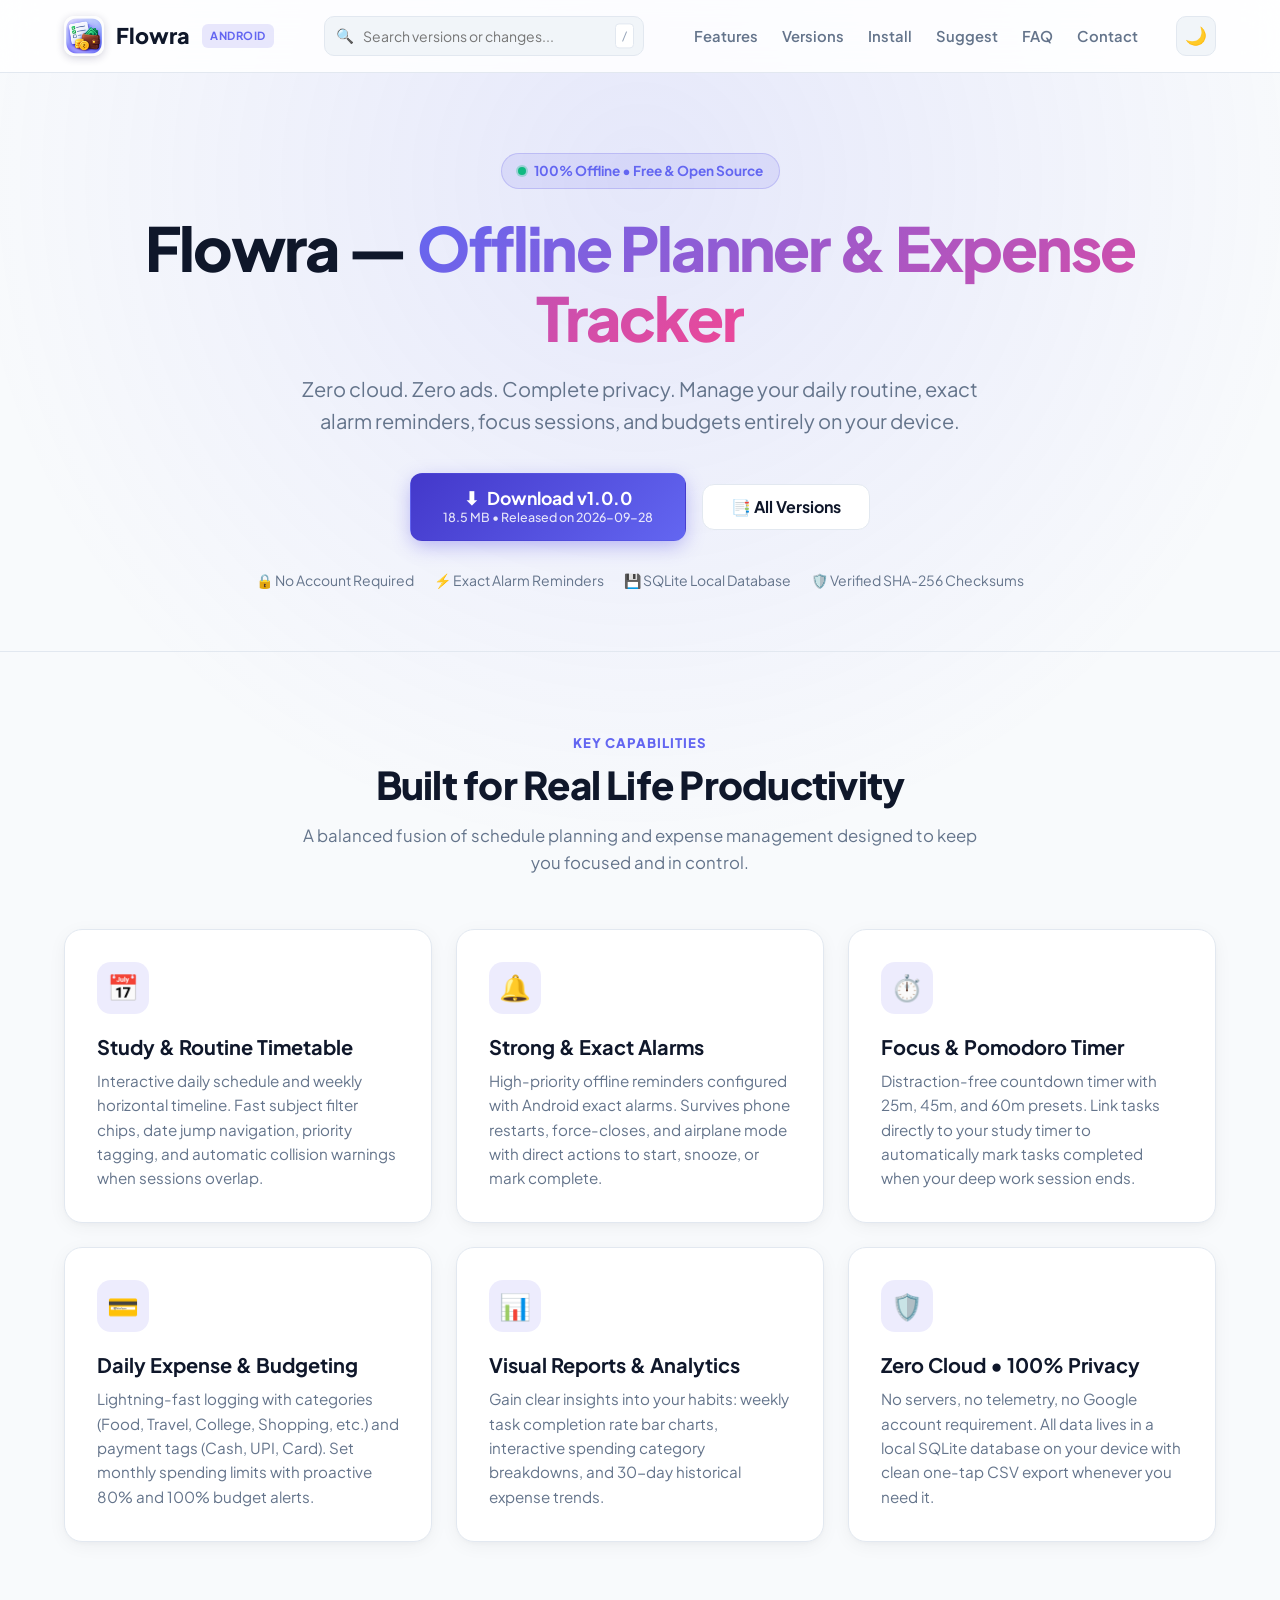
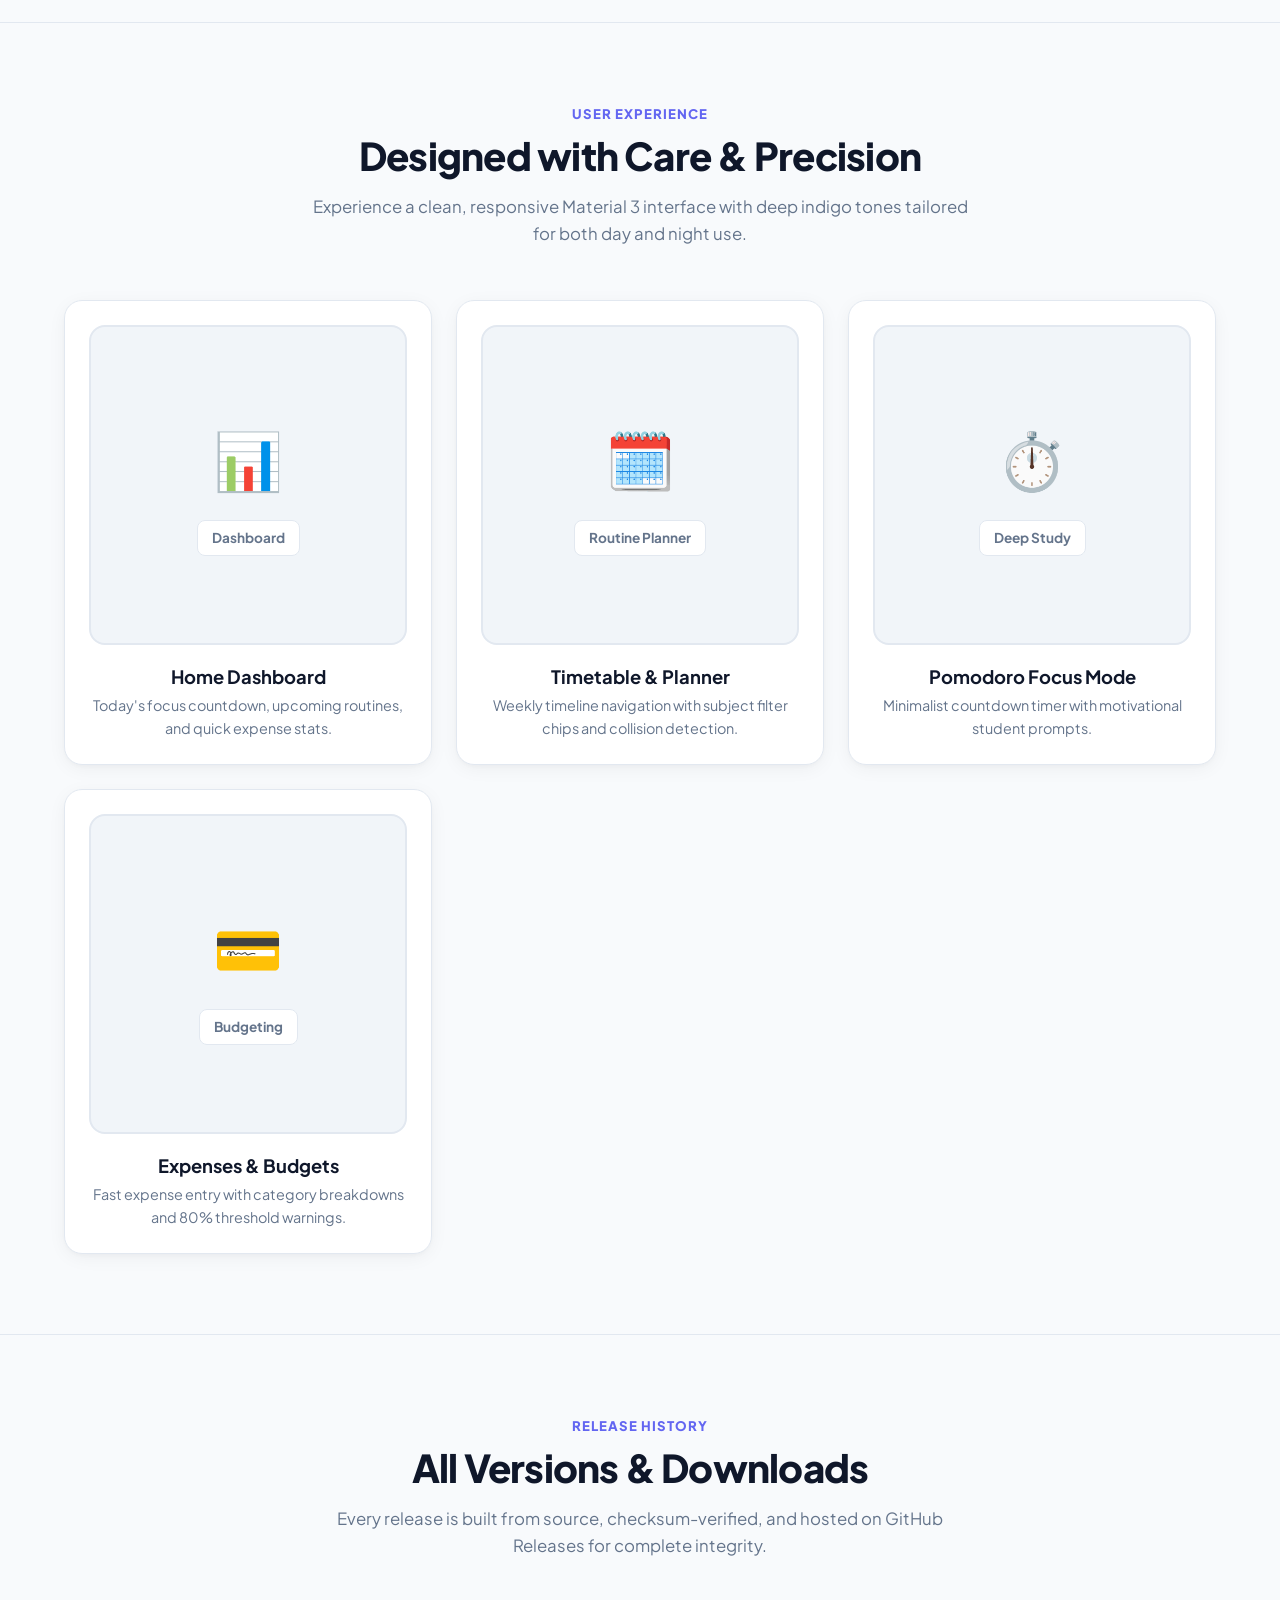
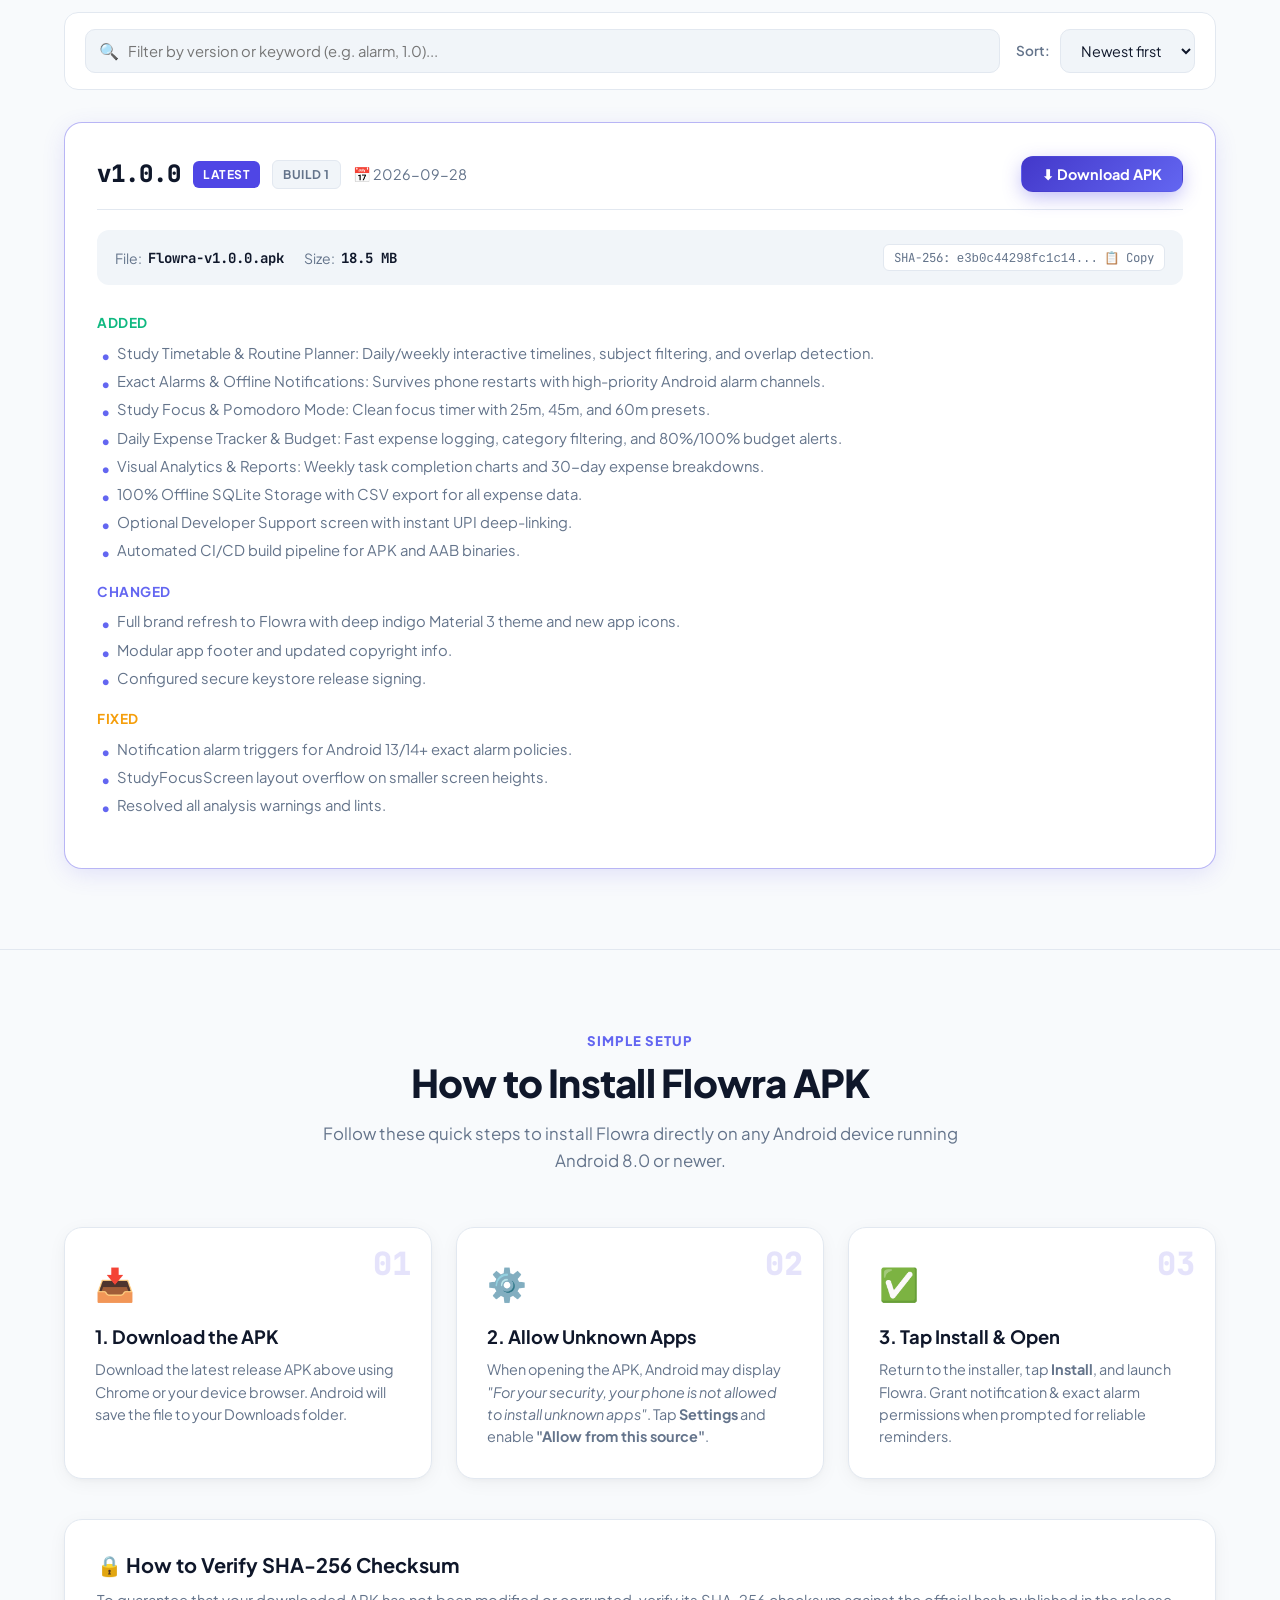
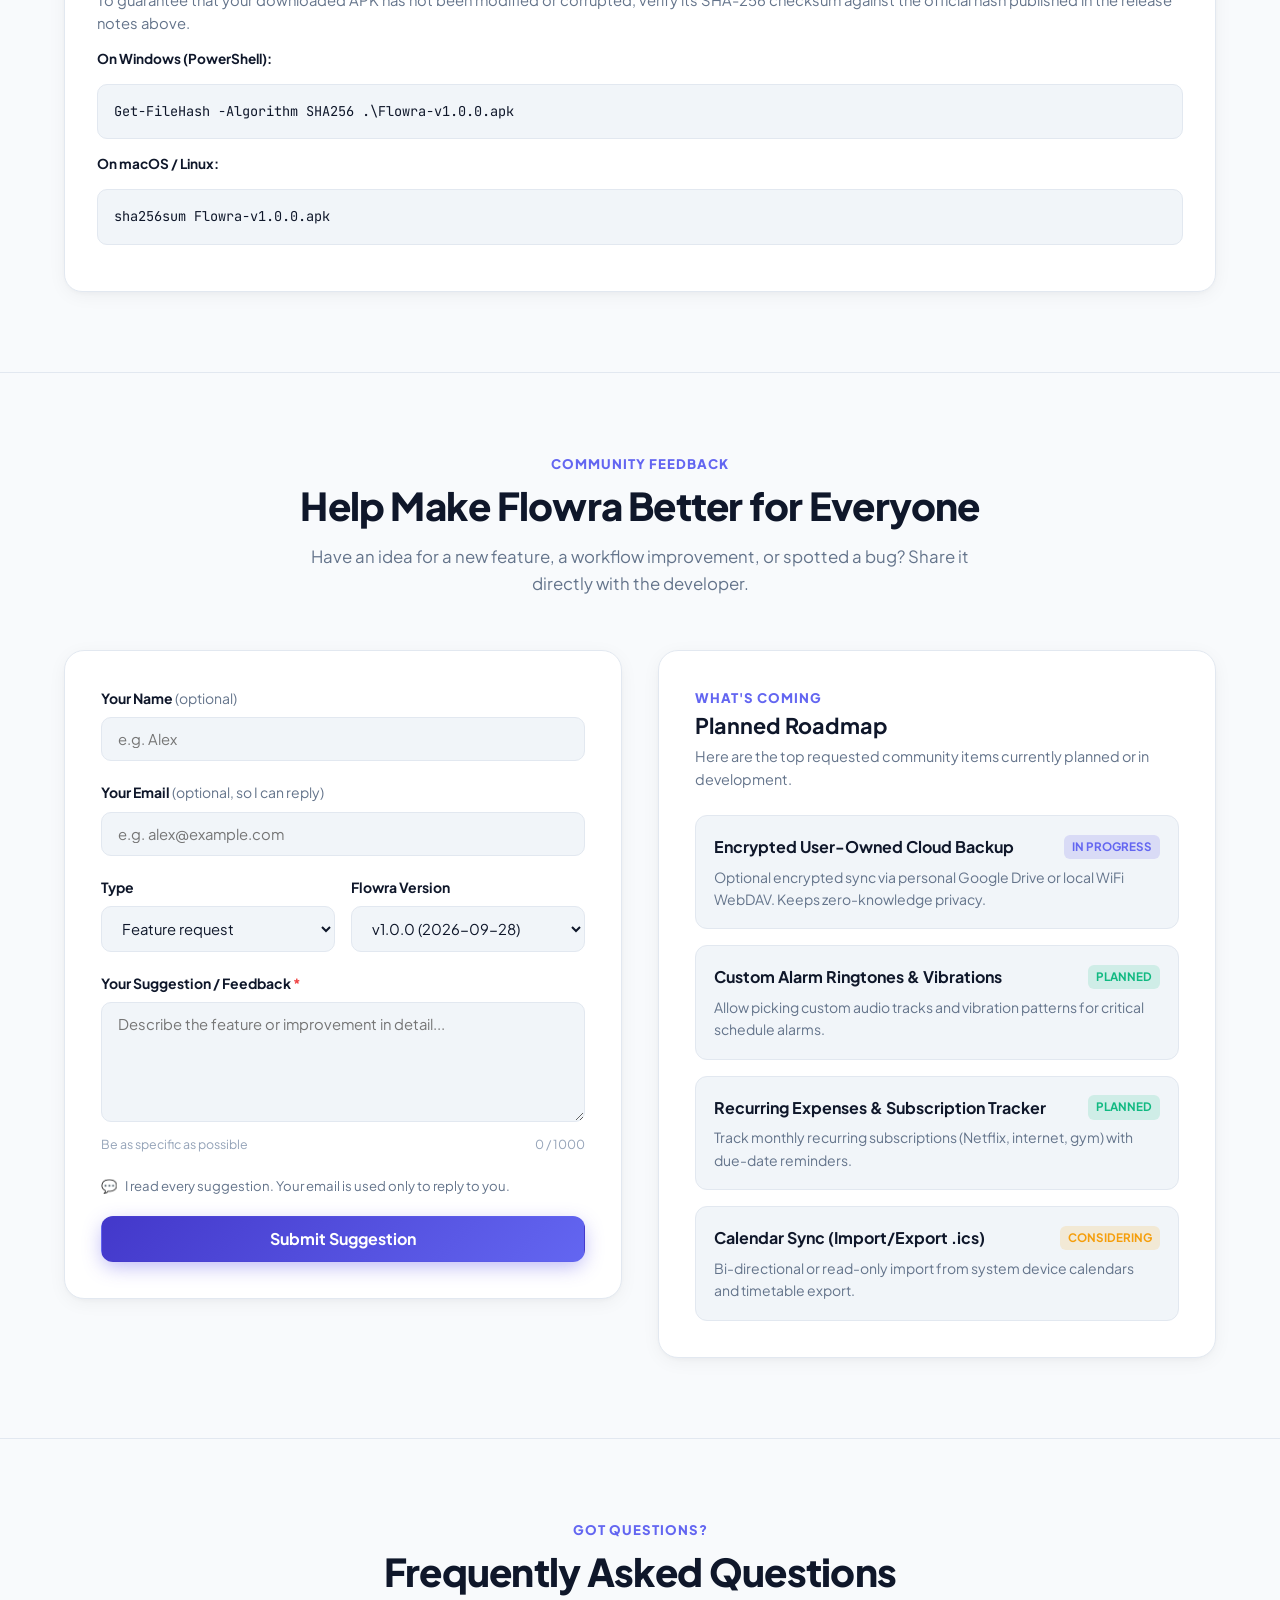
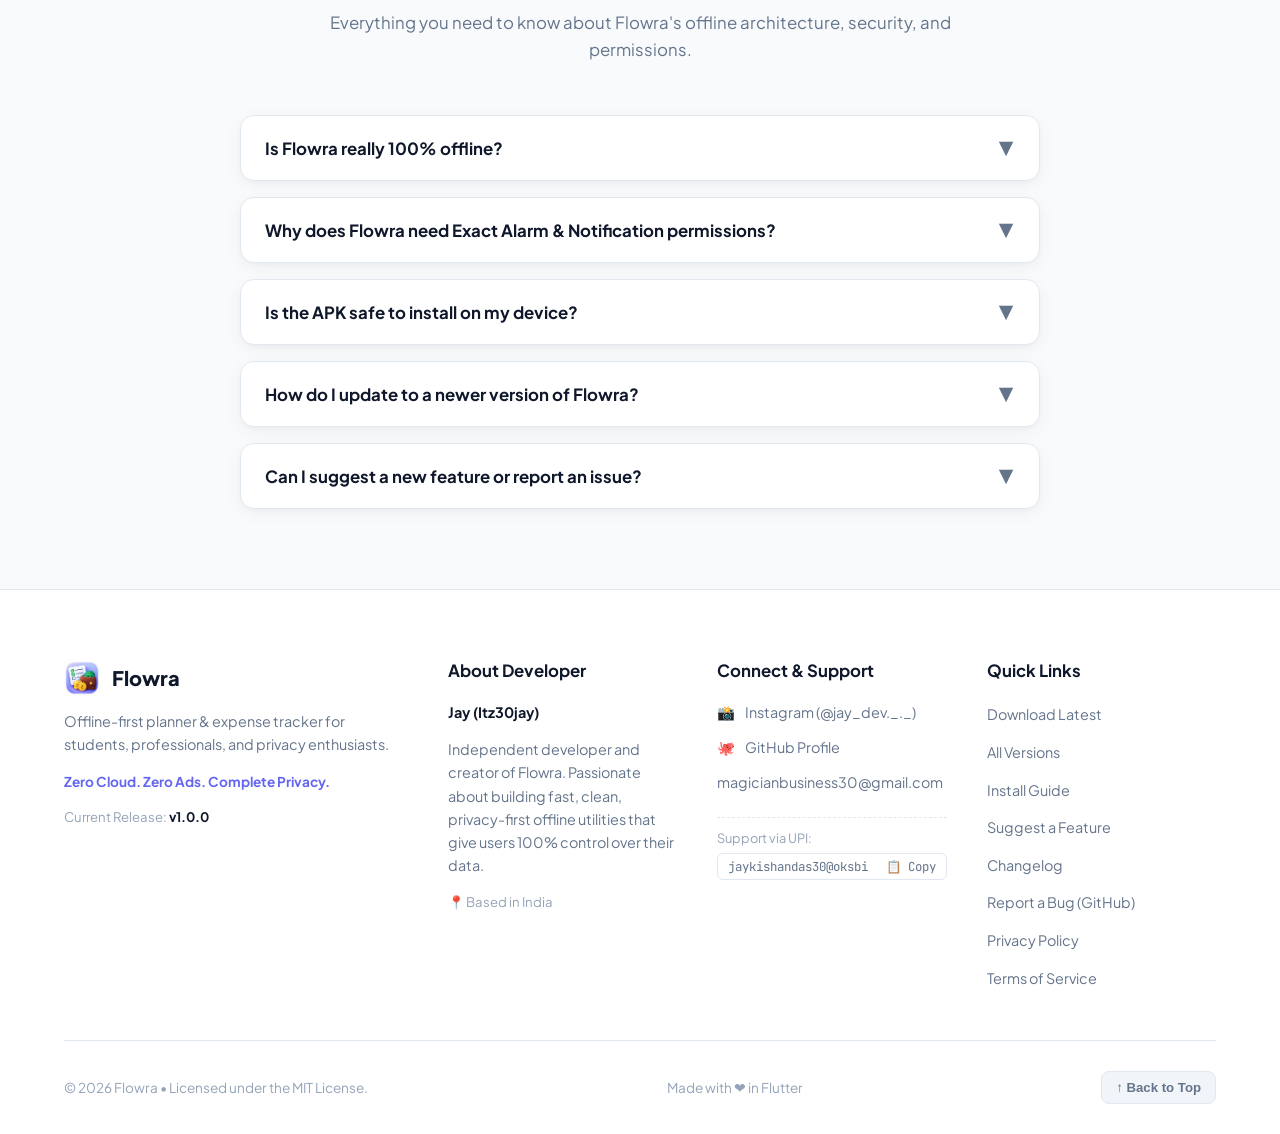
==== website/index.html @ 23fe4d43 "Add website and Pages deploy workflow" ====
<!DOCTYPE html>
<html lang="en" data-theme="dark">

<head>
  <meta charset="UTF-8">
  <meta name="viewport" content="width=device-width, initial-scale=1.0">
  <title>Flowra — Offline Planner & Expense Tracker | Zero Cloud, Zero Ads</title>

  <!-- SEO & Meta Tags -->
  <meta name="description"
    content="Flowra is a 100% offline-first Android planner and expense tracker. Zero cloud, zero ads, complete privacy. Download the latest APK safely.">
  <meta name="keywords"
    content="Flowra, offline planner, expense tracker, student timetable, exact alarm reminder, pomodoro timer, privacy android app, budget tracker">
  <meta name="author" content="Jay (Itz30jay)">
  <link rel="canonical" href="https://itz30jay.github.io/Flowra/">

  <!-- Open Graph / Facebook -->
  <meta property="og:type" content="website">
  <meta property="og:url" content="https://itz30jay.github.io/Flowra/">
  <meta property="og:title" content="Flowra — Offline Planner & Expense Tracker">
  <meta property="og:description"
    content="Zero cloud. Zero ads. Complete privacy. All your tasks, study schedules, and expenses remain 100% on your device.">
  <meta property="og:image" content="assets/icon.png">

  <!-- Twitter Card -->
  <meta name="twitter:card" content="summary">
  <meta name="twitter:title" content="Flowra — Offline Planner & Expense Tracker">
  <meta name="twitter:description"
    content="100% offline planner and expense tracker with strong exact alarms and zero tracking.">
  <meta name="twitter:image" content="assets/icon.png">

  <!-- Favicon -->
  <link rel="icon" type="image/png" href="assets/favicon.png">
  <link rel="apple-touch-icon" href="assets/icon.png">

  <!-- Google Fonts: Plus Jakarta Sans & JetBrains Mono -->
  <link rel="preconnect" href="https://fonts.googleapis.com">
  <link rel="preconnect" href="https://fonts.gstatic.com" crossorigin>
  <link
    href="https://fonts.googleapis.com/css2?family=JetBrains+Mono:wght@400;600;700&family=Plus+Jakarta+Sans:wght@400;500;600;700;800&display=swap"
    rel="stylesheet">

  <!-- Stylesheet -->
  <link rel="stylesheet" href="css/style.css">
</head>

<body>

  <!-- ======================================================================
       HEADER / NAVIGATION
       ====================================================================== -->
  <header class="site-header" id="top">
    <div class="container nav-wrap">
      <a href="#top" class="brand-link" aria-label="Flowra Home">
        <img src="assets/icon.png" alt="Flowra Logo" class="brand-logo">
        <span>Flowra</span>
        <span class="brand-badge">Android</span>
      </a>

      <!-- Global Search -->
      <div class="nav-search" role="search">
        <span class="search-icon">🔍</span>
        <input type="text" id="navSearchInput" placeholder="Search versions or changes..."
          aria-label="Search versions or changes">
        <span class="kbd-hint">/</span>
      </div>

      <!-- Nav Links -->
      <nav>
        <ul class="nav-links" id="navLinks">
          <li><a href="#features">Features</a></li>
          <li><a href="#versions">Versions</a></li>
          <li><a href="#install">Install</a></li>
          <li><a href="#suggest">Suggest</a></li>
          <li><a href="#faq">FAQ</a></li>
          <li><a href="#contact">Contact</a></li>
        </ul>
      </nav>

      <!-- Actions -->
      <div class="nav-actions">
        <button id="themeToggleBtn" class="theme-toggle-btn" aria-label="Toggle Dark/Light Mode" title="Toggle Theme">
          ☀️
        </button>
        <button id="mobileMenuBtn" class="mobile-menu-btn" aria-label="Open mobile menu">
          ☰
        </button>
      </div>
    </div>
  </header>

  <main>
    <!-- ======================================================================
         HERO SECTION
         ====================================================================== -->
    <section class="hero-section">
      <div class="container">
        <div class="hero-pill">
          <span class="pulse-dot"></span>
          <span>100% Offline • Free & Open Source</span>
        </div>

        <h1 class="hero-title">
          Flowra — <span class="gradient-text">Offline Planner & Expense Tracker</span>
        </h1>

        <p class="hero-subtitle">
          Zero cloud. Zero ads. Complete privacy. Manage your daily routine, exact alarm reminders, focus sessions, and
          budgets entirely on your device.
        </p>

        <div class="hero-cta-group">
          <a href="#" id="heroDownloadBtn" class="btn btn-primary btn-hero-download" download>
            <span class="btn-main-label">
              <span>⬇</span>
              <strong id="heroVersionLabel">Download Latest Version</strong>
            </span>
            <span class="btn-sub-label">
              <span id="heroSizeLabel">18.5 MB</span> • <span id="heroDateLabel">Loading release...</span>
            </span>
          </a>
          <a href="#versions" class="btn btn-outline">
            <span>📑 All Versions</span>
          </a>
        </div>

        <div class="hero-meta-badges">
          <span>🔒 No Account Required</span>
          <span>⚡ Exact Alarm Reminders</span>
          <span>💾 SQLite Local Database</span>
          <span>🛡️ Verified SHA-256 Checksums</span>
        </div>
      </div>
    </section>

    <!-- ======================================================================
         FEATURES SECTION
         ====================================================================== -->
    <section class="section" id="features">
      <div class="container">
        <div class="section-header">
          <span class="section-tag">Key Capabilities</span>
          <h2 class="section-title">Built for Real Life Productivity</h2>
          <p class="section-subtitle">A balanced fusion of schedule planning and expense management designed to keep you
            focused and in control.</p>
        </div>

        <div class="features-grid">
          <!-- Feature 1 -->
          <div class="feature-card">
            <div class="feature-icon-wrap">📅</div>
            <h3 class="feature-title">Study & Routine Timetable</h3>
            <p class="feature-desc">
              Interactive daily schedule and weekly horizontal timeline. Fast subject filter chips, date jump
              navigation, priority tagging, and automatic collision warnings when sessions overlap.
            </p>
          </div>

          <!-- Feature 2 -->
          <div class="feature-card">
            <div class="feature-icon-wrap">🔔</div>
            <h3 class="feature-title">Strong & Exact Alarms</h3>
            <p class="feature-desc">
              High-priority offline reminders configured with Android exact alarms. Survives phone restarts,
              force-closes, and airplane mode with direct actions to start, snooze, or mark complete.
            </p>
          </div>

          <!-- Feature 3 -->
          <div class="feature-card">
            <div class="feature-icon-wrap">⏱️</div>
            <h3 class="feature-title">Focus & Pomodoro Timer</h3>
            <p class="feature-desc">
              Distraction-free countdown timer with 25m, 45m, and 60m presets. Link tasks directly to your study timer
              to automatically mark tasks completed when your deep work session ends.
            </p>
          </div>

          <!-- Feature 4 -->
          <div class="feature-card">
            <div class="feature-icon-wrap">💳</div>
            <h3 class="feature-title">Daily Expense & Budgeting</h3>
            <p class="feature-desc">
              Lightning-fast logging with categories (Food, Travel, College, Shopping, etc.) and payment tags (Cash,
              UPI, Card). Set monthly spending limits with proactive 80% and 100% budget alerts.
            </p>
          </div>

          <!-- Feature 5 -->
          <div class="feature-card">
            <div class="feature-icon-wrap">📊</div>
            <h3 class="feature-title">Visual Reports & Analytics</h3>
            <p class="feature-desc">
              Gain clear insights into your habits: weekly task completion rate bar charts, interactive spending
              category breakdowns, and 30-day historical expense trends.
            </p>
          </div>

          <!-- Feature 6 -->
          <div class="feature-card">
            <div class="feature-icon-wrap">🛡️</div>
            <h3 class="feature-title">Zero Cloud • 100% Privacy</h3>
            <p class="feature-desc">
              No servers, no telemetry, no Google account requirement. All data lives in a local SQLite database on your
              device with clean one-tap CSV export whenever you need it.
            </p>
          </div>
        </div>
      </div>
    </section>

    <!-- ======================================================================
         APP SHOWCASE / SCREENSHOTS SECTION
         ====================================================================== -->
    <section class="section" id="screenshots">
      <div class="container">
        <div class="section-header">
          <span class="section-tag">User Experience</span>
          <h2 class="section-title">Designed with Care & Precision</h2>
          <p class="section-subtitle">Experience a clean, responsive Material 3 interface with deep indigo tones
            tailored for both day and night use.</p>
        </div>

        <div class="showcase-container">
          <div class="showcase-item">
            <div class="mockup-frame">
              <div class="screen-icon">📊</div>
              <span class="screen-tag">Dashboard</span>
            </div>
            <h4>Home Dashboard</h4>
            <p>Today's focus countdown, upcoming routines, and quick expense stats.</p>
          </div>

          <div class="showcase-item">
            <div class="mockup-frame">
              <div class="screen-icon">🗓️</div>
              <span class="screen-tag">Routine Planner</span>
            </div>
            <h4>Timetable & Planner</h4>
            <p>Weekly timeline navigation with subject filter chips and collision detection.</p>
          </div>

          <div class="showcase-item">
            <div class="mockup-frame">
              <div class="screen-icon">⏱️</div>
              <span class="screen-tag">Deep Study</span>
            </div>
            <h4>Pomodoro Focus Mode</h4>
            <p>Minimalist countdown timer with motivational student prompts.</p>
          </div>

          <div class="showcase-item">
            <div class="mockup-frame">
              <div class="screen-icon">💳</div>
              <span class="screen-tag">Budgeting</span>
            </div>
            <h4>Expenses & Budgets</h4>
            <p>Fast expense entry with category breakdowns and 80% threshold warnings.</p>
          </div>
        </div>
      </div>
    </section>

    <!-- ======================================================================
         ALL VERSIONS & RELEASES TIMELINE
         ====================================================================== -->
    <section class="section" id="versions">
      <div class="container">
        <div class="section-header">
          <span class="section-tag">Release History</span>
          <h2 class="section-title">All Versions & Downloads</h2>
          <p class="section-subtitle">Every release is built from source, checksum-verified, and hosted on GitHub
            Releases for complete integrity.</p>
        </div>

        <!-- Filter & Search Toolbar -->
        <div class="versions-controls">
          <div class="version-search-wrap">
            <span class="search-icon">🔍</span>
            <input type="text" id="versionSearchInput" placeholder="Filter by version or keyword (e.g. alarm, 1.0)..."
              aria-label="Filter versions">
          </div>
          <div class="version-sort-wrap">
            <label for="versionSortSelect"
              style="font-size: 0.85rem; color: var(--text-muted); font-weight: 600;">Sort:</label>
            <select id="versionSortSelect" aria-label="Sort releases">
              <option value="newest">Newest first</option>
              <option value="oldest">Oldest first</option>
            </select>
          </div>
        </div>

        <!-- Dynamic Timeline (Populated from releases.json) -->
        <div class="versions-timeline" id="versionsTimeline">
          <!-- Populated by main.js -->
          <div style="text-align: center; padding: 40px;">
            <p style="color: var(--text-muted);">Loading releases from releases.json...</p>
          </div>
        </div>
      </div>
    </section>

    <!-- ======================================================================
         INSTALL GUIDE & CHECKSUM VERIFICATION
         ====================================================================== -->
    <section class="section" id="install">
      <div class="container">
        <div class="section-header">
          <span class="section-tag">Simple Setup</span>
          <h2 class="section-title">How to Install Flowra APK</h2>
          <p class="section-subtitle">Follow these quick steps to install Flowra directly on any Android device running
            Android 8.0 or newer.</p>
        </div>

        <div class="install-steps">
          <div class="step-card">
            <div class="step-number">01</div>
            <div class="step-icon">📥</div>
            <h4>1. Download the APK</h4>
            <p>Download the latest release APK above using Chrome or your device browser. Android will save the file to
              your Downloads folder.</p>
          </div>

          <div class="step-card">
            <div class="step-number">02</div>
            <div class="step-icon">⚙️</div>
            <h4>2. Allow Unknown Apps</h4>
            <p>When opening the APK, Android may display <em>"For your security, your phone is not allowed to install
                unknown apps"</em>. Tap <strong>Settings</strong> and enable <strong>"Allow from this source"</strong>.
            </p>
          </div>

          <div class="step-card">
            <div class="step-number">03</div>
            <div class="step-icon">✅</div>
            <h4>3. Tap Install & Open</h4>
            <p>Return to the installer, tap <strong>Install</strong>, and launch Flowra. Grant notification & exact
              alarm permissions when prompted for reliable reminders.</p>
          </div>
        </div>

        <!-- SHA-256 Verification Guide -->
        <div class="integrity-box">
          <h4>🔒 How to Verify SHA-256 Checksum</h4>
          <p style="color: var(--text-muted); font-size: 0.925rem; margin-bottom: 12px;">
            To guarantee that your downloaded APK has not been modified or corrupted, verify its SHA-256 checksum
            against the official hash published in the release notes above.
          </p>

          <p style="font-size: 0.85rem; font-weight: 700; color: var(--text-main);">On Windows (PowerShell):</p>
          <div class="code-snippet">
            Get-FileHash -Algorithm SHA256 .\Flowra-v1.0.0.apk
          </div>

          <p style="font-size: 0.85rem; font-weight: 700; color: var(--text-main); margin-top: 10px;">On macOS / Linux:
          </p>
          <div class="code-snippet">
            sha256sum Flowra-v1.0.0.apk
          </div>
        </div>
      </div>
    </section>

    <!-- ======================================================================
         SUGGESTIONS / FEATURE REQUEST SECTION
         ====================================================================== -->
    <section class="section" id="suggest">
      <div class="container">
        <div class="section-header">
          <span class="section-tag">Community Feedback</span>
          <h2 class="section-title">Help Make Flowra Better for Everyone</h2>
          <p class="section-subtitle">Have an idea for a new feature, a workflow improvement, or spotted a bug? Share it
            directly with the developer.</p>
        </div>

        <div class="suggestion-layout">
          <!-- Suggestion Form -->
          <div class="suggestion-form-card">
            <form id="suggestionForm" novalidate>
              <!-- Anti-Spam Honeypot Field -->
              <input type="text" name="hp_website_url" id="hp_website_url" style="display:none !important;"
                tabindex="-1" autocomplete="off">

              <!-- Name -->
              <div class="form-group">
                <label for="suggestName">Your Name <span
                    style="font-weight: 400; color: var(--text-muted);">(optional)</span></label>
                <input type="text" id="suggestName" placeholder="e.g. Alex" autocomplete="name">
              </div>

              <!-- Email -->
              <div class="form-group">
                <label for="suggestEmail">Your Email <span
                    style="font-weight: 400; color: var(--text-muted);">(optional, so I can reply)</span></label>
                <input type="email" id="suggestEmail" placeholder="e.g. alex@example.com" autocomplete="email">
              </div>

              <!-- Type & Version Row -->
              <div style="display: grid; grid-template-columns: 1fr 1fr; gap: 16px;">
                <div class="form-group">
                  <label for="suggestType">Type</label>
                  <select id="suggestType">
                    <option value="Feature request">Feature request</option>
                    <option value="Improvement">Improvement</option>
                    <option value="Bug report">Bug report</option>
                    <option value="Other">Other feedback</option>
                  </select>
                </div>

                <div class="form-group">
                  <label for="suggestVersion">Flowra Version</label>
                  <select id="suggestVersion">
                    <option value="Not installed yet">Not installed yet</option>
                  </select>
                </div>
              </div>

              <!-- Message -->
              <div class="form-group">
                <label for="suggestMessage">Your Suggestion / Feedback <span
                    style="color: var(--danger);">*</span></label>
                <textarea id="suggestMessage" maxlength="1000"
                  placeholder="Describe the feature or improvement in detail..." required></textarea>
                <div class="char-counter-row">
                  <span>Be as specific as possible</span>
                  <span id="charCount">0 / 1000</span>
                </div>
              </div>

              <div class="form-privacy-note">
                <span>💬</span>
                <span>I read every suggestion. Your email is used only to reply to you.</span>
              </div>

              <!-- Alerts -->
              <div id="formAlertSuccess" class="alert-box alert-success"></div>
              <div id="formAlertError" class="alert-box alert-error"></div>

              <!-- Submit Button -->
              <button type="submit" id="suggestSubmitBtn" class="btn btn-primary" style="width: 100%;">
                <span>Submit Suggestion</span>
              </button>

              <!-- Fallback Options -->
              <div id="fallbackActions" class="fallback-actions">
                <a href="#" id="emailFallbackBtn" class="btn btn-outline" style="width: 100%;">
                  <span>✉️ Send by Email Instead</span>
                </a>
                <a href="#" id="githubFallbackBtn" target="_blank" rel="noopener noreferrer" class="btn btn-outline"
                  style="width: 100%;">
                  <span>🐙 Suggest on GitHub Issues</span>
                </a>
              </div>
            </form>
          </div>

          <!-- Roadmap / Top Requested Features -->
          <div class="roadmap-card">
            <div class="roadmap-header">
              <span class="section-tag" style="margin-bottom: 4px;">What's Coming</span>
              <h3>Planned Roadmap</h3>
              <p style="font-size: 0.9rem; color: var(--text-muted);">
                Here are the top requested community items currently planned or in development.
              </p>
            </div>

            <div class="roadmap-list" id="roadmapList">
              <!-- Populated dynamically from config.js -->
            </div>
          </div>
        </div>
      </div>
    </section>

    <!-- ======================================================================
         FAQ SECTION
         ====================================================================== -->
    <section class="section" id="faq">
      <div class="container">
        <div class="section-header">
          <span class="section-tag">Got Questions?</span>
          <h2 class="section-title">Frequently Asked Questions</h2>
          <p class="section-subtitle">Everything you need to know about Flowra's offline architecture, security, and
            permissions.</p>
        </div>

        <div class="faq-list">
          <div class="faq-item">
            <button class="faq-question" type="button">
              <span>Is Flowra really 100% offline?</span>
              <span class="faq-icon">▼</span>
            </button>
            <div class="faq-answer">
              <div class="faq-answer-inner">
                Yes, completely. Flowra has zero backend servers, zero telemetry SDKs, and zero cloud sync. All your
                routines, tasks, expenses, and settings are stored locally on your device in an encrypted SQLite
                database. You can run Flowra seamlessly in airplane mode with full functionality.
              </div>
            </div>
          </div>

          <div class="faq-item">
            <button class="faq-question" type="button">
              <span>Why does Flowra need Exact Alarm & Notification permissions?</span>
              <span class="faq-icon">▼</span>
            </button>
            <div class="faq-answer">
              <div class="faq-answer-inner">
                Android 13 and 14 require explicit permissions (`POST_NOTIFICATIONS` and `SCHEDULE_EXACT_ALARM`) for
                alarm-style reminders. Exact alarm permissions ensure Flowra fires your scheduled routines at the exact
                minute rather than being batched or delayed by aggressive battery-saving modes. Flowra uses
                `RECEIVE_BOOT_COMPLETED` solely to restore your scheduled alarms after phone restarts.
              </div>
            </div>
          </div>

          <div class="faq-item">
            <button class="faq-question" type="button">
              <span>Is the APK safe to install on my device?</span>
              <span class="faq-icon">▼</span>
            </button>
            <div class="faq-answer">
              <div class="faq-answer-inner">
                Yes. Every release APK is built automatically in public via GitHub Actions from the open-source
                repository. You can verify the integrity of the downloaded file using the published SHA-256 checksum
                against your local download. Flowra is completely open source under the MIT License.
              </div>
            </div>
          </div>

          <div class="faq-item">
            <button class="faq-question" type="button">
              <span>How do I update to a newer version of Flowra?</span>
              <span class="faq-icon">▼</span>
            </button>
            <div class="faq-answer">
              <div class="faq-answer-inner">
                Whenever a new version is released, simply download the latest APK from this website and tap install.
                Android will recognize the matching package ID (`com.flowra.flowra`) and perform an update in-place,
                keeping all your existing tasks, timetable sessions, and expenses completely intact.
              </div>
            </div>
          </div>

          <div class="faq-item">
            <button class="faq-question" type="button">
              <span>Can I suggest a new feature or report an issue?</span>
              <span class="faq-icon">▼</span>
            </button>
            <div class="faq-answer">
              <div class="faq-answer-inner">
                Absolutely! You can submit ideas via the <a href="#suggest">Suggestion Form</a> above, email the
                developer directly at <a href="mailto:magicianbusiness30@gmail.com">magicianbusiness30@gmail.com</a>, or
                open an issue on our <a href="https://github.com/Itz30jay/Flowra/issues" target="_blank"
                  rel="noopener noreferrer">GitHub repository</a>.
              </div>
            </div>
          </div>
        </div>
      </div>
    </section>
  </main>

  <!-- ======================================================================
       LARGE, DETAILED FOOTER
       ====================================================================== -->
  <footer class="site-footer" id="contact">
    <div class="container">
      <div class="footer-grid">
        <!-- Column 1: About Flowra -->
        <div class="footer-col">
          <div class="footer-brand">
            <img src="assets/icon.png" alt="Flowra Logo">
            <span>Flowra</span>
          </div>
          <p>
            Offline-first planner & expense tracker for students, professionals, and privacy enthusiasts.
          </p>
          <p style="font-weight: 700; color: var(--primary-light); font-size: 0.85rem;">
            Zero Cloud. Zero Ads. Complete Privacy.
          </p>
          <p style="font-size: 0.825rem; color: var(--text-subtle);">
            Current Release: <strong id="footerCurrentVersion" style="color: var(--text-main);">v1.0.0</strong>
          </p>
        </div>

        <!-- Column 2: About Developer -->
        <div class="footer-col">
          <h4>About Developer</h4>
          <p id="footerDevName" style="font-weight: 700; color: var(--text-main);">Jay (Itz30jay)</p>
          <p id="footerDevBio">
            Independent mobile developer building tools with zero cloud dependency and uncompromising user privacy.
          </p>
          <p id="footerDevLocation" style="font-size: 0.825rem; color: var(--text-subtle);">
            📍 Based in India
          </p>
        </div>

        <!-- Column 3: Connect & Support -->
        <div class="footer-col">
          <h4>Connect & Support</h4>
          <div class="social-links-list">
            <a href="https://www.instagram.com/jay_dev._._" id="footerInstagramLink" target="_blank"
              rel="noopener noreferrer" class="social-link-item">
              <span>📸</span> <span>Instagram (@jay_dev._._)</span>
            </a>
            <a href="https://github.com/Itz30jay" id="footerGithubProfileLink" target="_blank" rel="noopener noreferrer"
              class="social-link-item">
              <span>🐙</span> <span>GitHub Profile</span>
            </a>
            <a href="mailto:magicianbusiness30@gmail.com" id="footerEmailLink" class="social-link-item">
              <span>✉️</span> <span>magicianbusiness30@gmail.com</span>
            </a>
            <div style="margin-top: 10px; padding-top: 10px; border-top: 1px dashed var(--border-color);">
              <span style="font-size: 0.8rem; color: var(--text-subtle); display: block; margin-bottom: 4px;">Support
                via UPI:</span>
              <button class="sha256-copy-btn"
                onclick="copyToClipboard('jaykishandas30@oksbi', 'UPI ID copied to clipboard!')"
                style="width: 100%; justify-content: space-between;">
                <span id="footerDonationUpi">jaykishandas30@oksbi</span>
                <span>📋 Copy</span>
              </button>
            </div>
          </div>
        </div>

        <!-- Column 4: Quick Links -->
        <div class="footer-col">
          <h4>Quick Links</h4>
          <ul class="footer-links">
            <li><a href="#top">Download Latest</a></li>
            <li><a href="#versions">All Versions</a></li>
            <li><a href="#install">Install Guide</a></li>
            <li><a href="#suggest">Suggest a Feature</a></li>
            <li><a href="https://github.com/Itz30jay/Flowra/blob/main/CHANGELOG.md" target="_blank"
                rel="noopener noreferrer">Changelog</a></li>
            <li><a href="https://github.com/Itz30jay/Flowra/issues" target="_blank" rel="noopener noreferrer">Report a
                Bug (GitHub)</a></li>
            <li><a href="privacy.html">Privacy Policy</a></li>
            <li><a href="terms.html">Terms of Service</a></li>
          </ul>
        </div>
      </div>

      <!-- Bottom Bar -->
      <div class="footer-bottom-bar">
        <div>
          © <span id="currentYear">2026</span> Flowra • Licensed under the MIT License.
        </div>
        <div>
          Made with ❤ in Flutter
        </div>
        <button id="backToTopBtn" class="back-to-top-btn" type="button" aria-label="Scroll back to top">
          ↑ Back to Top
        </button>
      </div>
    </div>
  </footer>

  <!-- Scripts -->
  <script src="config.js"></script>
  <script src="js/main.js"></script>
</body>

</html>
---- website/css/style.css ----
/* ==========================================================================
   Flowra — Modern, Clean, Responsive Stylesheet
   Color Identity: Deep Indigo (#1E1B4B) with Indigo Glow & Pink Accents
   ========================================================================== */

:root {
  --font-main: 'Plus Jakarta Sans', -apple-system, BlinkMacSystemFont, 'Segoe UI', Roboto, Helvetica, Arial, sans-serif;
  --font-mono: 'JetBrains Mono', 'Fira Code', 'Consolas', monospace;

  /* Brand Colors */
  --primary-deep: #1E1B4B;
  --primary: #4F46E5;
  --primary-light: #6366F1;
  --primary-rgb: 79, 70, 229;
  --accent-pink: #EC4899;
  --accent-pink-rgb: 236, 72, 153;
  --success: #10B981;
  --warning: #F59E0B;
  --danger: #EF4444;

  /* Light Theme Variables */
  --bg-page: #F8FAFC;
  --bg-surface: #FFFFFF;
  --bg-surface-elevated: #F1F5F9;
  --bg-surface-translucent: rgba(255, 255, 255, 0.85);
  --border-color: #E2E8F0;
  --border-hover: #CBD5E1;
  --text-main: #0F172A;
  --text-muted: #64748B;
  --text-subtle: #94A3B8;
  --card-shadow: 0 4px 20px -2px rgba(15, 23, 42, 0.06), 0 2px 6px -1px rgba(15, 23, 42, 0.04);
  --card-shadow-hover: 0 12px 30px -4px rgba(30, 27, 75, 0.12), 0 4px 10px -2px rgba(30, 27, 75, 0.06);
  --hero-glow: radial-gradient(circle at 50% 20%, rgba(99, 102, 241, 0.12) 0%, rgba(248, 250, 252, 0) 70%);
}

[data-theme="dark"] {
  /* Dark Theme Variables */
  --bg-page: #0B0A17;
  --bg-surface: #141228;
  --bg-surface-elevated: #1D1A38;
  --bg-surface-translucent: rgba(20, 18, 40, 0.85);
  --border-color: #27234D;
  --border-hover: #3E3875;
  --text-main: #F8FAFC;
  --text-muted: #94A3B8;
  --text-subtle: #64748B;
  --card-shadow: 0 4px 24px -2px rgba(0, 0, 0, 0.4), 0 2px 6px -1px rgba(0, 0, 0, 0.3);
  --card-shadow-hover: 0 14px 34px -4px rgba(99, 102, 241, 0.22), 0 4px 12px -2px rgba(0, 0, 0, 0.4);
  --hero-glow: radial-gradient(circle at 50% 20%, rgba(99, 102, 241, 0.22) 0%, rgba(11, 10, 23, 0) 70%);
}

/* Base & Reset */
*, *::before, *::after {
  box-sizing: border-box;
  margin: 0;
  padding: 0;
}

html {
  scroll-behavior: smooth;
  font-size: 16px;
}

body {
  font-family: var(--font-main);
  background-color: var(--bg-page);
  color: var(--text-main);
  line-height: 1.6;
  transition: background-color 0.3s ease, color 0.3s ease;
  overflow-x: hidden;
  min-height: 100vh;
  display: flex;
  flex-direction: column;
}

/* Background Atmosphere */
body::before {
  content: '';
  position: fixed;
  top: 0;
  left: 0;
  width: 100vw;
  height: 100vh;
  background: var(--hero-glow);
  pointer-events: none;
  z-index: -1;
}

/* Typography Helpers */
h1, h2, h3, h4, h5, h6 {
  color: var(--text-main);
  font-weight: 700;
  line-height: 1.25;
}

a {
  color: var(--primary-light);
  text-decoration: none;
  transition: color 0.2s ease, transform 0.2s ease;
}

a:hover {
  color: var(--primary);
}

.container {
  width: 100%;
  max-width: 1200px;
  margin: 0 auto;
  padding: 0 24px;
}

/* Navigation Header */
.site-header {
  position: sticky;
  top: 0;
  z-index: 100;
  background-color: var(--bg-surface-translucent);
  backdrop-filter: blur(16px);
  -webkit-backdrop-filter: blur(16px);
  border-bottom: 1px solid var(--border-color);
  transition: all 0.3s ease;
}

.nav-wrap {
  display: flex;
  align-items: center;
  justify-content: space-between;
  height: 72px;
  gap: 20px;
}

.brand-link {
  display: flex;
  align-items: center;
  gap: 12px;
  text-decoration: none;
  font-size: 1.35rem;
  font-weight: 800;
  color: var(--text-main);
  flex-shrink: 0;
}

.brand-logo {
  width: 40px;
  height: 40px;
  border-radius: 10px;
  object-fit: cover;
  box-shadow: 0 2px 8px rgba(30, 27, 75, 0.2);
}

.brand-badge {
  font-size: 0.7rem;
  font-weight: 700;
  text-transform: uppercase;
  background: rgba(var(--primary-rgb), 0.12);
  color: var(--primary-light);
  padding: 3px 8px;
  border-radius: 6px;
  letter-spacing: 0.5px;
}

/* Header Search */
.nav-search {
  position: relative;
  flex: 1;
  max-width: 320px;
  margin: 0 12px;
}

.nav-search input {
  width: 100%;
  height: 40px;
  padding: 0 42px 0 38px;
  font-family: inherit;
  font-size: 0.875rem;
  color: var(--text-main);
  background-color: var(--bg-surface-elevated);
  border: 1px solid var(--border-color);
  border-radius: 10px;
  outline: none;
  transition: all 0.2s ease;
}

.nav-search input:focus {
  border-color: var(--primary-light);
  box-shadow: 0 0 0 3px rgba(var(--primary-rgb), 0.15);
}

.nav-search .search-icon {
  position: absolute;
  left: 12px;
  top: 50%;
  transform: translateY(-50%);
  color: var(--text-muted);
  pointer-events: none;
  font-size: 0.9rem;
}

.nav-search .kbd-hint {
  position: absolute;
  right: 10px;
  top: 50%;
  transform: translateY(-50%);
  font-size: 0.75rem;
  background: var(--bg-surface);
  border: 1px solid var(--border-color);
  padding: 2px 6px;
  border-radius: 4px;
  color: var(--text-subtle);
  pointer-events: none;
}

/* Nav Menu */
.nav-links {
  display: flex;
  align-items: center;
  list-style: none;
  gap: 24px;
}

.nav-links a {
  color: var(--text-muted);
  font-weight: 600;
  font-size: 0.925rem;
  transition: color 0.2s ease;
}

.nav-links a:hover,
.nav-links a.active {
  color: var(--primary-light);
}

.nav-actions {
  display: flex;
  align-items: center;
  gap: 12px;
}

.theme-toggle-btn {
  width: 40px;
  height: 40px;
  border-radius: 10px;
  background: var(--bg-surface-elevated);
  border: 1px solid var(--border-color);
  color: var(--text-main);
  cursor: pointer;
  display: flex;
  align-items: center;
  justify-content: center;
  font-size: 1.1rem;
  transition: all 0.2s ease;
}

.theme-toggle-btn:hover {
  background: var(--bg-surface);
  border-color: var(--primary-light);
  transform: translateY(-1px);
}

.mobile-menu-btn {
  display: none;
  width: 40px;
  height: 40px;
  border-radius: 10px;
  background: var(--bg-surface-elevated);
  border: 1px solid var(--border-color);
  color: var(--text-main);
  cursor: pointer;
  font-size: 1.25rem;
}

/* Hero Section */
.hero-section {
  padding: 80px 0 60px;
  text-align: center;
  position: relative;
}

.hero-pill {
  display: inline-flex;
  align-items: center;
  gap: 8px;
  padding: 6px 16px;
  border-radius: 9999px;
  background: rgba(var(--primary-rgb), 0.1);
  border: 1px solid rgba(var(--primary-rgb), 0.2);
  color: var(--primary-light);
  font-size: 0.85rem;
  font-weight: 700;
  margin-bottom: 24px;
}

.hero-pill .pulse-dot {
  width: 8px;
  height: 8px;
  background-color: var(--success);
  border-radius: 50%;
  box-shadow: 0 0 0 2px rgba(16, 185, 129, 0.3);
  animation: pulseDot 2s infinite;
}

@keyframes pulseDot {
  0% { transform: scale(0.95); box-shadow: 0 0 0 0 rgba(16, 185, 129, 0.7); }
  70% { transform: scale(1); box-shadow: 0 0 0 6px rgba(16, 185, 129, 0); }
  100% { transform: scale(0.95); box-shadow: 0 0 0 0 rgba(16, 185, 129, 0); }
}

.hero-title {
  font-size: clamp(2.2rem, 5vw, 3.8rem);
  font-weight: 800;
  letter-spacing: -0.03em;
  margin-bottom: 20px;
  line-height: 1.15;
}

.hero-title .gradient-text {
  background: linear-gradient(135deg, var(--primary-light) 0%, var(--accent-pink) 100%);
  -webkit-background-clip: text;
  -webkit-text-fill-color: transparent;
}

.hero-subtitle {
  font-size: clamp(1.05rem, 2vw, 1.25rem);
  color: var(--text-muted);
  max-width: 680px;
  margin: 0 auto 36px;
  line-height: 1.6;
}

.hero-cta-group {
  display: flex;
  flex-wrap: wrap;
  align-items: center;
  justify-content: center;
  gap: 16px;
  margin-bottom: 28px;
}

/* Buttons */
.btn {
  display: inline-flex;
  align-items: center;
  justify-content: center;
  gap: 10px;
  padding: 14px 28px;
  border-radius: 12px;
  font-family: inherit;
  font-size: 1rem;
  font-weight: 700;
  cursor: pointer;
  transition: all 0.25s cubic-bezier(0.16, 1, 0.3, 1);
  border: 1px solid transparent;
  text-decoration: none;
  line-height: 1;
}

.btn-primary {
  background: linear-gradient(135deg, #4338CA 0%, #6366F1 100%);
  color: #FFFFFF;
  box-shadow: 0 6px 20px -2px rgba(79, 70, 229, 0.4);
}

.btn-primary:hover {
  color: #FFFFFF;
  transform: translateY(-2px);
  box-shadow: 0 12px 28px -4px rgba(79, 70, 229, 0.5);
}

.btn-primary:active {
  transform: translateY(0);
}

.btn-outline {
  background: var(--bg-surface);
  color: var(--text-main);
  border-color: var(--border-color);
}

.btn-outline:hover {
  background: var(--bg-surface-elevated);
  border-color: var(--border-hover);
  color: var(--primary-light);
  transform: translateY(-2px);
}

.btn-hero-download {
  padding: 16px 32px;
  font-size: 1.1rem;
  flex-direction: column;
  gap: 4px;
}

.btn-hero-download .btn-main-label {
  display: flex;
  align-items: center;
  gap: 8px;
  font-size: 1.1rem;
}

.btn-hero-download .btn-sub-label {
  font-size: 0.78rem;
  font-weight: 500;
  opacity: 0.85;
}

.hero-meta-badges {
  display: flex;
  flex-wrap: wrap;
  align-items: center;
  justify-content: center;
  gap: 20px;
  font-size: 0.875rem;
  color: var(--text-muted);
}

.hero-meta-badges span {
  display: inline-flex;
  align-items: center;
  gap: 6px;
}

/* Sections General */
.section {
  padding: 80px 0;
  border-top: 1px solid var(--border-color);
}

.section-header {
  text-align: center;
  max-width: 680px;
  margin: 0 auto 52px;
}

.section-tag {
  font-size: 0.825rem;
  font-weight: 800;
  letter-spacing: 1px;
  text-transform: uppercase;
  color: var(--primary-light);
  margin-bottom: 8px;
  display: block;
}

.section-title {
  font-size: clamp(1.8rem, 3.5vw, 2.4rem);
  font-weight: 800;
  margin-bottom: 14px;
  letter-spacing: -0.02em;
}

.section-subtitle {
  font-size: 1.05rem;
  color: var(--text-muted);
}

/* Features Grid */
.features-grid {
  display: grid;
  grid-template-columns: repeat(auto-fit, minmax(320px, 1fr));
  gap: 24px;
}

.feature-card {
  background: var(--bg-surface);
  border: 1px solid var(--border-color);
  border-radius: 18px;
  padding: 32px;
  transition: all 0.3s ease;
  box-shadow: var(--card-shadow);
  display: flex;
  flex-direction: column;
}

.feature-card:hover {
  transform: translateY(-4px);
  border-color: var(--border-hover);
  box-shadow: var(--card-shadow-hover);
}

.feature-icon-wrap {
  width: 52px;
  height: 52px;
  border-radius: 14px;
  background: rgba(var(--primary-rgb), 0.1);
  color: var(--primary-light);
  display: flex;
  align-items: center;
  justify-content: center;
  font-size: 1.6rem;
  margin-bottom: 20px;
}

.feature-title {
  font-size: 1.25rem;
  font-weight: 700;
  margin-bottom: 10px;
}

.feature-desc {
  font-size: 0.95rem;
  color: var(--text-muted);
  line-height: 1.6;
}

/* App Showcase / Screenshots Section */
.showcase-container {
  display: grid;
  grid-template-columns: repeat(auto-fit, minmax(280px, 1fr));
  gap: 24px;
}

.showcase-item {
  background: var(--bg-surface);
  border: 1px solid var(--border-color);
  border-radius: 18px;
  padding: 24px;
  text-align: center;
  box-shadow: var(--card-shadow);
  transition: all 0.3s ease;
}

.showcase-item:hover {
  transform: translateY(-4px);
  box-shadow: var(--card-shadow-hover);
}

.mockup-frame {
  background: var(--bg-surface-elevated);
  border: 2px solid var(--border-color);
  border-radius: 16px;
  padding: 28px 20px;
  min-height: 320px;
  display: flex;
  flex-direction: column;
  align-items: center;
  justify-content: center;
  margin-bottom: 20px;
  position: relative;
  overflow: hidden;
}

.mockup-frame .screen-icon {
  font-size: 3.5rem;
  color: var(--primary-light);
  margin-bottom: 16px;
}

.mockup-frame .screen-tag {
  font-size: 0.85rem;
  font-weight: 700;
  color: var(--text-muted);
  background: var(--bg-surface);
  padding: 6px 14px;
  border-radius: 8px;
  border: 1px solid var(--border-color);
}

.showcase-item h4 {
  font-size: 1.15rem;
  margin-bottom: 6px;
}

.showcase-item p {
  font-size: 0.9rem;
  color: var(--text-muted);
}

/* Versions Section */
.versions-controls {
  display: flex;
  flex-wrap: wrap;
  align-items: center;
  justify-content: space-between;
  gap: 16px;
  margin-bottom: 32px;
  background: var(--bg-surface);
  border: 1px solid var(--border-color);
  border-radius: 14px;
  padding: 16px 20px;
}

.version-search-wrap {
  position: relative;
  flex: 1;
  min-width: 260px;
}

.version-search-wrap input {
  width: 100%;
  height: 44px;
  padding: 0 16px 0 42px;
  font-family: inherit;
  font-size: 0.925rem;
  background: var(--bg-surface-elevated);
  border: 1px solid var(--border-color);
  border-radius: 10px;
  color: var(--text-main);
  outline: none;
}

.version-search-wrap input:focus {
  border-color: var(--primary-light);
}

.version-search-wrap .search-icon {
  position: absolute;
  left: 14px;
  top: 50%;
  transform: translateY(-50%);
  color: var(--text-muted);
}

.version-sort-wrap {
  display: flex;
  align-items: center;
  gap: 10px;
}

.version-sort-wrap select {
  height: 44px;
  padding: 0 16px;
  font-family: inherit;
  font-size: 0.9rem;
  background: var(--bg-surface-elevated);
  border: 1px solid var(--border-color);
  border-radius: 10px;
  color: var(--text-main);
  outline: none;
  cursor: pointer;
}

/* Version Cards / Timeline */
.versions-timeline {
  display: flex;
  flex-direction: column;
  gap: 24px;
}

.version-card {
  background: var(--bg-surface);
  border: 1px solid var(--border-color);
  border-radius: 18px;
  padding: 32px;
  box-shadow: var(--card-shadow);
  transition: all 0.3s ease;
  position: relative;
}

.version-card:hover {
  box-shadow: var(--card-shadow-hover);
  border-color: var(--border-hover);
}

.version-card.is-latest {
  border-color: rgba(var(--primary-rgb), 0.4);
  box-shadow: 0 6px 24px -2px rgba(var(--primary-rgb), 0.15);
}

.version-header {
  display: flex;
  flex-wrap: wrap;
  align-items: center;
  justify-content: space-between;
  gap: 16px;
  margin-bottom: 20px;
  padding-bottom: 16px;
  border-bottom: 1px solid var(--border-color);
}

.version-title-area {
  display: flex;
  align-items: center;
  flex-wrap: wrap;
  gap: 12px;
}

.version-number {
  font-size: 1.5rem;
  font-weight: 800;
  font-family: var(--font-mono);
}

.badge {
  display: inline-flex;
  align-items: center;
  padding: 4px 10px;
  border-radius: 6px;
  font-size: 0.75rem;
  font-weight: 700;
  text-transform: uppercase;
  letter-spacing: 0.5px;
}

.badge-latest {
  background: var(--primary);
  color: #FFFFFF;
}

.badge-build {
  background: var(--bg-surface-elevated);
  color: var(--text-muted);
  border: 1px solid var(--border-color);
}

.version-date {
  font-size: 0.9rem;
  color: var(--text-muted);
}

.version-meta-row {
  display: flex;
  flex-wrap: wrap;
  align-items: center;
  justify-content: space-between;
  gap: 16px;
  margin-bottom: 24px;
  background: var(--bg-surface-elevated);
  border-radius: 12px;
  padding: 14px 18px;
}

.version-specs {
  display: flex;
  flex-wrap: wrap;
  gap: 20px;
  font-size: 0.875rem;
}

.spec-item {
  display: flex;
  align-items: center;
  gap: 6px;
  color: var(--text-muted);
}

.spec-item strong {
  color: var(--text-main);
  font-family: var(--font-mono);
}

.sha256-copy-btn {
  background: var(--bg-surface);
  border: 1px solid var(--border-color);
  padding: 4px 10px;
  border-radius: 6px;
  font-family: var(--font-mono);
  font-size: 0.775rem;
  color: var(--text-muted);
  cursor: pointer;
  transition: all 0.2s ease;
  display: inline-flex;
  align-items: center;
  gap: 6px;
}

.sha256-copy-btn:hover {
  color: var(--primary-light);
  border-color: var(--primary-light);
}

.version-changes-block {
  margin-bottom: 20px;
}

.changes-category {
  margin-bottom: 16px;
}

.changes-category:last-child {
  margin-bottom: 0;
}

.category-title {
  display: inline-flex;
  align-items: center;
  gap: 6px;
  font-size: 0.85rem;
  font-weight: 700;
  text-transform: uppercase;
  letter-spacing: 0.5px;
  margin-bottom: 8px;
}

.category-added { color: var(--success); }
.category-changed { color: var(--primary-light); }
.category-fixed { color: var(--warning); }
.category-removed { color: var(--danger); }

.changes-list {
  list-style: none;
  display: flex;
  flex-direction: column;
  gap: 6px;
}

.changes-list li {
  font-size: 0.925rem;
  color: var(--text-muted);
  position: relative;
  padding-left: 20px;
  line-height: 1.5;
}

.changes-list li::before {
  content: '•';
  position: absolute;
  left: 4px;
  color: var(--primary-light);
  font-size: 1.1rem;
}

/* Install Guide Section */
.install-steps {
  display: grid;
  grid-template-columns: repeat(auto-fit, minmax(260px, 1fr));
  gap: 24px;
  margin-bottom: 40px;
}

.step-card {
  background: var(--bg-surface);
  border: 1px solid var(--border-color);
  border-radius: 18px;
  padding: 30px;
  position: relative;
  box-shadow: var(--card-shadow);
}

.step-number {
  position: absolute;
  top: 20px;
  right: 20px;
  font-size: 2rem;
  font-weight: 800;
  font-family: var(--font-mono);
  color: rgba(var(--primary-rgb), 0.15);
  line-height: 1;
}

.step-icon {
  font-size: 2rem;
  margin-bottom: 16px;
  color: var(--primary-light);
}

.step-card h4 {
  font-size: 1.15rem;
  margin-bottom: 10px;
}

.step-card p {
  font-size: 0.9rem;
  color: var(--text-muted);
  line-height: 1.55;
}

.integrity-box {
  background: var(--bg-surface);
  border: 1px solid var(--border-color);
  border-radius: 18px;
  padding: 32px;
  box-shadow: var(--card-shadow);
}

.integrity-box h4 {
  font-size: 1.25rem;
  margin-bottom: 12px;
  display: flex;
  align-items: center;
  gap: 10px;
}

.code-snippet {
  background: var(--bg-surface-elevated);
  border: 1px solid var(--border-color);
  border-radius: 10px;
  padding: 16px;
  font-family: var(--font-mono);
  font-size: 0.85rem;
  color: var(--text-main);
  overflow-x: auto;
  margin: 14px 0;
  position: relative;
}

/* Suggestion & Feature Request Section */
.suggestion-layout {
  display: grid;
  grid-template-columns: 1fr 1fr;
  gap: 36px;
  align-items: start;
}

.suggestion-form-card {
  background: var(--bg-surface);
  border: 1px solid var(--border-color);
  border-radius: 20px;
  padding: 36px;
  box-shadow: var(--card-shadow);
}

.form-group {
  margin-bottom: 20px;
}

.form-group label {
  display: block;
  font-size: 0.875rem;
  font-weight: 700;
  margin-bottom: 8px;
  color: var(--text-main);
}

.form-group input,
.form-group select,
.form-group textarea {
  width: 100%;
  font-family: inherit;
  font-size: 0.925rem;
  padding: 12px 16px;
  background: var(--bg-surface-elevated);
  border: 1px solid var(--border-color);
  border-radius: 10px;
  color: var(--text-main);
  outline: none;
  transition: all 0.2s ease;
}

.form-group input:focus,
.form-group select:focus,
.form-group textarea:focus {
  border-color: var(--primary-light);
  box-shadow: 0 0 0 3px rgba(var(--primary-rgb), 0.15);
}

.form-group textarea {
  resize: vertical;
  min-height: 120px;
}

.char-counter-row {
  display: flex;
  justify-content: space-between;
  align-items: center;
  margin-top: 6px;
  font-size: 0.775rem;
  color: var(--text-subtle);
}

.form-privacy-note {
  font-size: 0.825rem;
  color: var(--text-muted);
  margin-bottom: 20px;
  display: flex;
  align-items: center;
  gap: 8px;
}

.alert-box {
  padding: 14px 18px;
  border-radius: 10px;
  font-size: 0.9rem;
  margin-bottom: 20px;
  display: none;
}

.alert-success {
  background: rgba(16, 185, 129, 0.1);
  border: 1px solid rgba(16, 185, 129, 0.3);
  color: var(--success);
}

.alert-error {
  background: rgba(239, 68, 68, 0.1);
  border: 1px solid rgba(239, 68, 68, 0.3);
  color: var(--danger);
}

.fallback-actions {
  display: none;
  flex-direction: column;
  gap: 10px;
  margin-top: 14px;
}

/* Roadmap List */
.roadmap-card {
  background: var(--bg-surface);
  border: 1px solid var(--border-color);
  border-radius: 20px;
  padding: 36px;
  box-shadow: var(--card-shadow);
}

.roadmap-header {
  margin-bottom: 24px;
}

.roadmap-header h3 {
  font-size: 1.35rem;
  margin-bottom: 6px;
}

.roadmap-list {
  display: flex;
  flex-direction: column;
  gap: 16px;
}

.roadmap-item {
  background: var(--bg-surface-elevated);
  border: 1px solid var(--border-color);
  border-radius: 12px;
  padding: 18px;
  transition: all 0.2s ease;
}

.roadmap-item:hover {
  border-color: var(--border-hover);
}

.roadmap-item-top {
  display: flex;
  align-items: center;
  justify-content: space-between;
  gap: 12px;
  margin-bottom: 6px;
}

.roadmap-item-title {
  font-size: 1rem;
  font-weight: 700;
}

.roadmap-status-badge {
  font-size: 0.725rem;
  font-weight: 700;
  text-transform: uppercase;
  padding: 3px 8px;
  border-radius: 6px;
}

.status-in-progress { background: rgba(var(--primary-rgb), 0.15); color: var(--primary-light); }
.status-planned { background: rgba(16, 185, 129, 0.15); color: var(--success); }
.status-considering { background: rgba(245, 158, 11, 0.15); color: var(--warning); }

.roadmap-item-desc {
  font-size: 0.875rem;
  color: var(--text-muted);
}

/* FAQ Accordion */
.faq-list {
  max-width: 800px;
  margin: 0 auto;
  display: flex;
  flex-direction: column;
  gap: 16px;
}

.faq-item {
  background: var(--bg-surface);
  border: 1px solid var(--border-color);
  border-radius: 14px;
  overflow: hidden;
  box-shadow: var(--card-shadow);
  transition: all 0.2s ease;
}

.faq-question {
  width: 100%;
  padding: 20px 24px;
  background: none;
  border: none;
  font-family: inherit;
  font-size: 1.05rem;
  font-weight: 700;
  color: var(--text-main);
  text-align: left;
  display: flex;
  align-items: center;
  justify-content: space-between;
  cursor: pointer;
  gap: 16px;
}

.faq-icon {
  font-size: 1.2rem;
  transition: transform 0.3s ease;
  color: var(--text-muted);
}

.faq-item.is-open .faq-icon {
  transform: rotate(180deg);
  color: var(--primary-light);
}

.faq-answer {
  max-height: 0;
  overflow: hidden;
  transition: max-height 0.3s cubic-bezier(0.16, 1, 0.3, 1);
  padding: 0 24px;
}

.faq-answer-inner {
  padding-bottom: 20px;
  font-size: 0.95rem;
  color: var(--text-muted);
  line-height: 1.6;
}

/* Footer Section */
.site-footer {
  margin-top: auto;
  background: var(--bg-surface);
  border-top: 1px solid var(--border-color);
  padding: 70px 0 30px;
}

.footer-grid {
  display: grid;
  grid-template-columns: 1.5fr 1fr 1fr 1fr;
  gap: 40px;
  margin-bottom: 50px;
}

.footer-col h4 {
  font-size: 1.05rem;
  font-weight: 700;
  margin-bottom: 20px;
  color: var(--text-main);
}

.footer-col p {
  font-size: 0.9rem;
  color: var(--text-muted);
  margin-bottom: 14px;
  line-height: 1.6;
}

.footer-brand {
  display: flex;
  align-items: center;
  gap: 12px;
  font-size: 1.25rem;
  font-weight: 800;
  color: var(--text-main);
  margin-bottom: 14px;
}

.footer-brand img {
  width: 36px;
  height: 36px;
  border-radius: 8px;
}

.footer-links {
  list-style: none;
  display: flex;
  flex-direction: column;
  gap: 12px;
}

.footer-links a {
  font-size: 0.9rem;
  color: var(--text-muted);
  transition: color 0.2s ease;
}

.footer-links a:hover {
  color: var(--primary-light);
}

.social-links-list {
  display: flex;
  flex-direction: column;
  gap: 12px;
}

.social-link-item {
  display: inline-flex;
  align-items: center;
  gap: 10px;
  font-size: 0.9rem;
  color: var(--text-muted);
  transition: all 0.2s ease;
}

.social-link-item:hover {
  color: var(--primary-light);
  transform: translateX(3px);
}

.footer-bottom-bar {
  padding-top: 30px;
  border-top: 1px solid var(--border-color);
  display: flex;
  flex-wrap: wrap;
  align-items: center;
  justify-content: space-between;
  gap: 20px;
  font-size: 0.85rem;
  color: var(--text-subtle);
}

.back-to-top-btn {
  background: var(--bg-surface-elevated);
  border: 1px solid var(--border-color);
  color: var(--text-muted);
  padding: 8px 14px;
  border-radius: 8px;
  font-size: 0.825rem;
  font-weight: 600;
  cursor: pointer;
  transition: all 0.2s ease;
}

.back-to-top-btn:hover {
  background: var(--bg-surface);
  color: var(--primary-light);
  border-color: var(--border-hover);
}

/* Toast Notification */
.toast {
  position: fixed;
  bottom: 24px;
  right: 24px;
  background: var(--primary-deep);
  color: #FFFFFF;
  padding: 12px 20px;
  border-radius: 10px;
  font-size: 0.875rem;
  font-weight: 600;
  box-shadow: 0 10px 25px -3px rgba(0, 0, 0, 0.3);
  z-index: 1000;
  opacity: 0;
  transform: translateY(20px);
  pointer-events: none;
  transition: all 0.3s cubic-bezier(0.16, 1, 0.3, 1);
}

.toast.show {
  opacity: 1;
  transform: translateY(0);
  pointer-events: auto;
}

/* Responsive Media Queries */
@media (max-width: 992px) {
  .footer-grid {
    grid-template-columns: 1fr 1fr;
    gap: 36px;
  }
  .suggestion-layout {
    grid-template-columns: 1fr;
  }
}

@media (max-width: 768px) {
  .nav-search {
    display: none;
  }
  .nav-links {
    position: fixed;
    top: 72px;
    left: 0;
    width: 100%;
    background: var(--bg-surface);
    border-bottom: 1px solid var(--border-color);
    padding: 24px;
    flex-direction: column;
    align-items: flex-start;
    gap: 18px;
    display: none;
    box-shadow: 0 12px 24px rgba(0, 0, 0, 0.1);
  }
  .nav-links.open {
    display: flex;
  }
  .mobile-menu-btn {
    display: flex;
    align-items: center;
    justify-content: center;
  }
  .footer-grid {
    grid-template-columns: 1fr;
    gap: 30px;
  }
  .footer-bottom-bar {
    flex-direction: column;
    text-align: center;
  }
  .hero-cta-group {
    flex-direction: column;
    width: 100%;
  }
  .btn-hero-download, .btn-outline {
    width: 100%;
  }
}
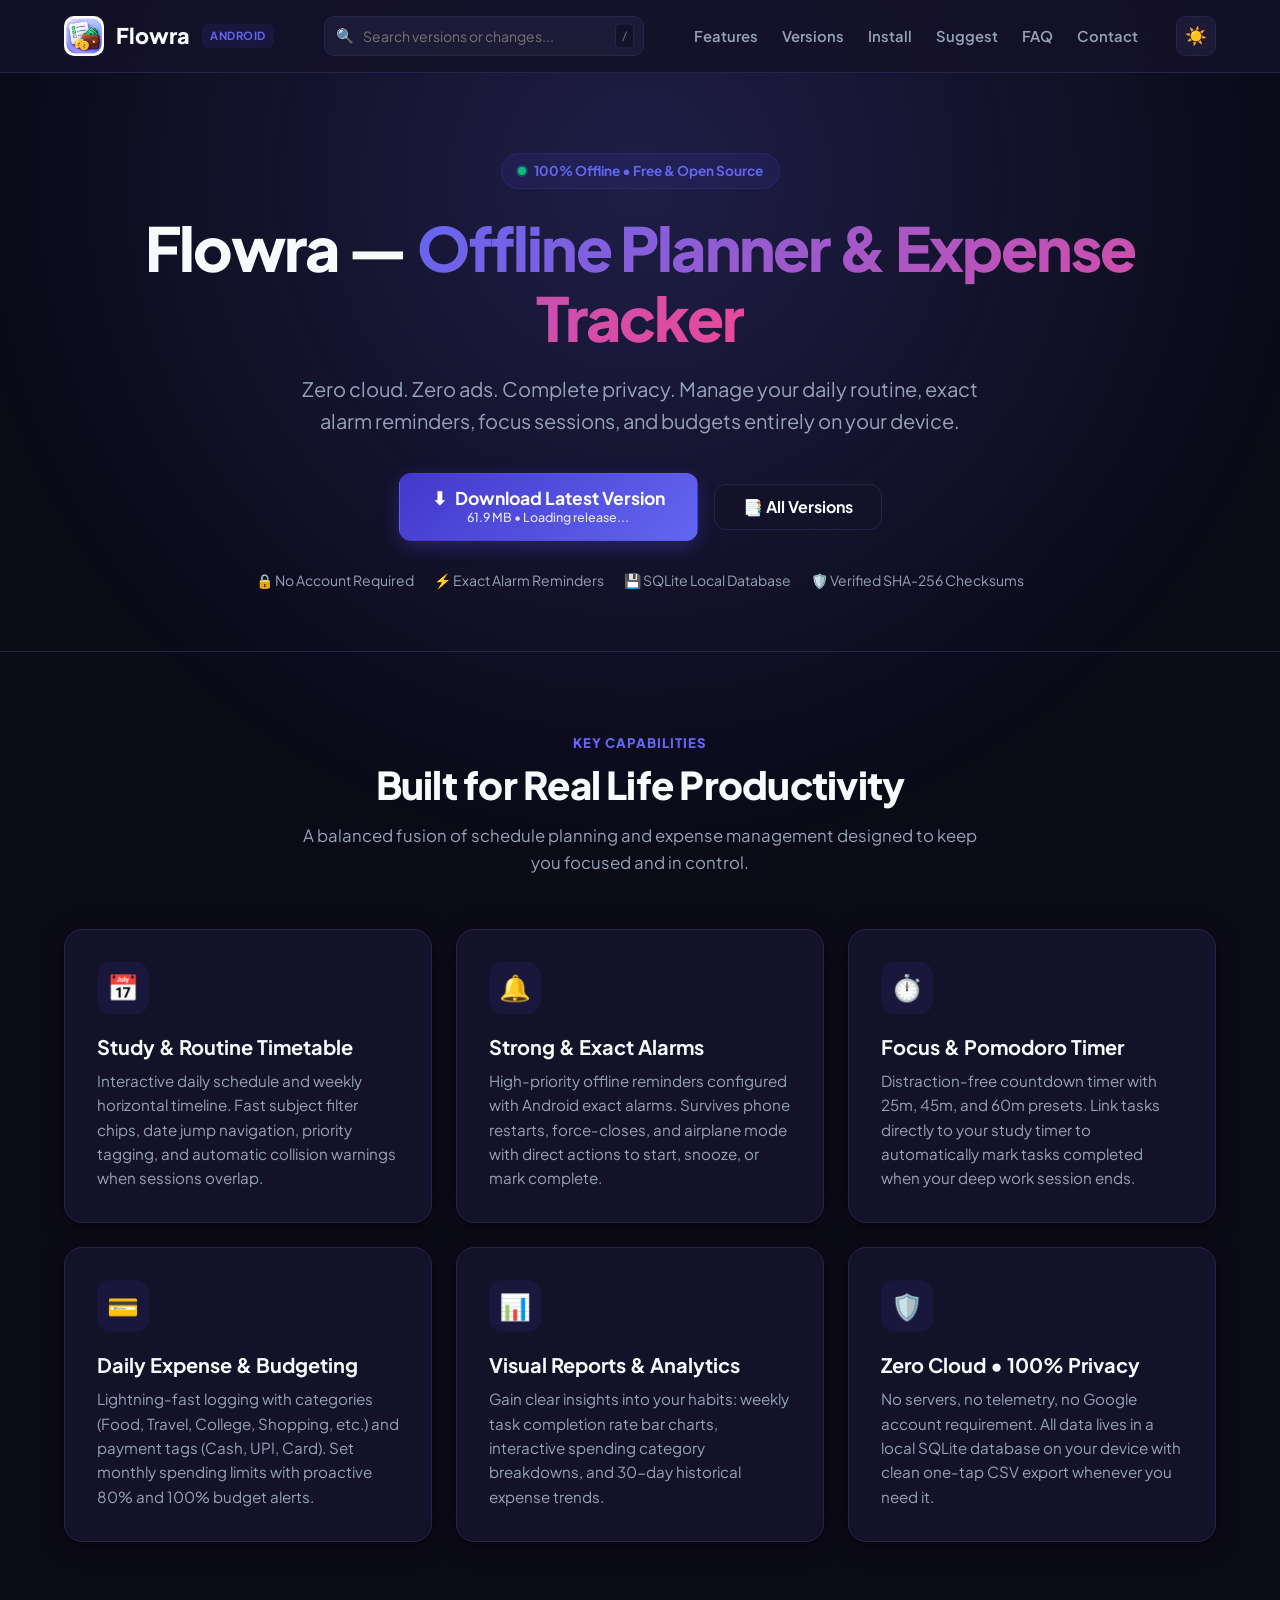
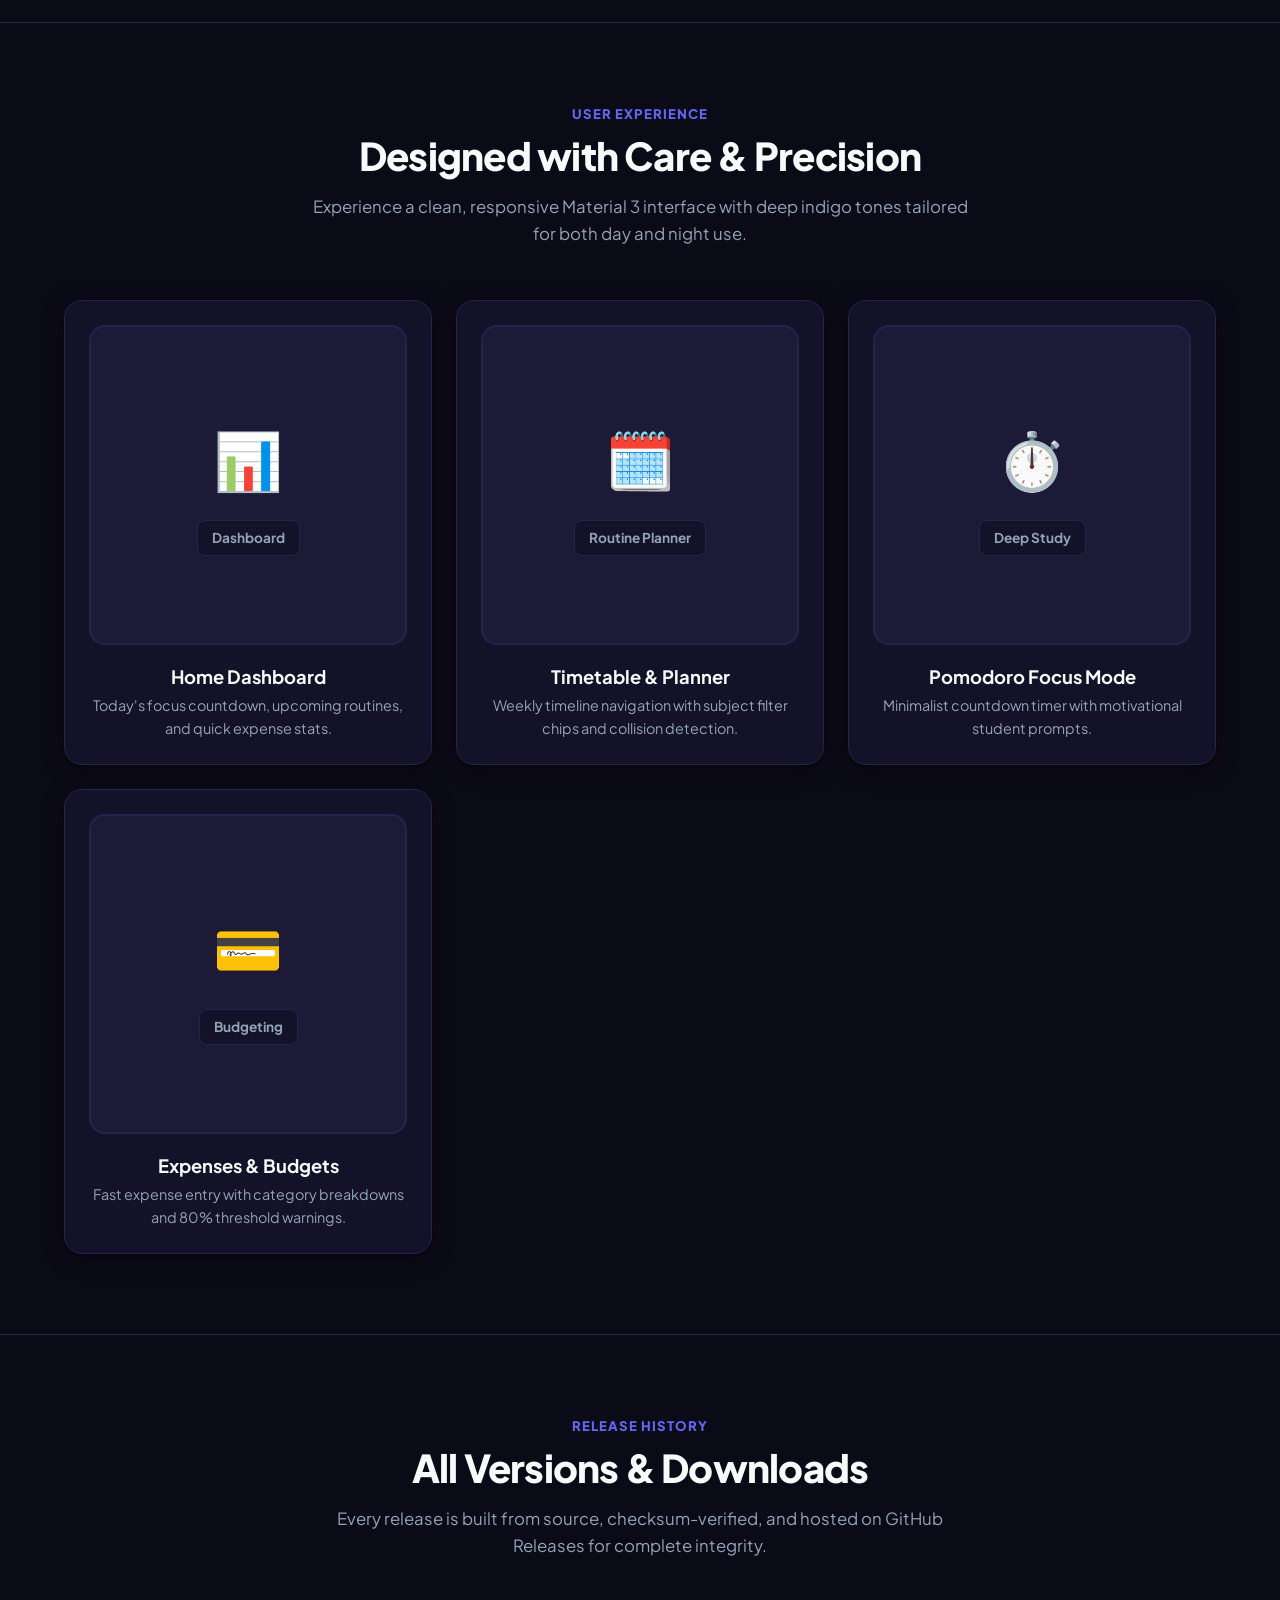
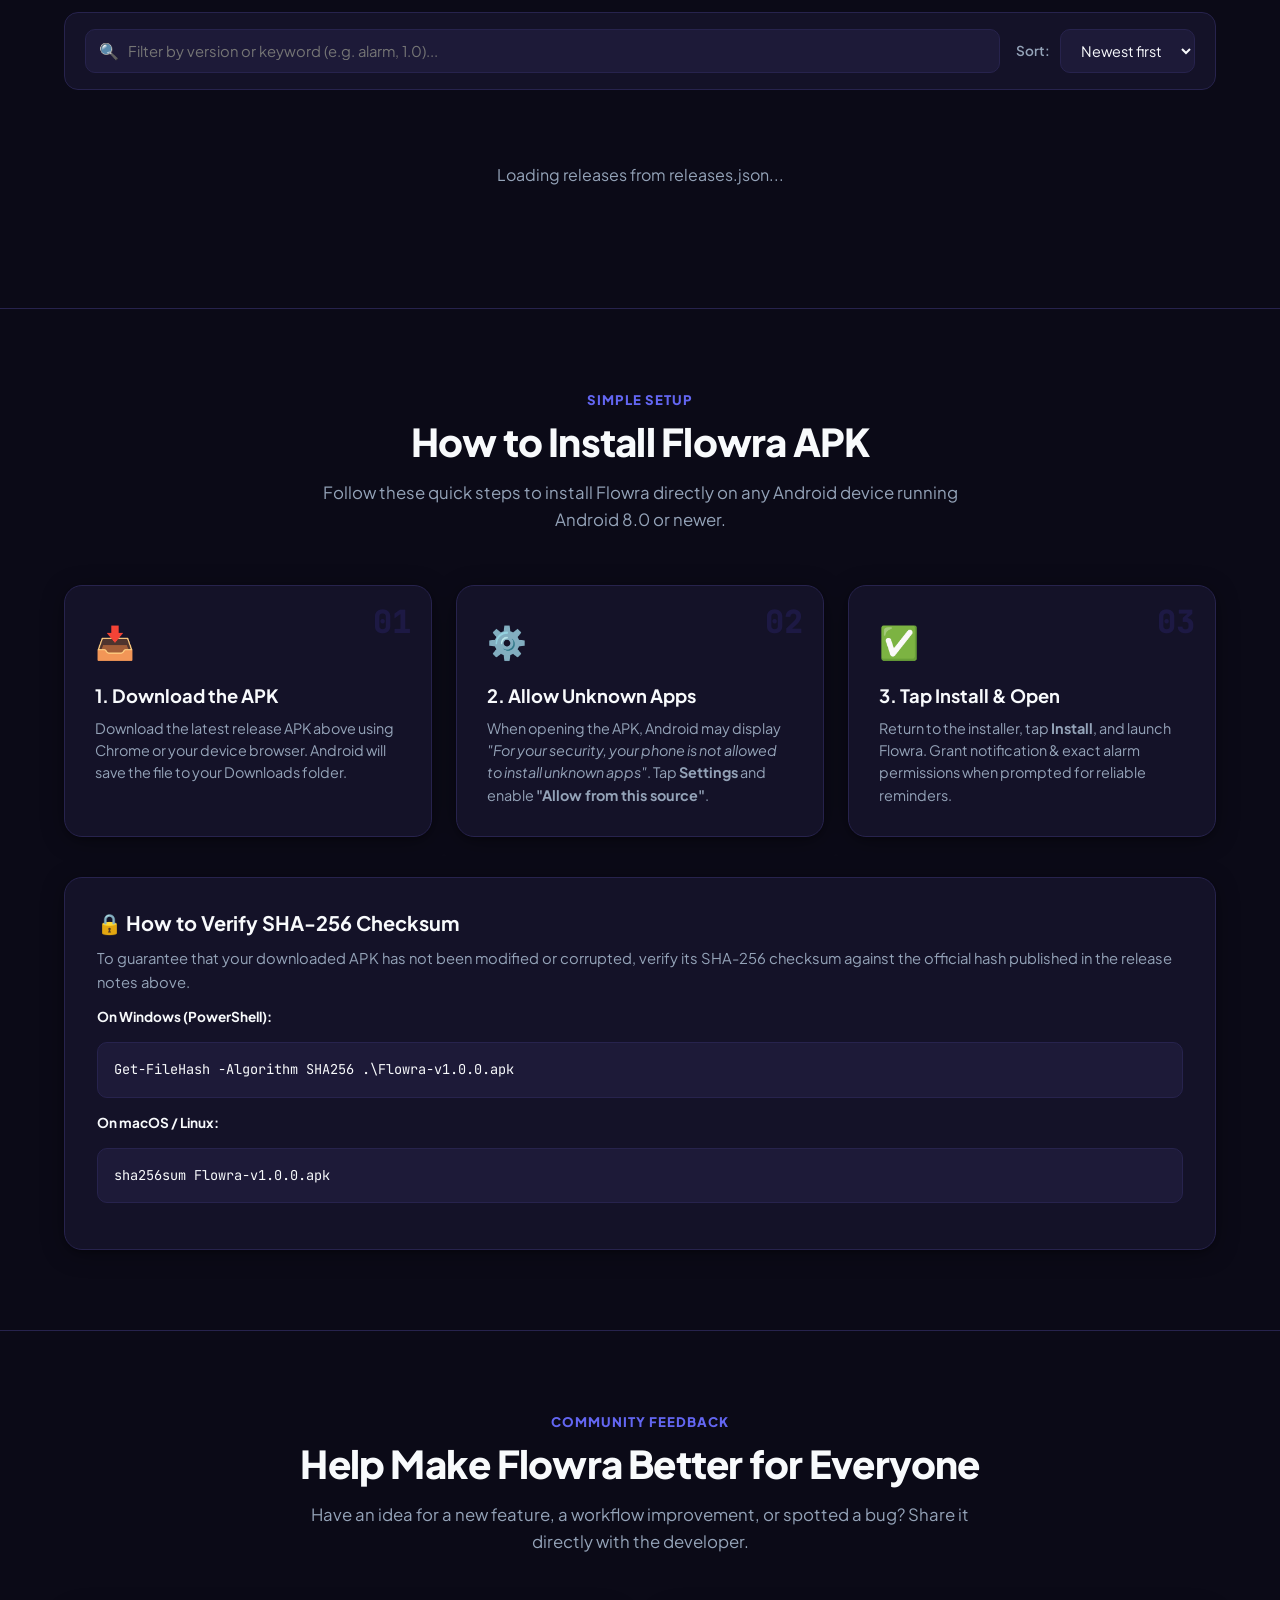
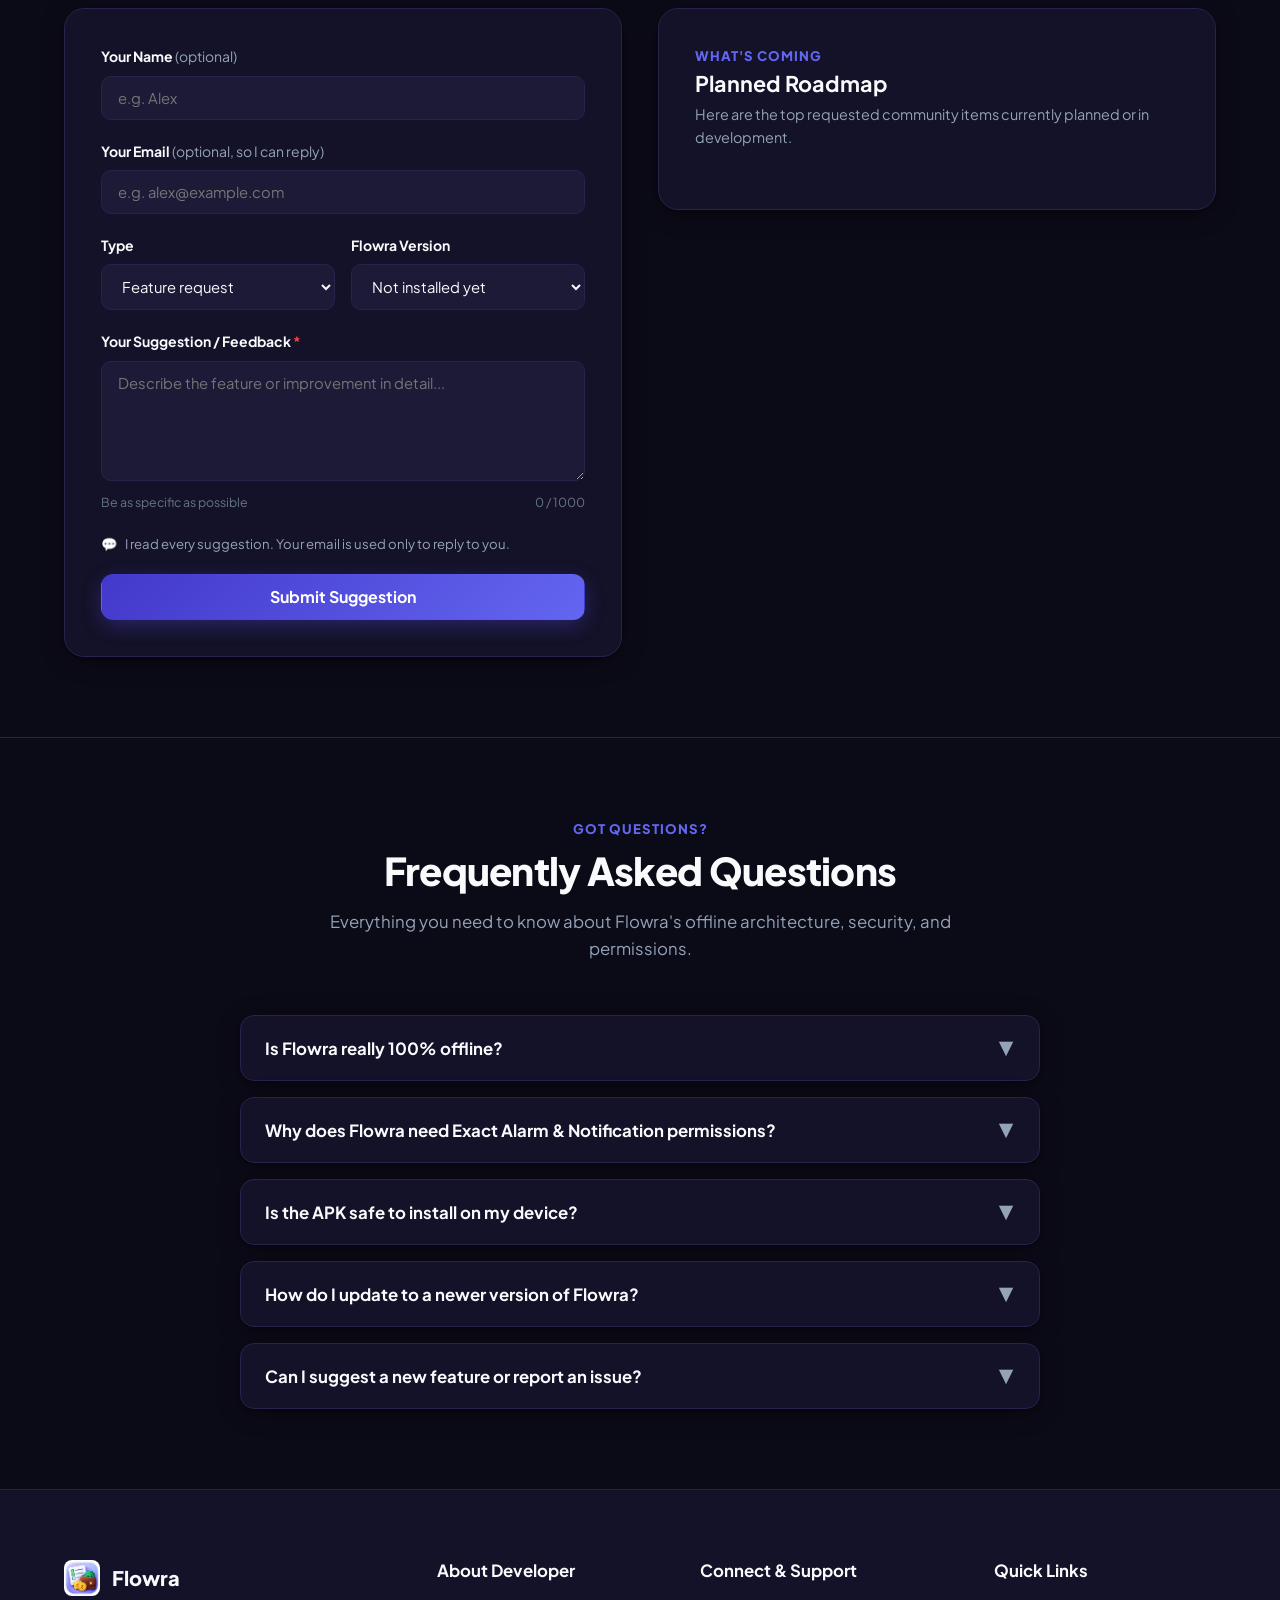
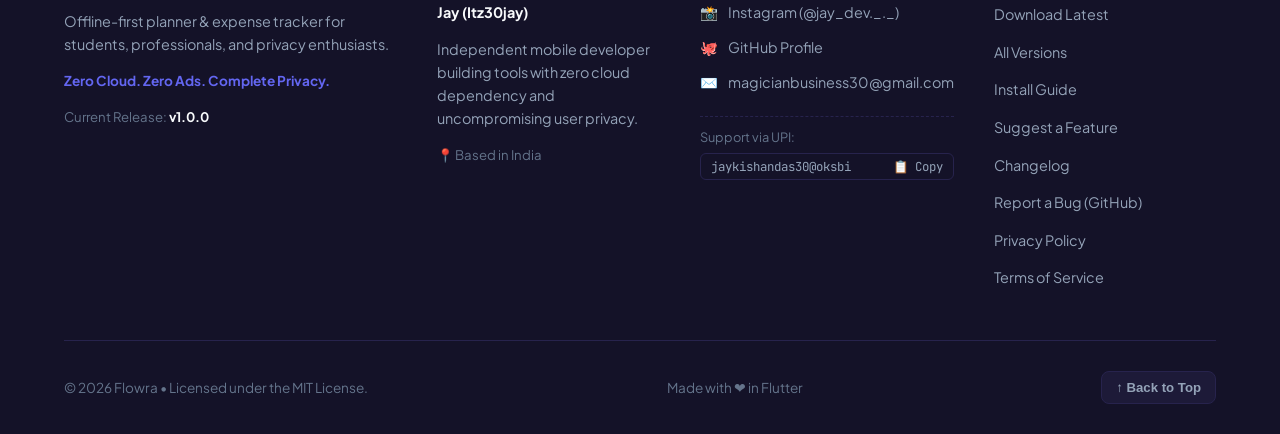
==== commit 0d390f90: "Fix v1.0.0 checksum and size" ====
--- a/website/index.html
+++ b/website/index.html
@@ -116,7 +116,7 @@
               <strong id="heroVersionLabel">Download Latest Version</strong>
             </span>
             <span class="btn-sub-label">
-              <span id="heroSizeLabel">18.5 MB</span> • <span id="heroDateLabel">Loading release...</span>
+              <span id="heroSizeLabel">61.9 MB</span> • <span id="heroDateLabel">Loading release...</span>
             </span>
           </a>
           <a href="#versions" class="btn btn-outline">
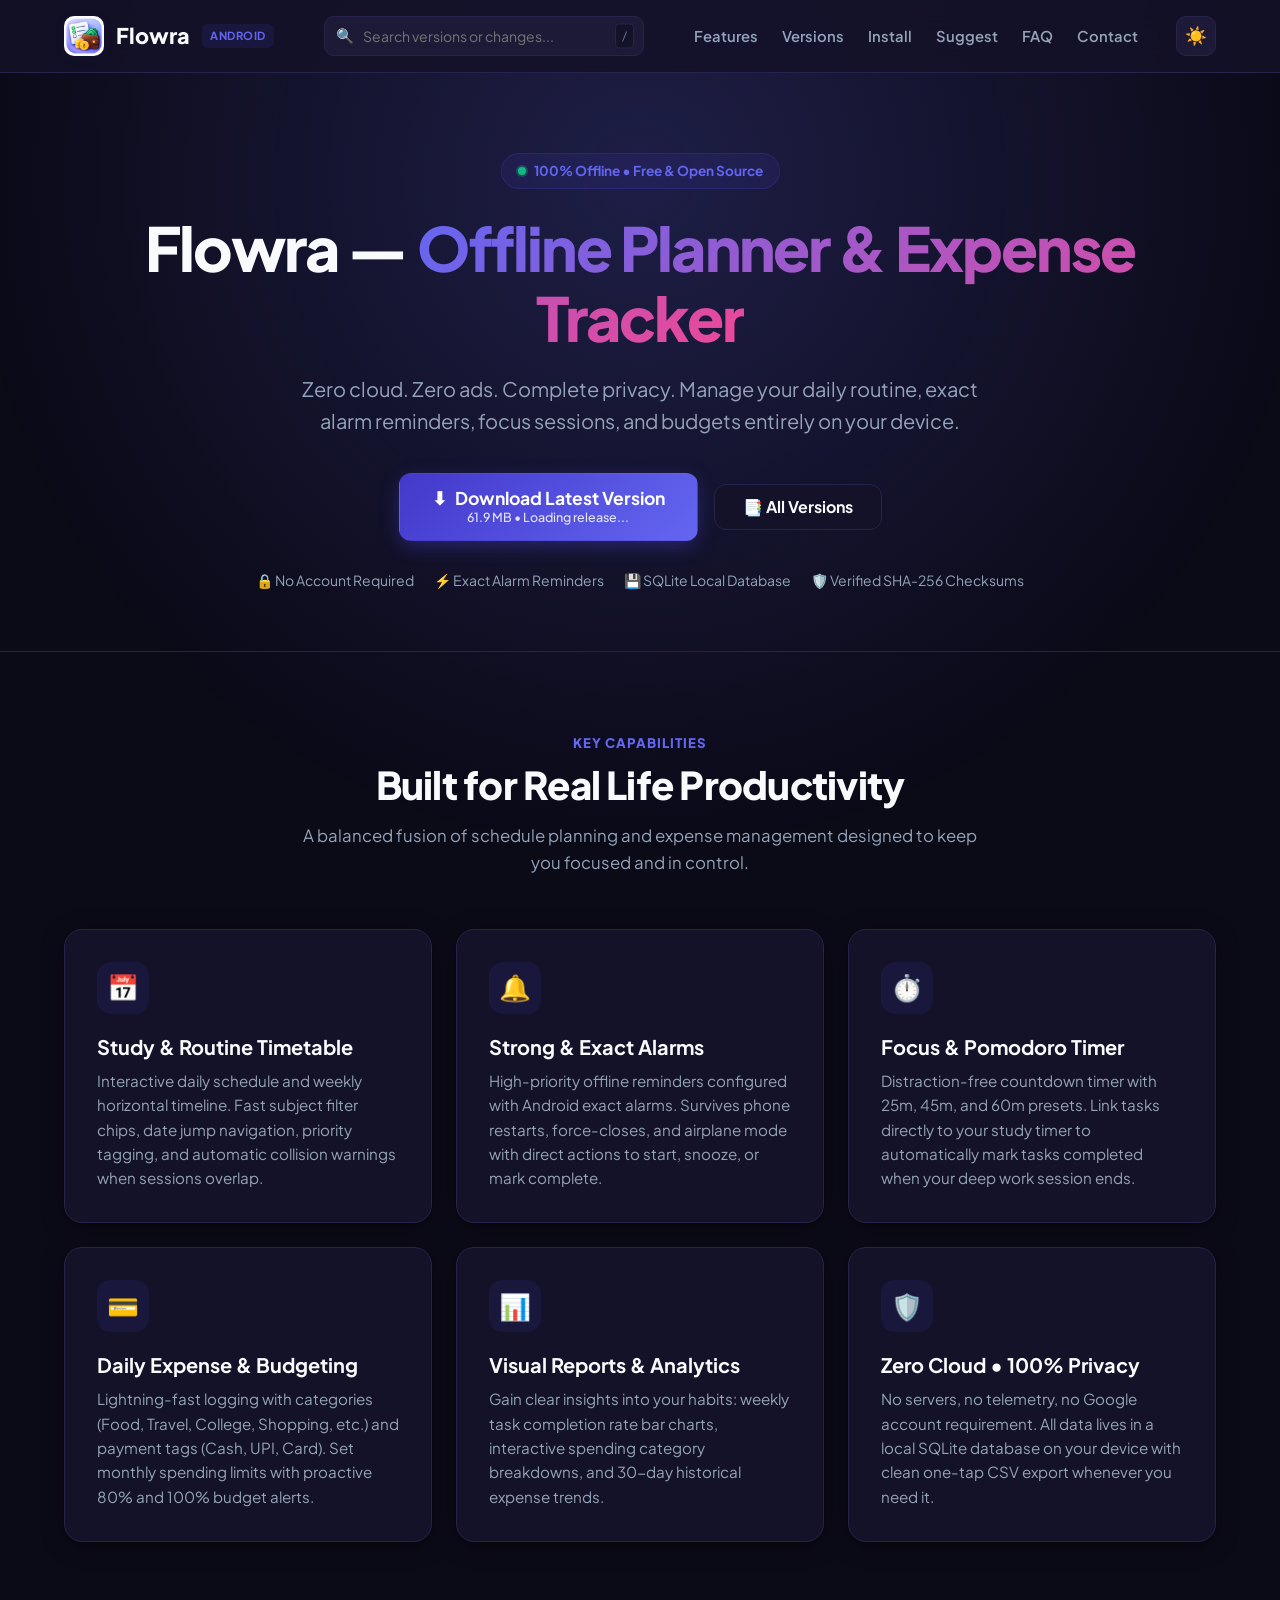
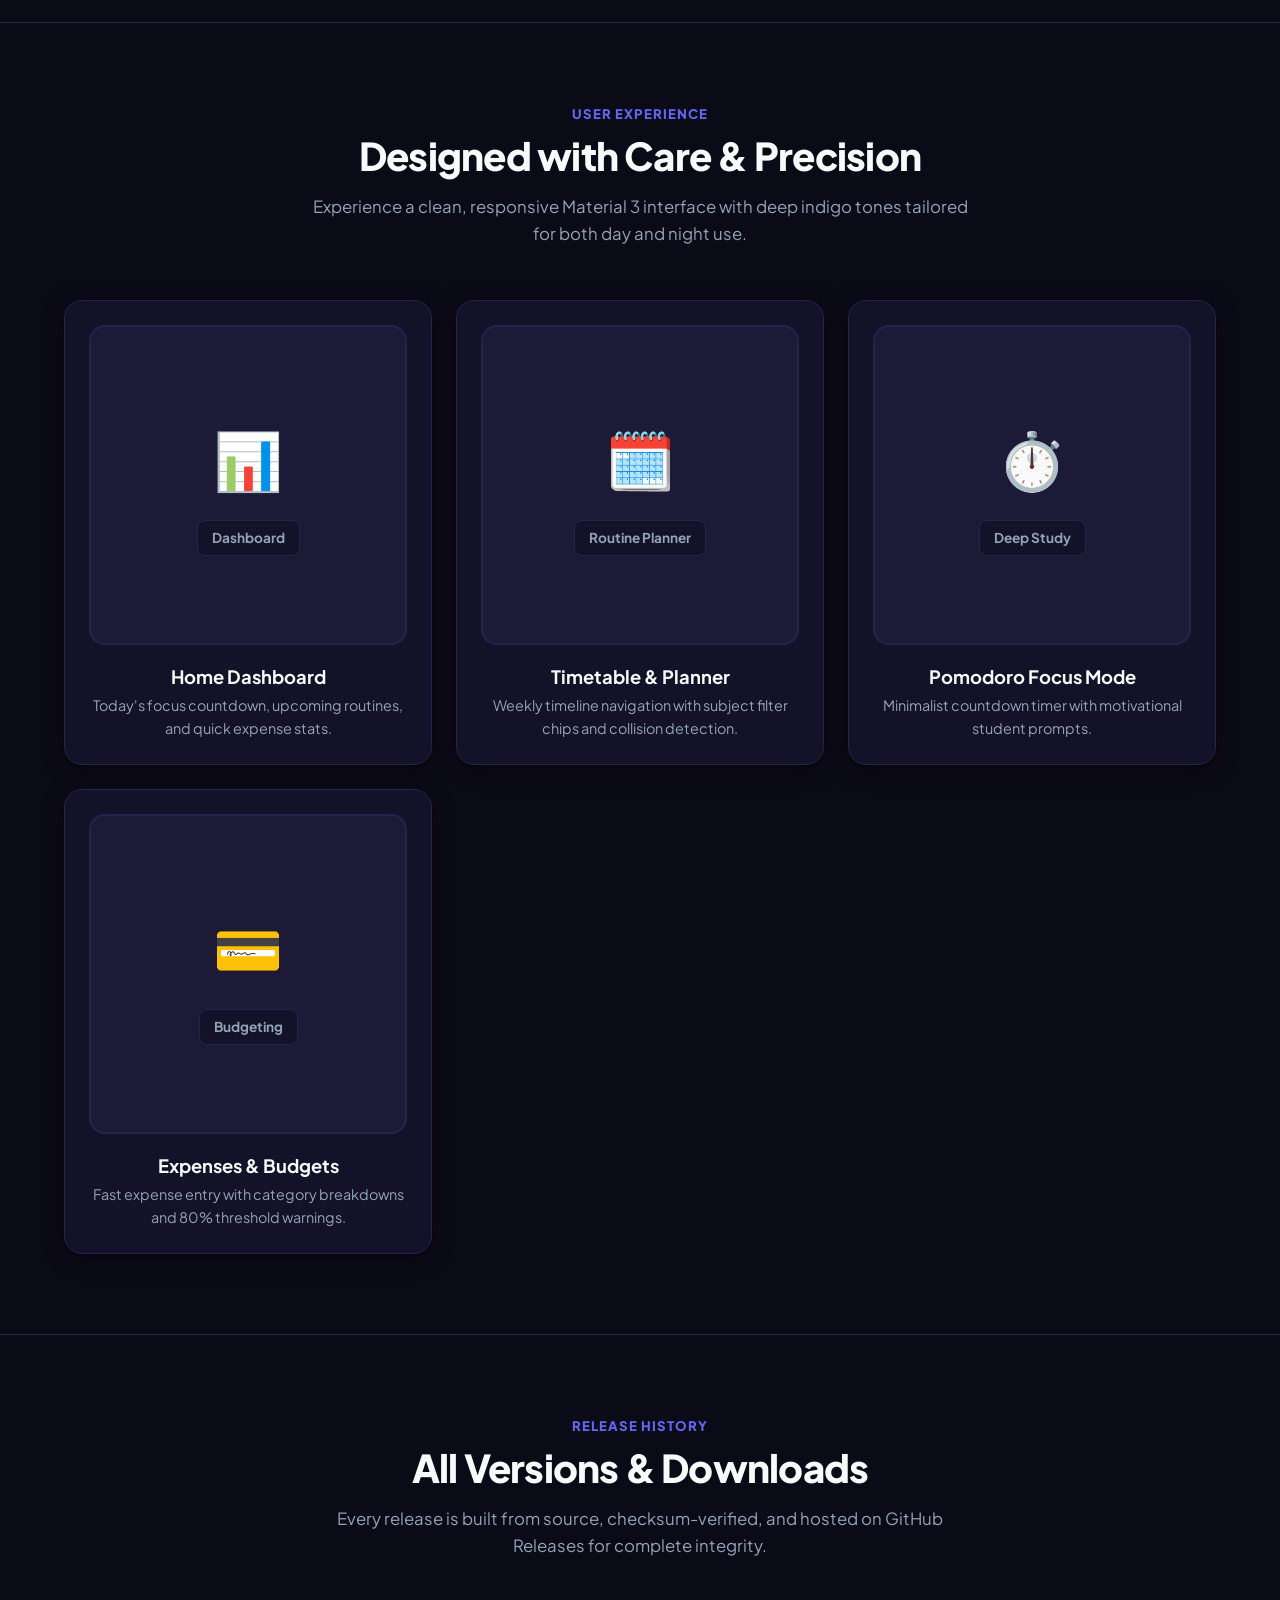
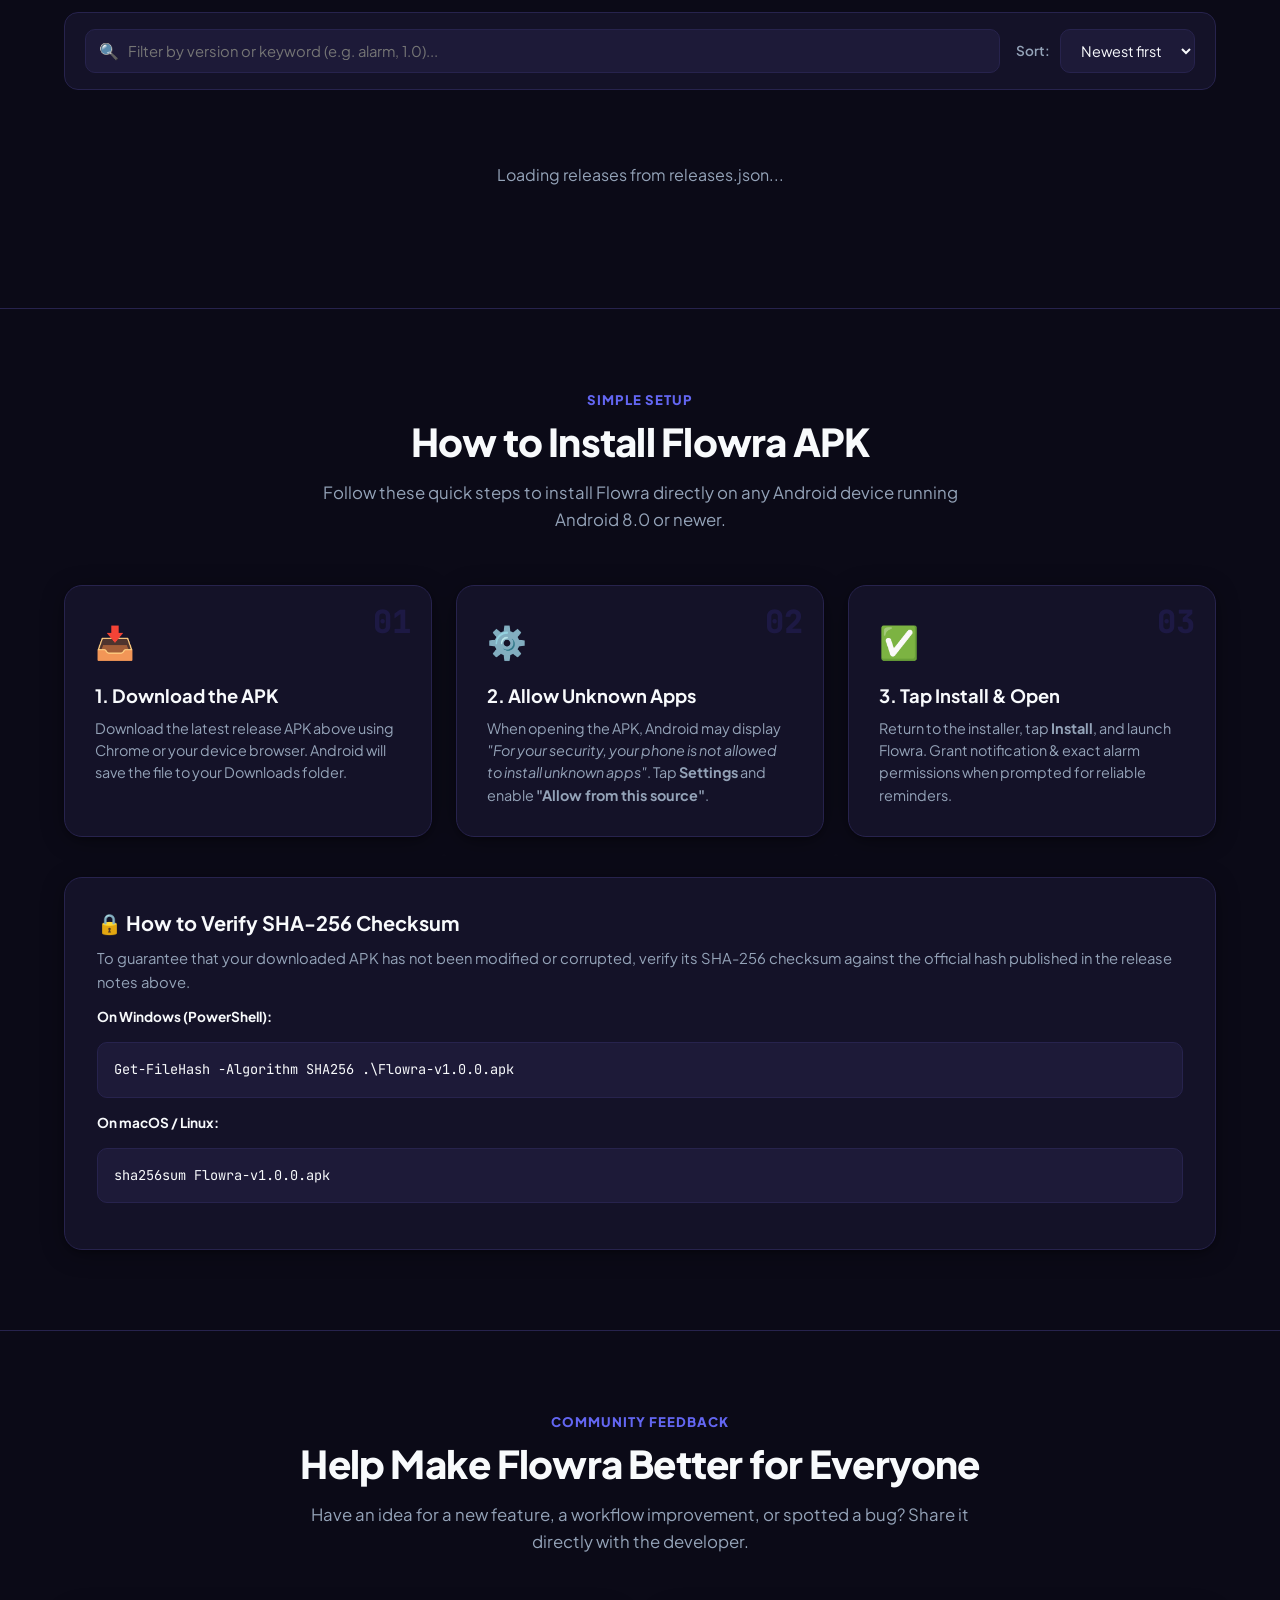
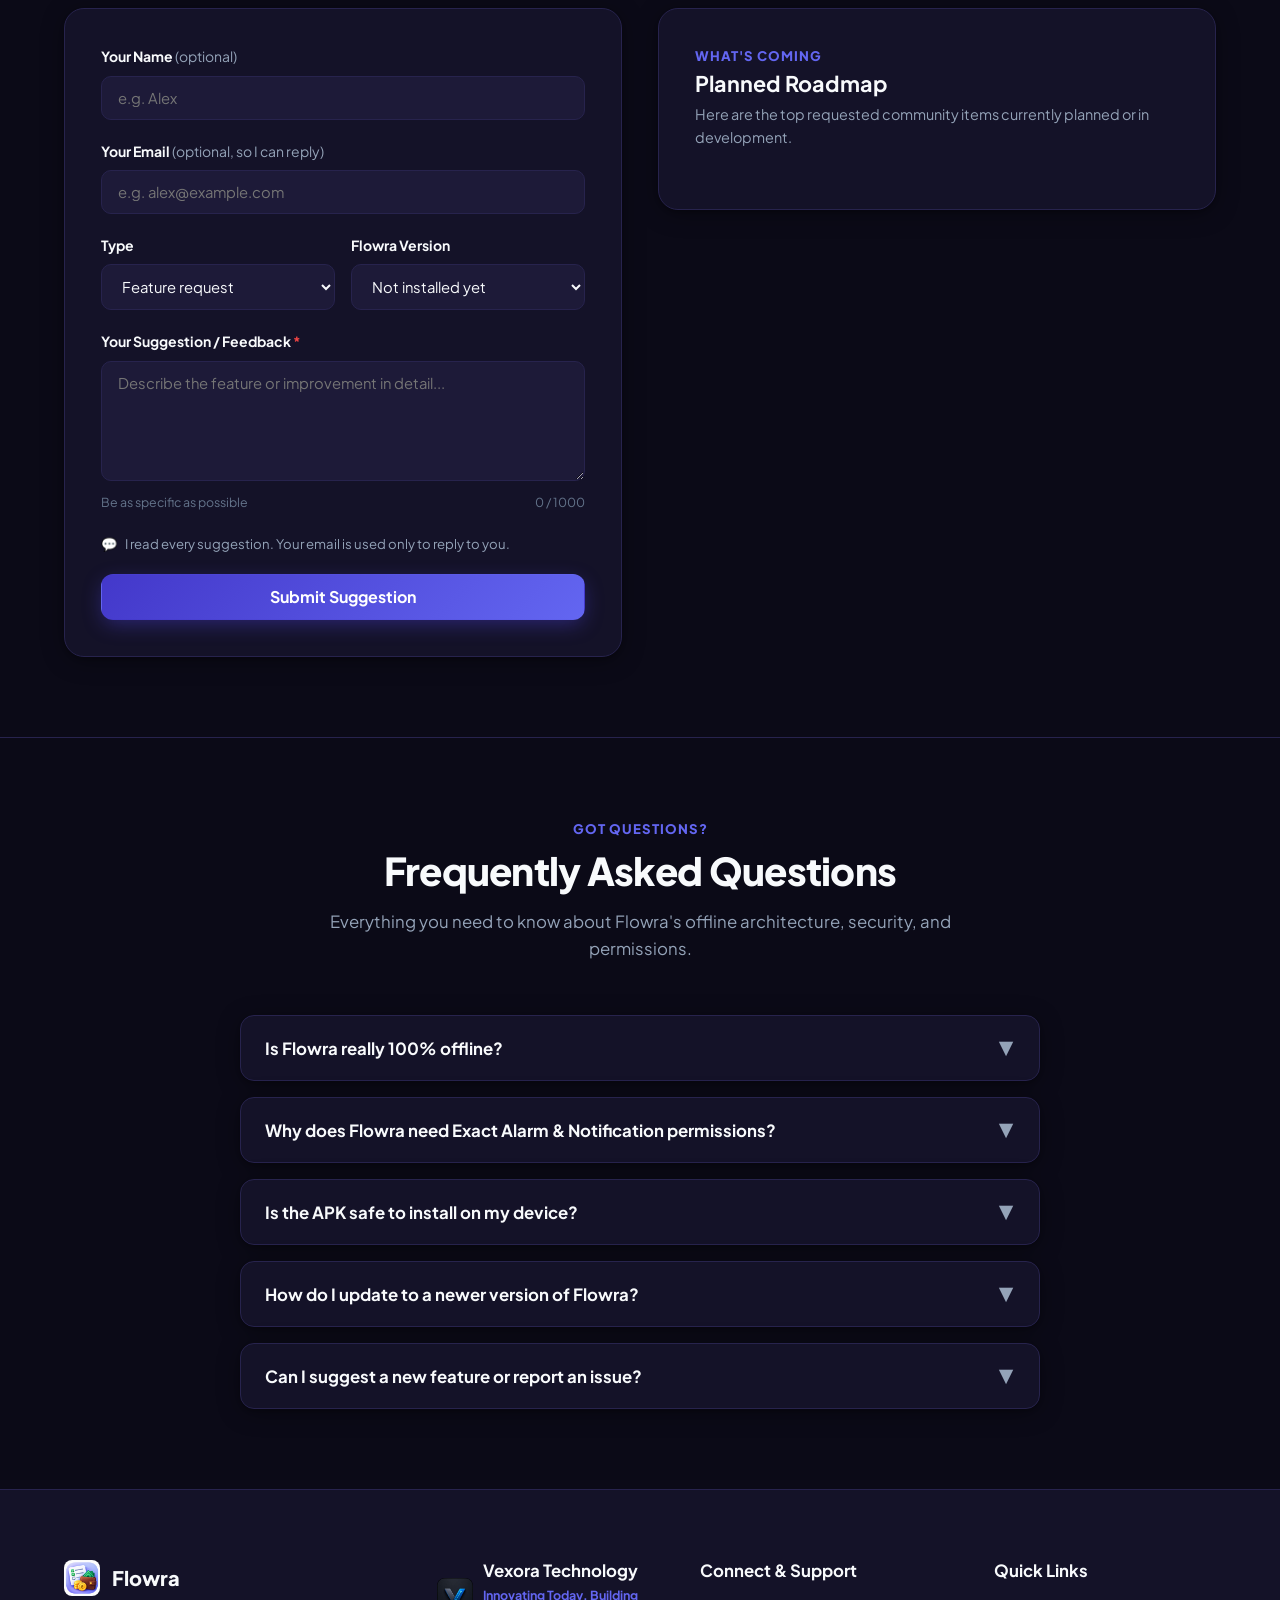
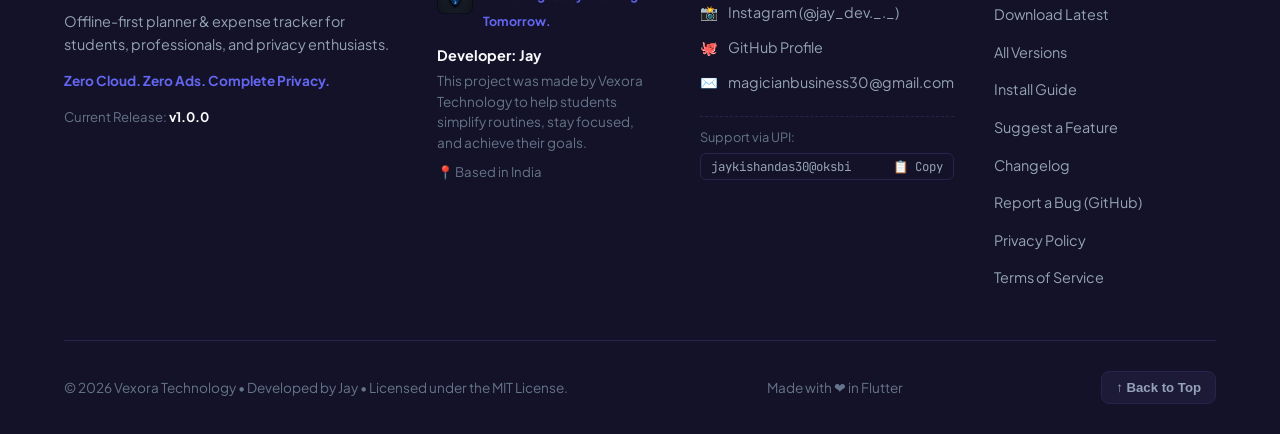
==== commit 2c6cc8f0: "v1.2.0: Vexora Technology branding, Study Lock home-only, scrolling labels, UI improvements - Remove" ====
--- a/website/index.html
+++ b/website/index.html
@@ -11,12 +11,12 @@
     content="Flowra is a 100% offline-first Android planner and expense tracker. Zero cloud, zero ads, complete privacy. Download the latest APK safely.">
   <meta name="keywords"
     content="Flowra, offline planner, expense tracker, student timetable, exact alarm reminder, pomodoro timer, privacy android app, budget tracker">
-  <meta name="author" content="Jay (Itz30jay)">
-  <link rel="canonical" href="https://itz30jay.github.io/Flowra/">
+  <meta name="author" content="Vexora Technology • Developed by Jay">
+  <link rel="canonical" href="https://itzjay169.github.io/Flowra/">
 
   <!-- Open Graph / Facebook -->
   <meta property="og:type" content="website">
-  <meta property="og:url" content="https://itz30jay.github.io/Flowra/">
+  <meta property="og:url" content="https://itzjay169.github.io/Flowra/">
   <meta property="og:title" content="Flowra — Offline Planner & Expense Tracker">
   <meta property="og:description"
     content="Zero cloud. Zero ads. Complete privacy. All your tasks, study schedules, and expenses remain 100% on your device.">
@@ -551,7 +551,7 @@
               <div class="faq-answer-inner">
                 Absolutely! You can submit ideas via the <a href="#suggest">Suggestion Form</a> above, email the
                 developer directly at <a href="mailto:magicianbusiness30@gmail.com">magicianbusiness30@gmail.com</a>, or
-                open an issue on our <a href="https://github.com/Itz30jay/Flowra/issues" target="_blank"
+                open an issue on our <a href="https://github.com/Itzjay169/Flowra/issues" target="_blank"
                   rel="noopener noreferrer">GitHub repository</a>.
               </div>
             </div>
@@ -584,12 +584,18 @@
           </p>
         </div>
 
-        <!-- Column 2: About Developer -->
+        <!-- Column 2: About Developer & Vexora Technology -->
         <div class="footer-col">
-          <h4>About Developer</h4>
-          <p id="footerDevName" style="font-weight: 700; color: var(--text-main);">Jay (Itz30jay)</p>
-          <p id="footerDevBio">
-            Independent mobile developer building tools with zero cloud dependency and uncompromising user privacy.
+          <div style="display: flex; align-items: center; gap: 10px; margin-bottom: 12px;">
+            <img src="assets/vexora_logo.png" alt="Vexora Technology Logo" style="width: 36px; height: 36px; border-radius: 8px; object-fit: cover;">
+            <div>
+              <h4 style="margin: 0; font-size: 1.05rem;">Vexora Technology</h4>
+              <span style="font-size: 0.78rem; color: var(--primary-light); font-weight: 700;">Innovating Today. Building Tomorrow.</span>
+            </div>
+          </div>
+          <p id="footerDevName" style="font-weight: 700; color: var(--text-main); margin-bottom: 4px;">Developer: Jay</p>
+          <p id="footerDevBio" style="font-size: 0.85rem; line-height: 1.5; color: var(--text-subtle); margin-bottom: 8px;">
+            This project was made by Vexora Technology to help students simplify routines, stay focused, and achieve their goals.
           </p>
           <p id="footerDevLocation" style="font-size: 0.825rem; color: var(--text-subtle);">
             📍 Based in India
@@ -604,7 +610,7 @@
               rel="noopener noreferrer" class="social-link-item">
               <span>📸</span> <span>Instagram (@jay_dev._._)</span>
             </a>
-            <a href="https://github.com/Itz30jay" id="footerGithubProfileLink" target="_blank" rel="noopener noreferrer"
+            <a href="https://github.com/Itzjay169" id="footerGithubProfileLink" target="_blank" rel="noopener noreferrer"
               class="social-link-item">
               <span>🐙</span> <span>GitHub Profile</span>
             </a>
@@ -632,9 +638,9 @@
             <li><a href="#versions">All Versions</a></li>
             <li><a href="#install">Install Guide</a></li>
             <li><a href="#suggest">Suggest a Feature</a></li>
-            <li><a href="https://github.com/Itz30jay/Flowra/blob/main/CHANGELOG.md" target="_blank"
+            <li><a href="https://github.com/Itzjay169/Flowra/blob/main/CHANGELOG.md" target="_blank"
                 rel="noopener noreferrer">Changelog</a></li>
-            <li><a href="https://github.com/Itz30jay/Flowra/issues" target="_blank" rel="noopener noreferrer">Report a
+            <li><a href="https://github.com/Itzjay169/Flowra/issues" target="_blank" rel="noopener noreferrer">Report a
                 Bug (GitHub)</a></li>
             <li><a href="privacy.html">Privacy Policy</a></li>
             <li><a href="terms.html">Terms of Service</a></li>
@@ -645,7 +651,7 @@
       <!-- Bottom Bar -->
       <div class="footer-bottom-bar">
         <div>
-          © <span id="currentYear">2026</span> Flowra • Licensed under the MIT License.
+          © <span id="currentYear">2026</span> Vexora Technology • Developed by Jay • Licensed under the MIT License.
         </div>
         <div>
           Made with ❤ in Flutter
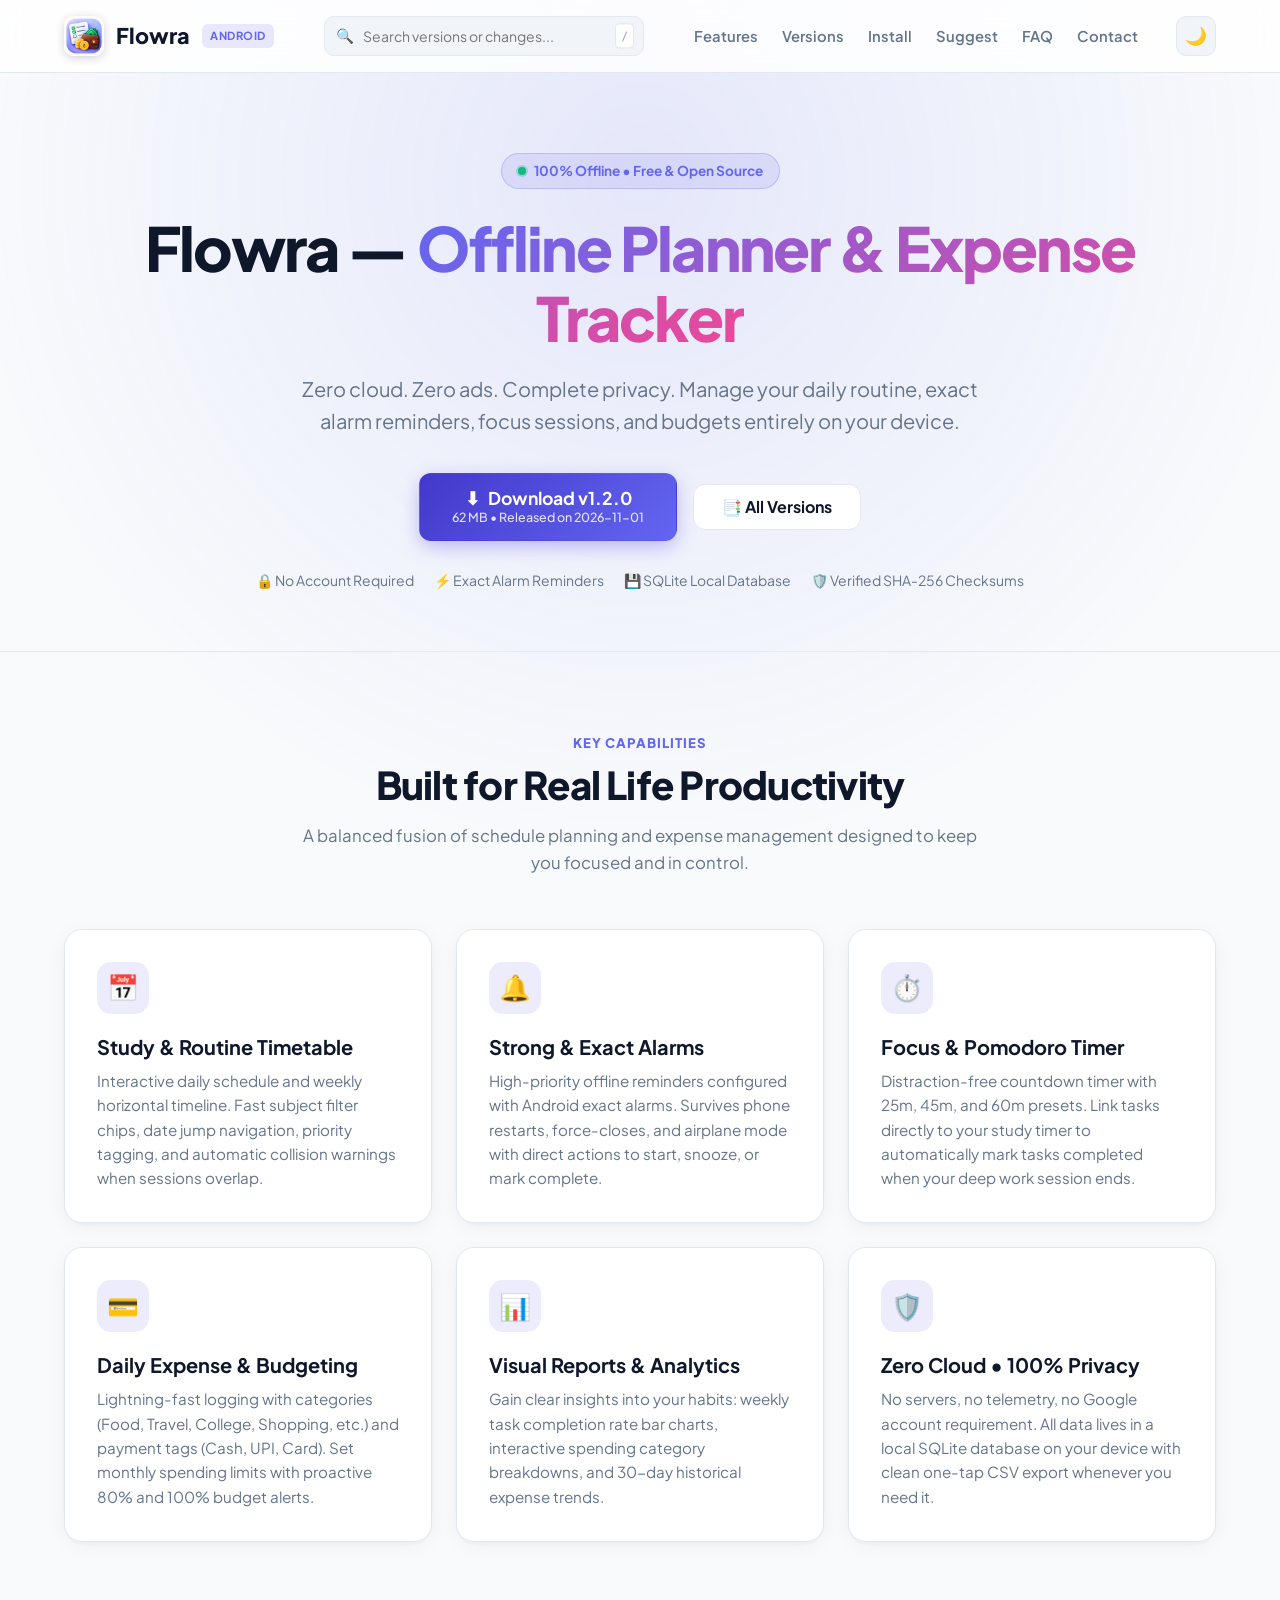
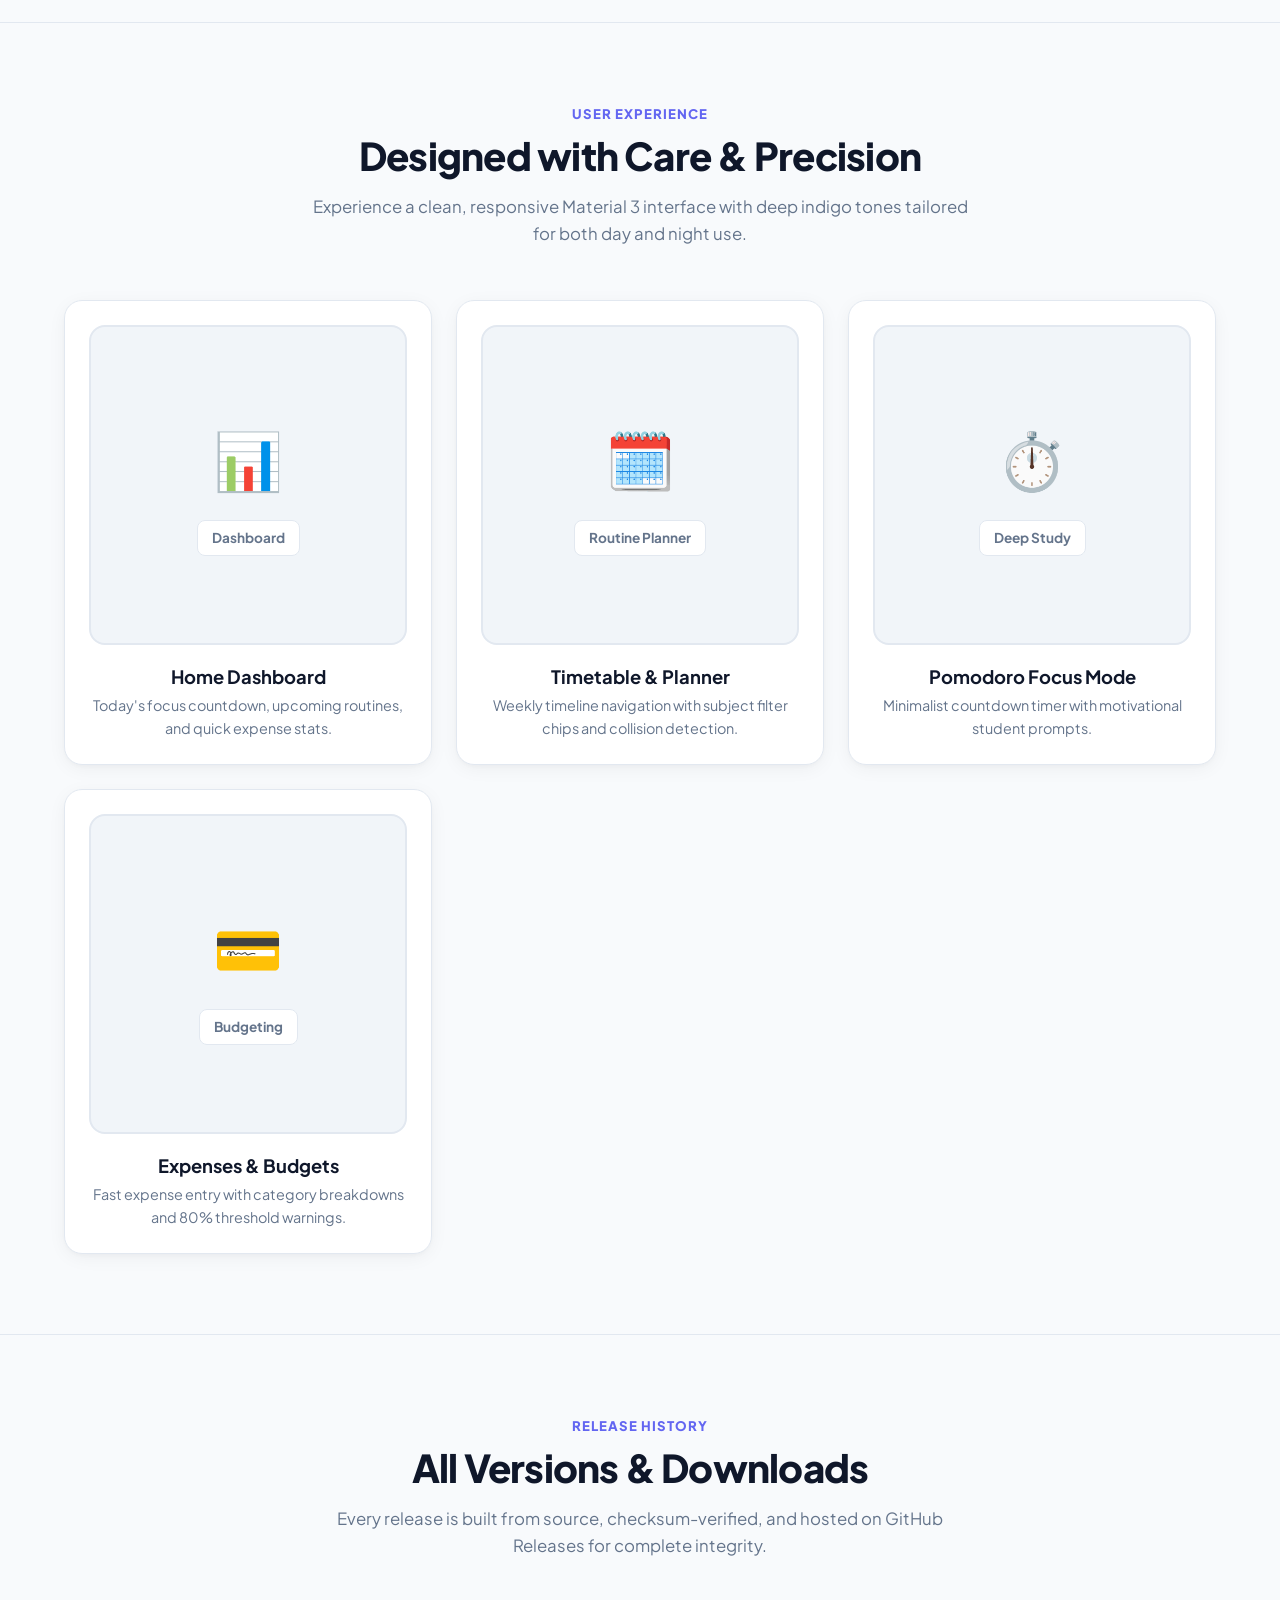
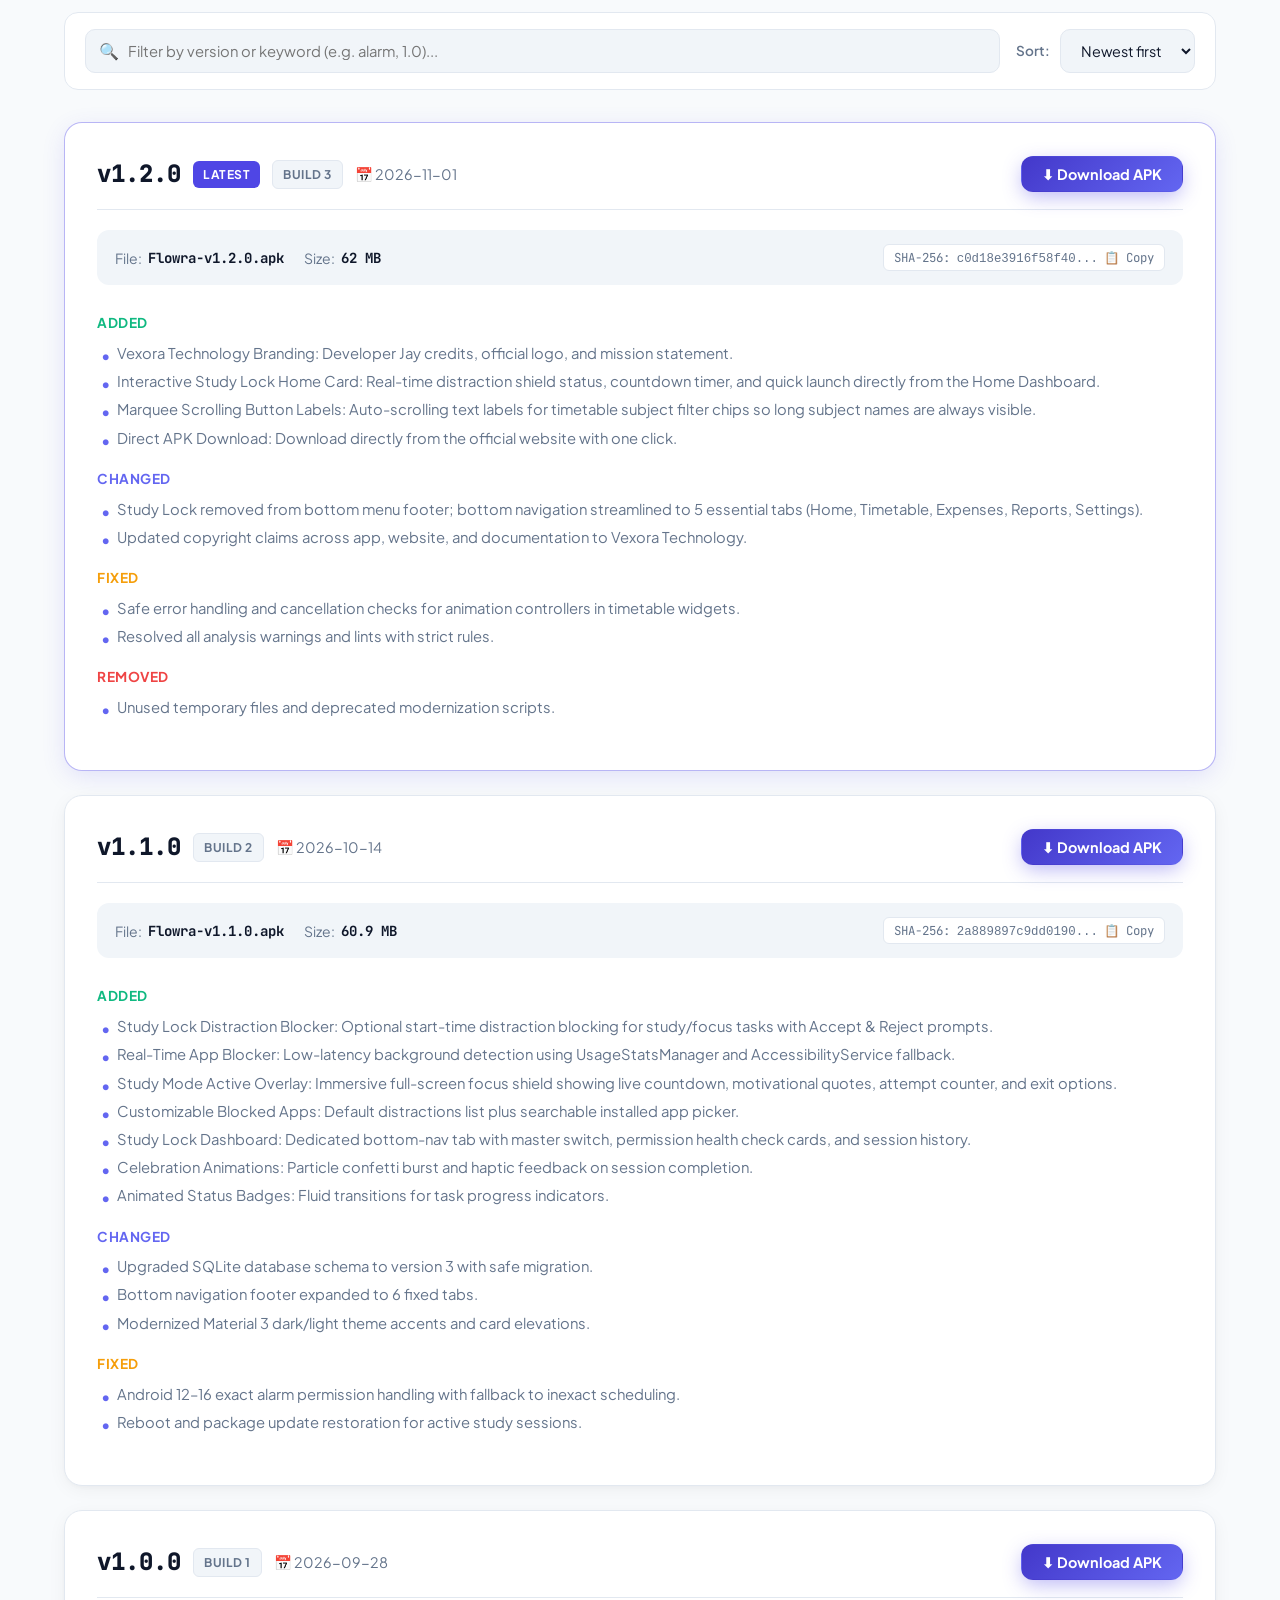
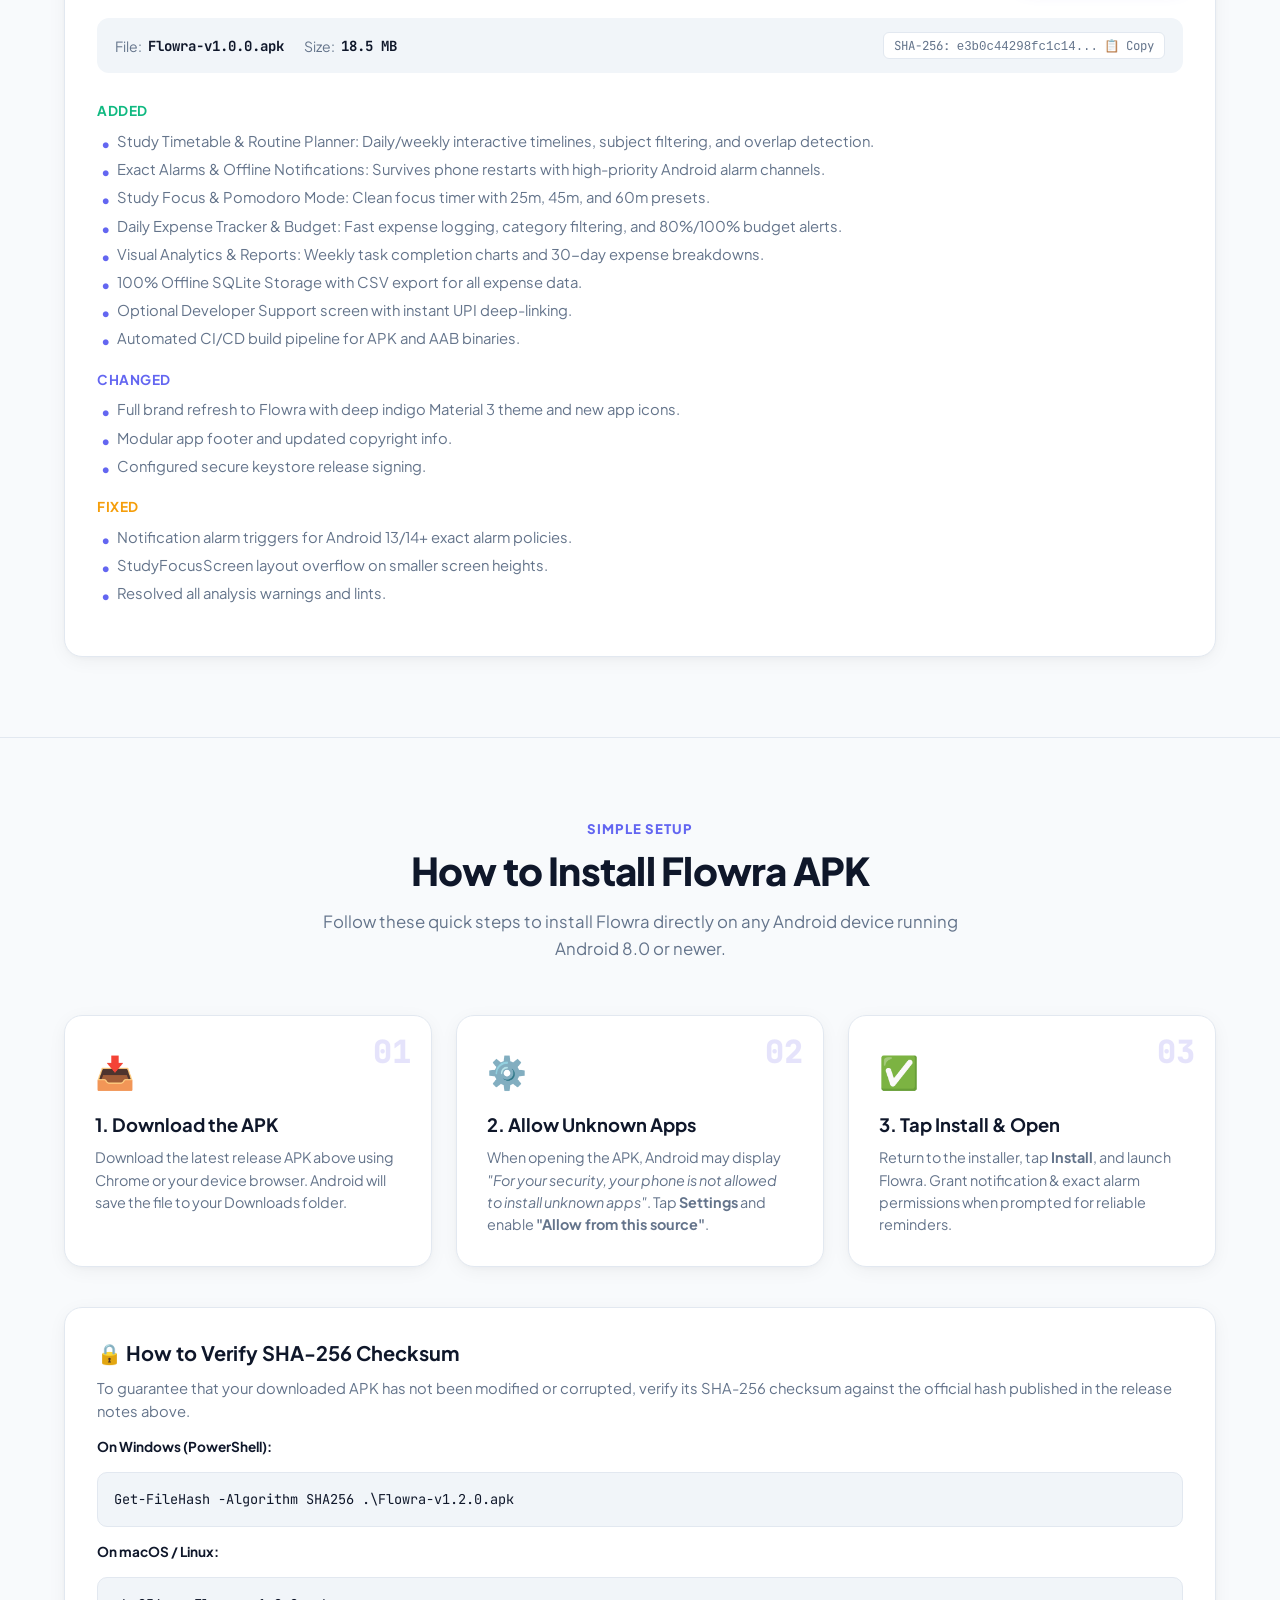
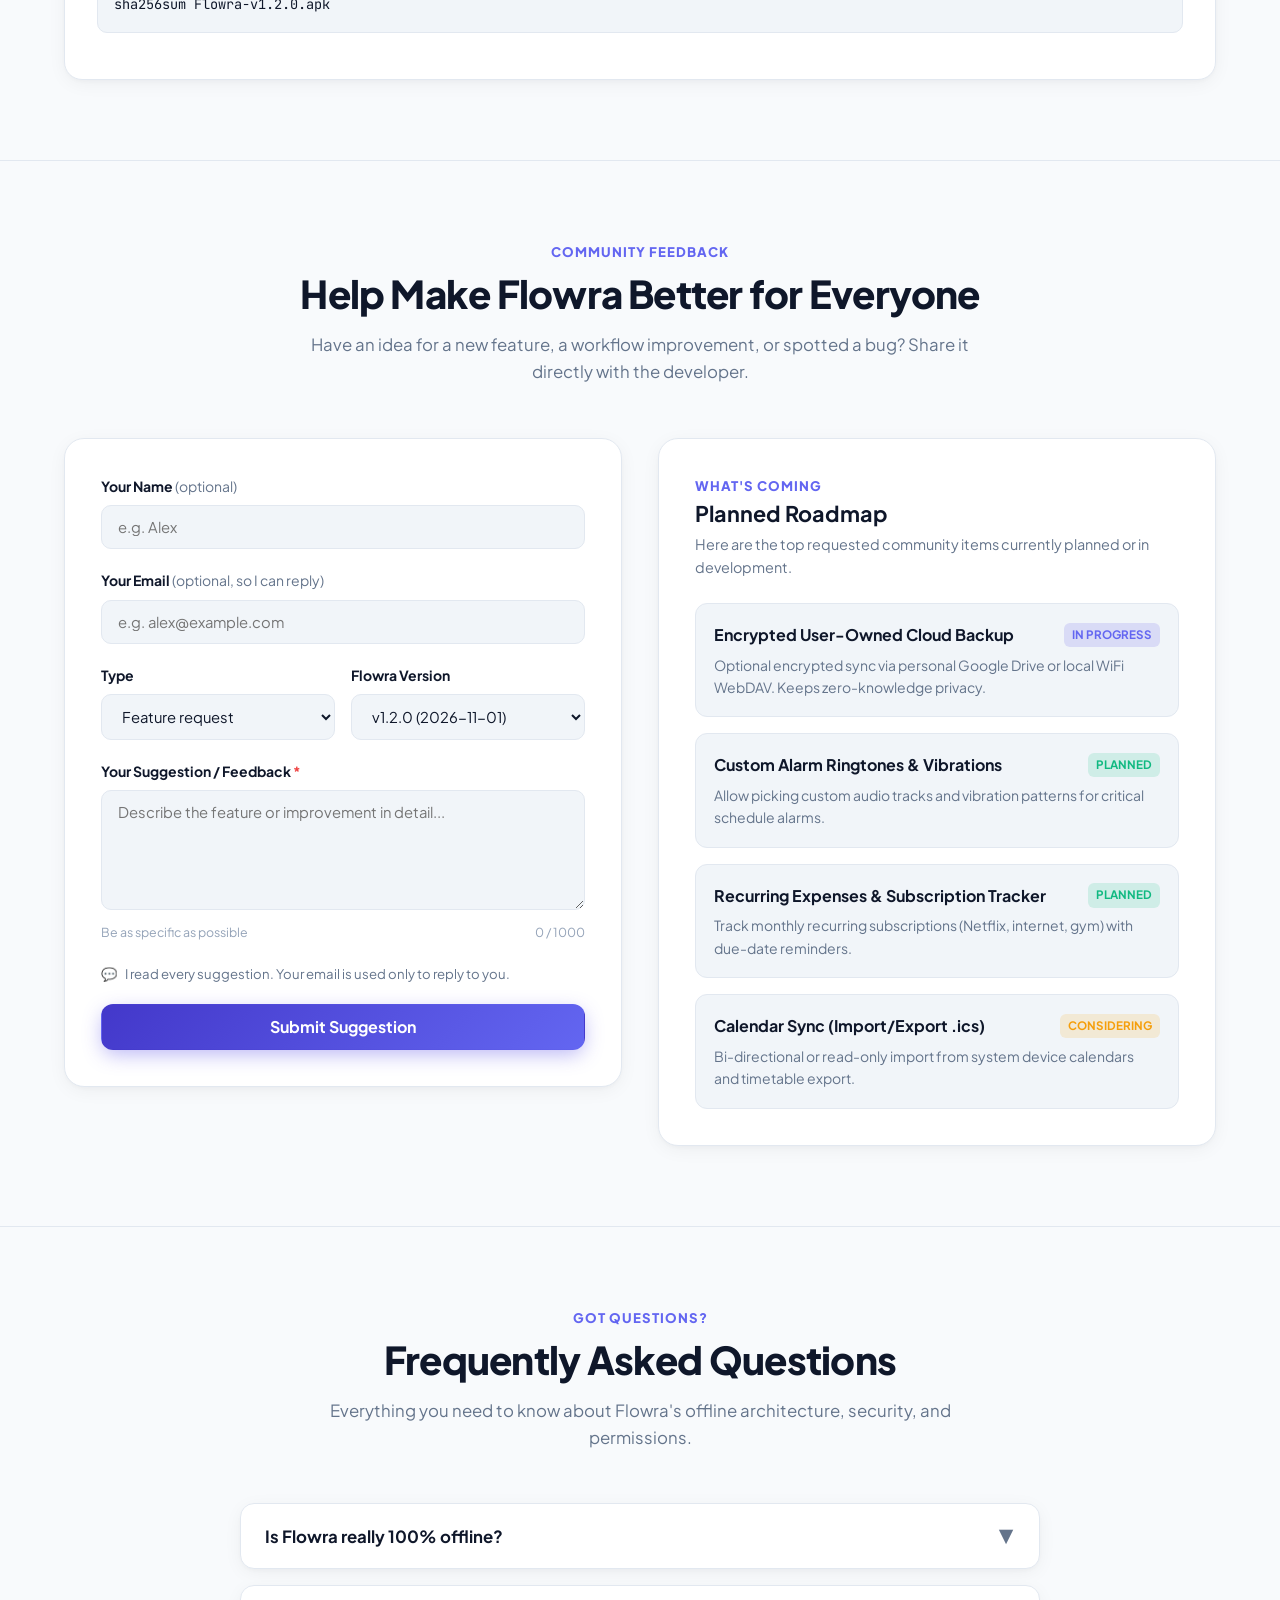
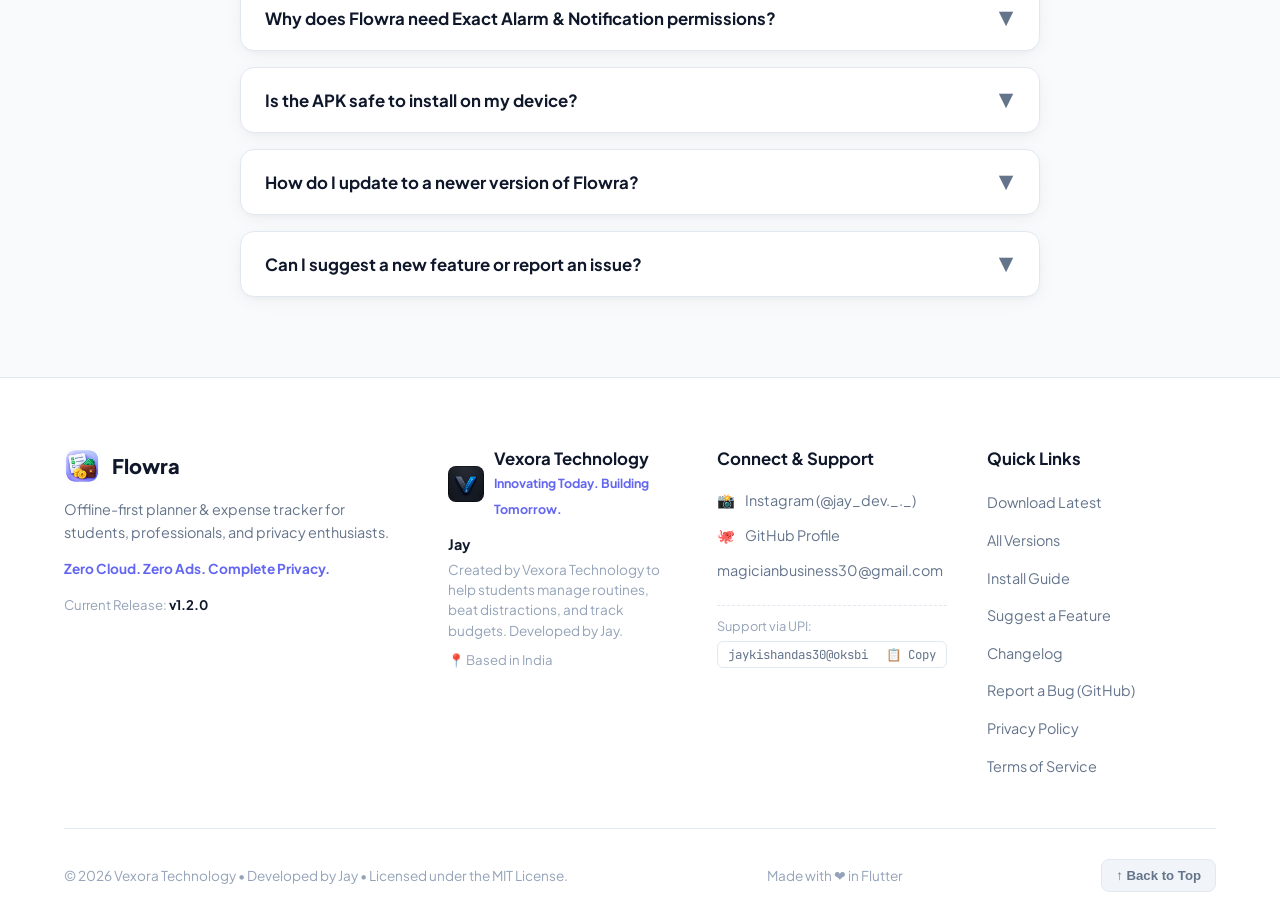
==== commit 9c8455ef: "feat: host v1.2.0 APK directly on website for instant one-click download" ====
--- a/website/index.html
+++ b/website/index.html
@@ -110,13 +110,13 @@
         </p>
 
         <div class="hero-cta-group">
-          <a href="#" id="heroDownloadBtn" class="btn btn-primary btn-hero-download" download>
+          <a href="Flowra-v1.2.0.apk" id="heroDownloadBtn" class="btn btn-primary btn-hero-download" download="Flowra-v1.2.0.apk">
             <span class="btn-main-label">
               <span>⬇</span>
-              <strong id="heroVersionLabel">Download Latest Version</strong>
+              <strong id="heroVersionLabel">Download v1.2.0 (APK)</strong>
             </span>
             <span class="btn-sub-label">
-              <span id="heroSizeLabel">61.9 MB</span> • <span id="heroDateLabel">Loading release...</span>
+              <span id="heroSizeLabel">62.0 MB</span> • <span id="heroDateLabel">Direct Download • Android 6.0+</span>
             </span>
           </a>
           <a href="#versions" class="btn btn-outline">
@@ -349,13 +349,13 @@
 
           <p style="font-size: 0.85rem; font-weight: 700; color: var(--text-main);">On Windows (PowerShell):</p>
           <div class="code-snippet">
-            Get-FileHash -Algorithm SHA256 .\Flowra-v1.0.0.apk
+            Get-FileHash -Algorithm SHA256 .\Flowra-v1.2.0.apk
           </div>
 
           <p style="font-size: 0.85rem; font-weight: 700; color: var(--text-main); margin-top: 10px;">On macOS / Linux:
           </p>
           <div class="code-snippet">
-            sha256sum Flowra-v1.0.0.apk
+            sha256sum Flowra-v1.2.0.apk
           </div>
         </div>
       </div>
@@ -580,7 +580,7 @@
             Zero Cloud. Zero Ads. Complete Privacy.
           </p>
           <p style="font-size: 0.825rem; color: var(--text-subtle);">
-            Current Release: <strong id="footerCurrentVersion" style="color: var(--text-main);">v1.0.0</strong>
+            Current Release: <strong id="footerCurrentVersion" style="color: var(--text-main);">v1.2.0</strong>
           </p>
         </div>
 
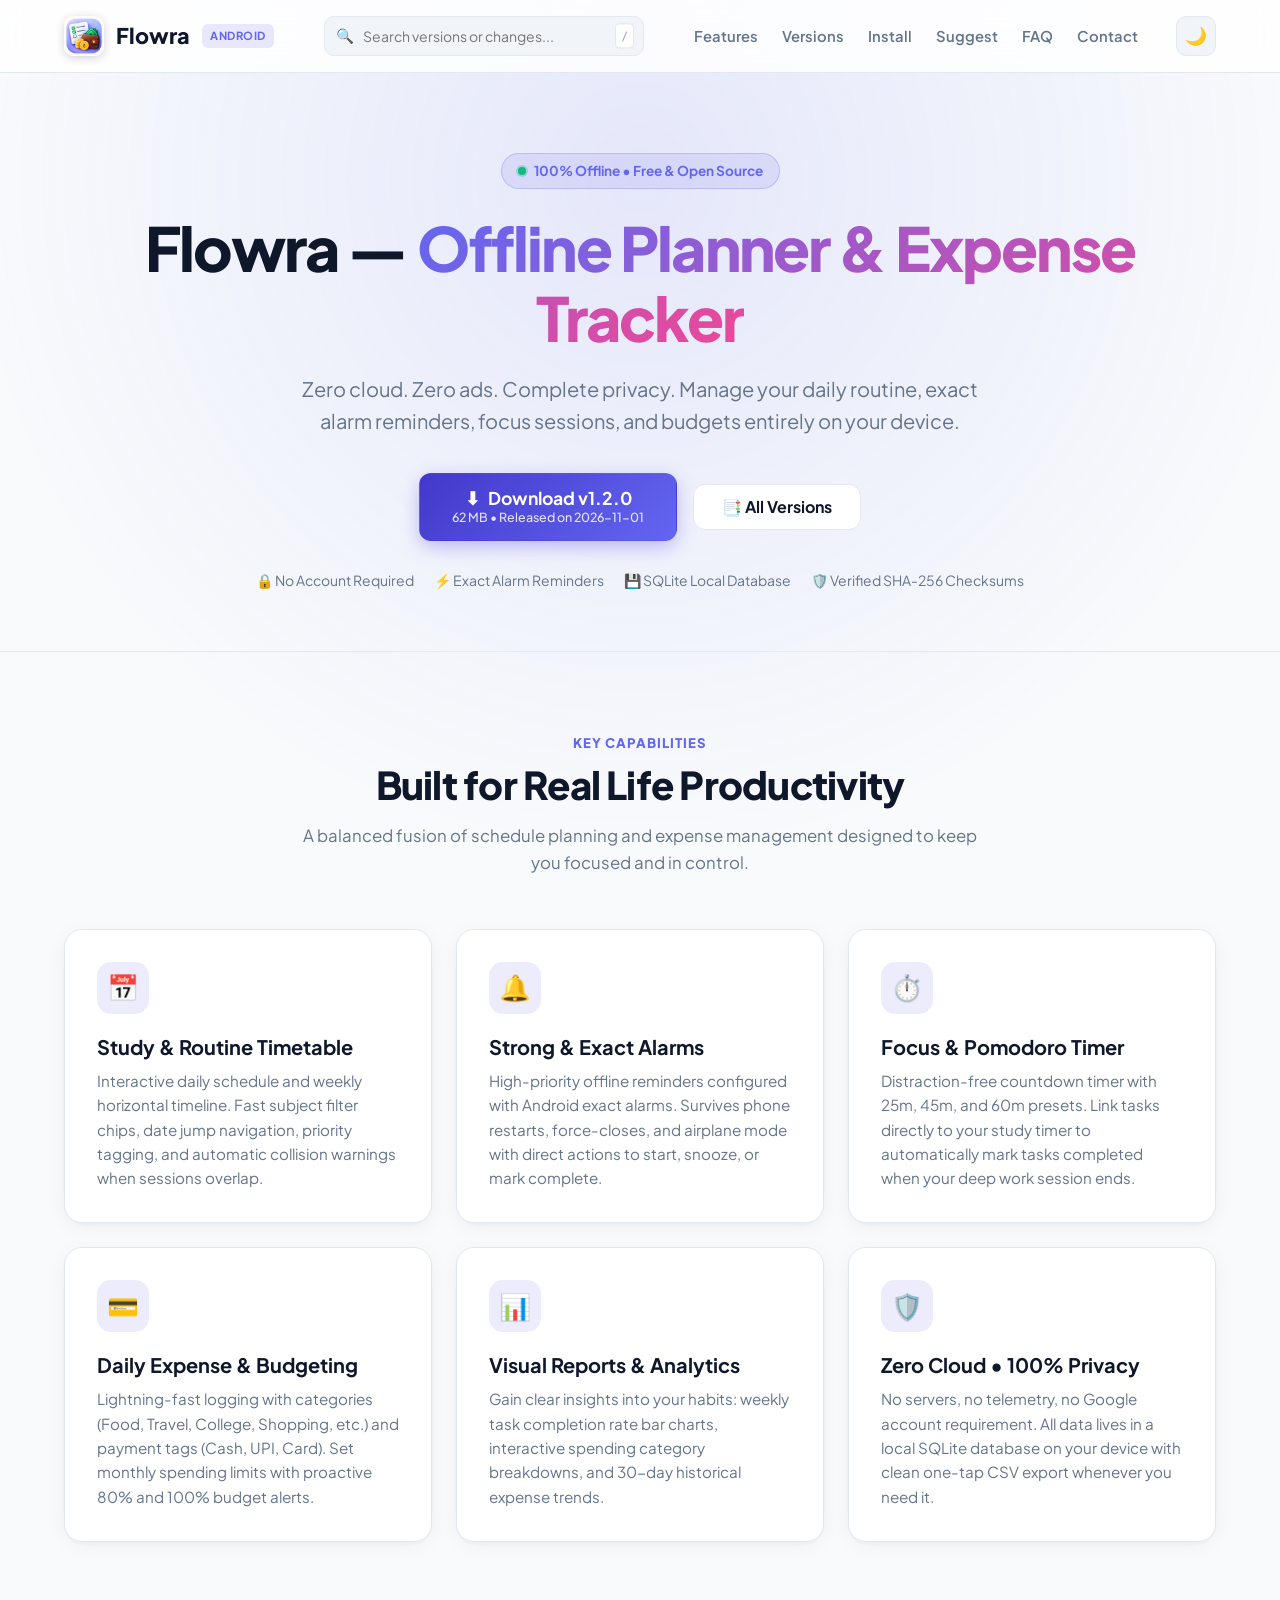
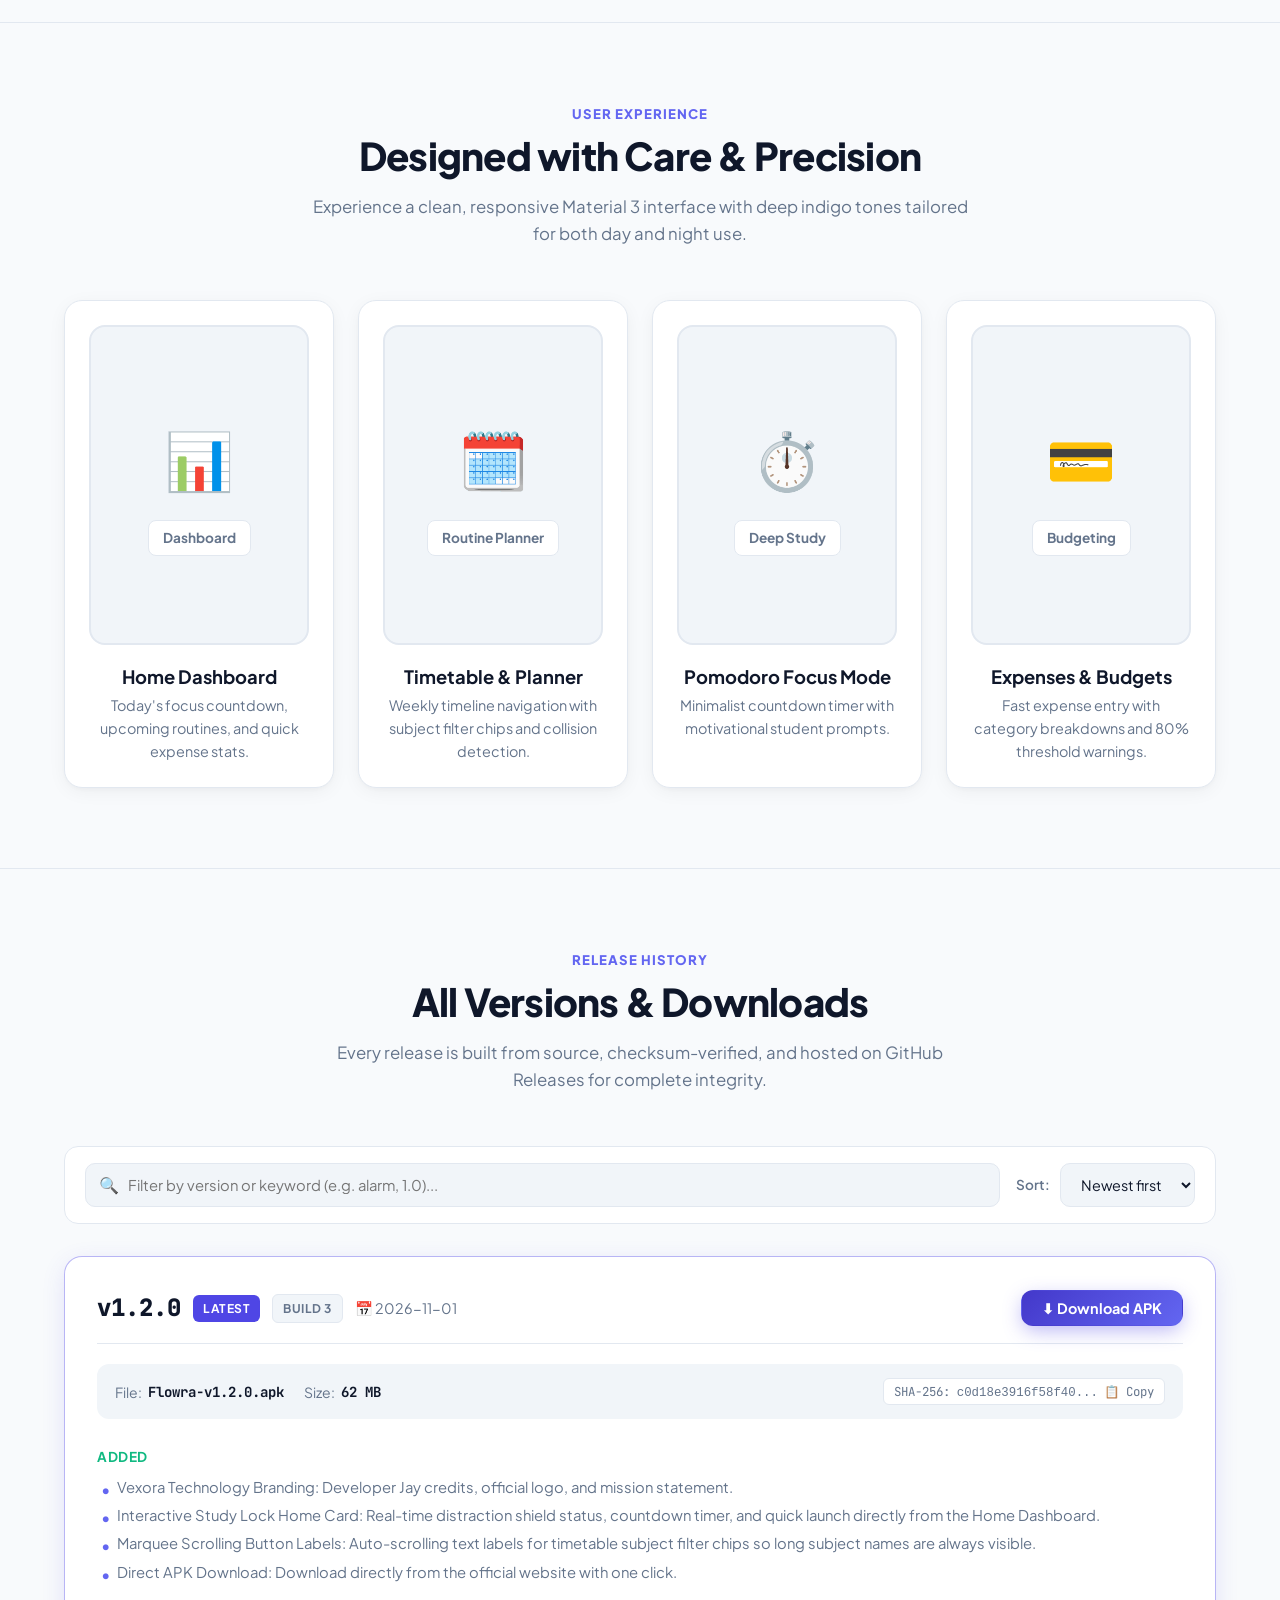
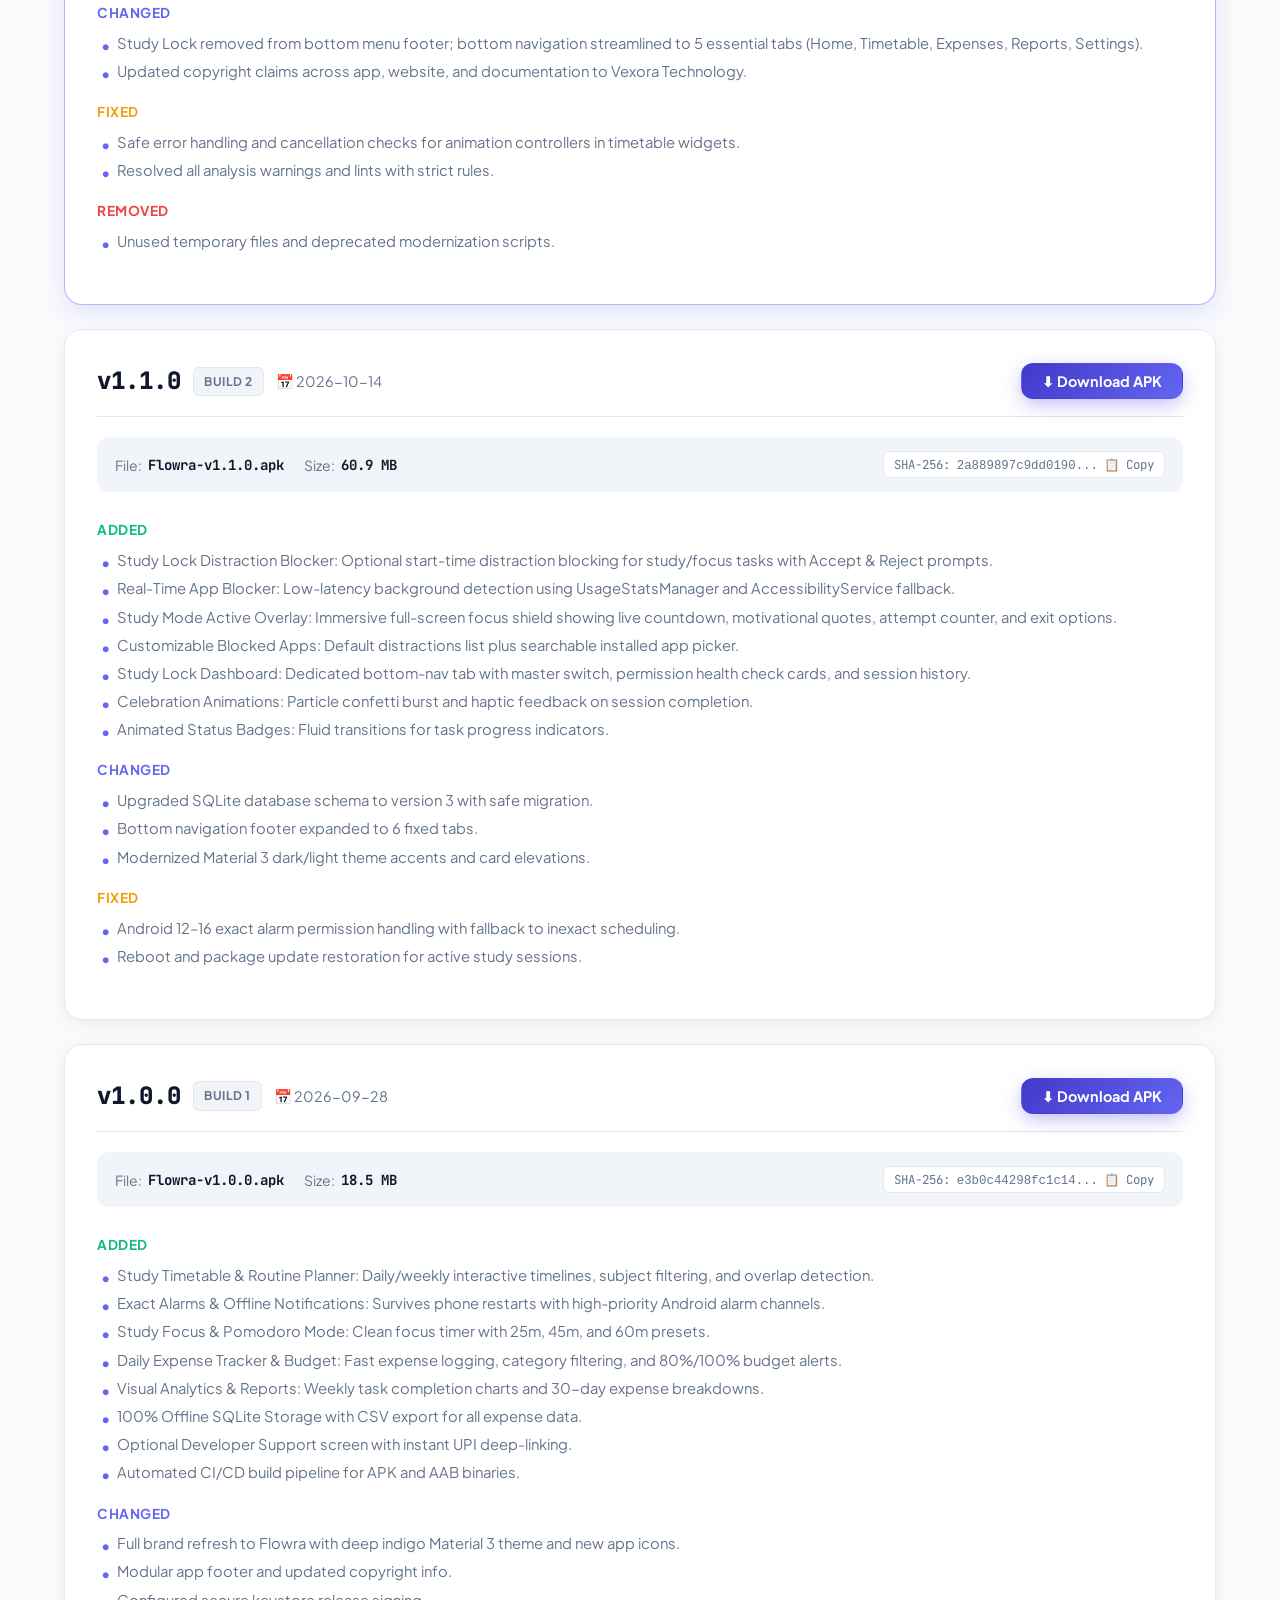
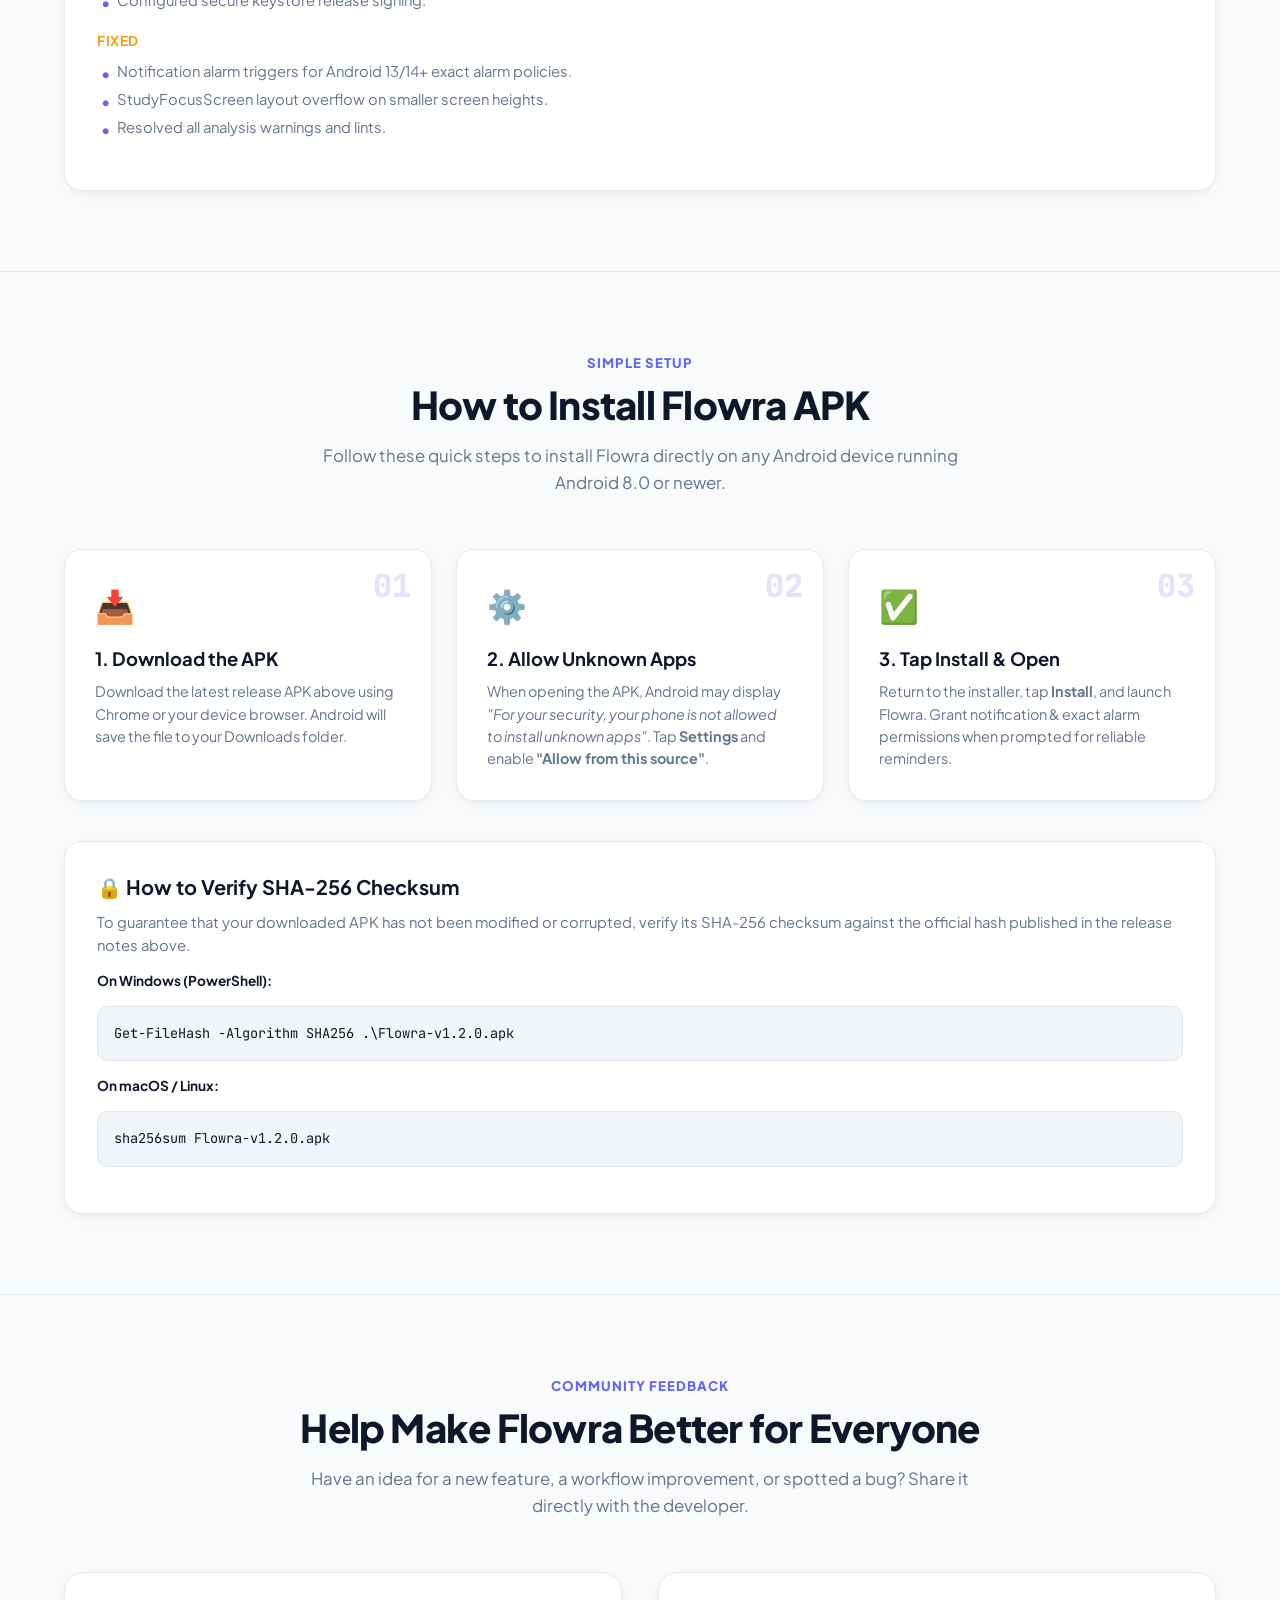
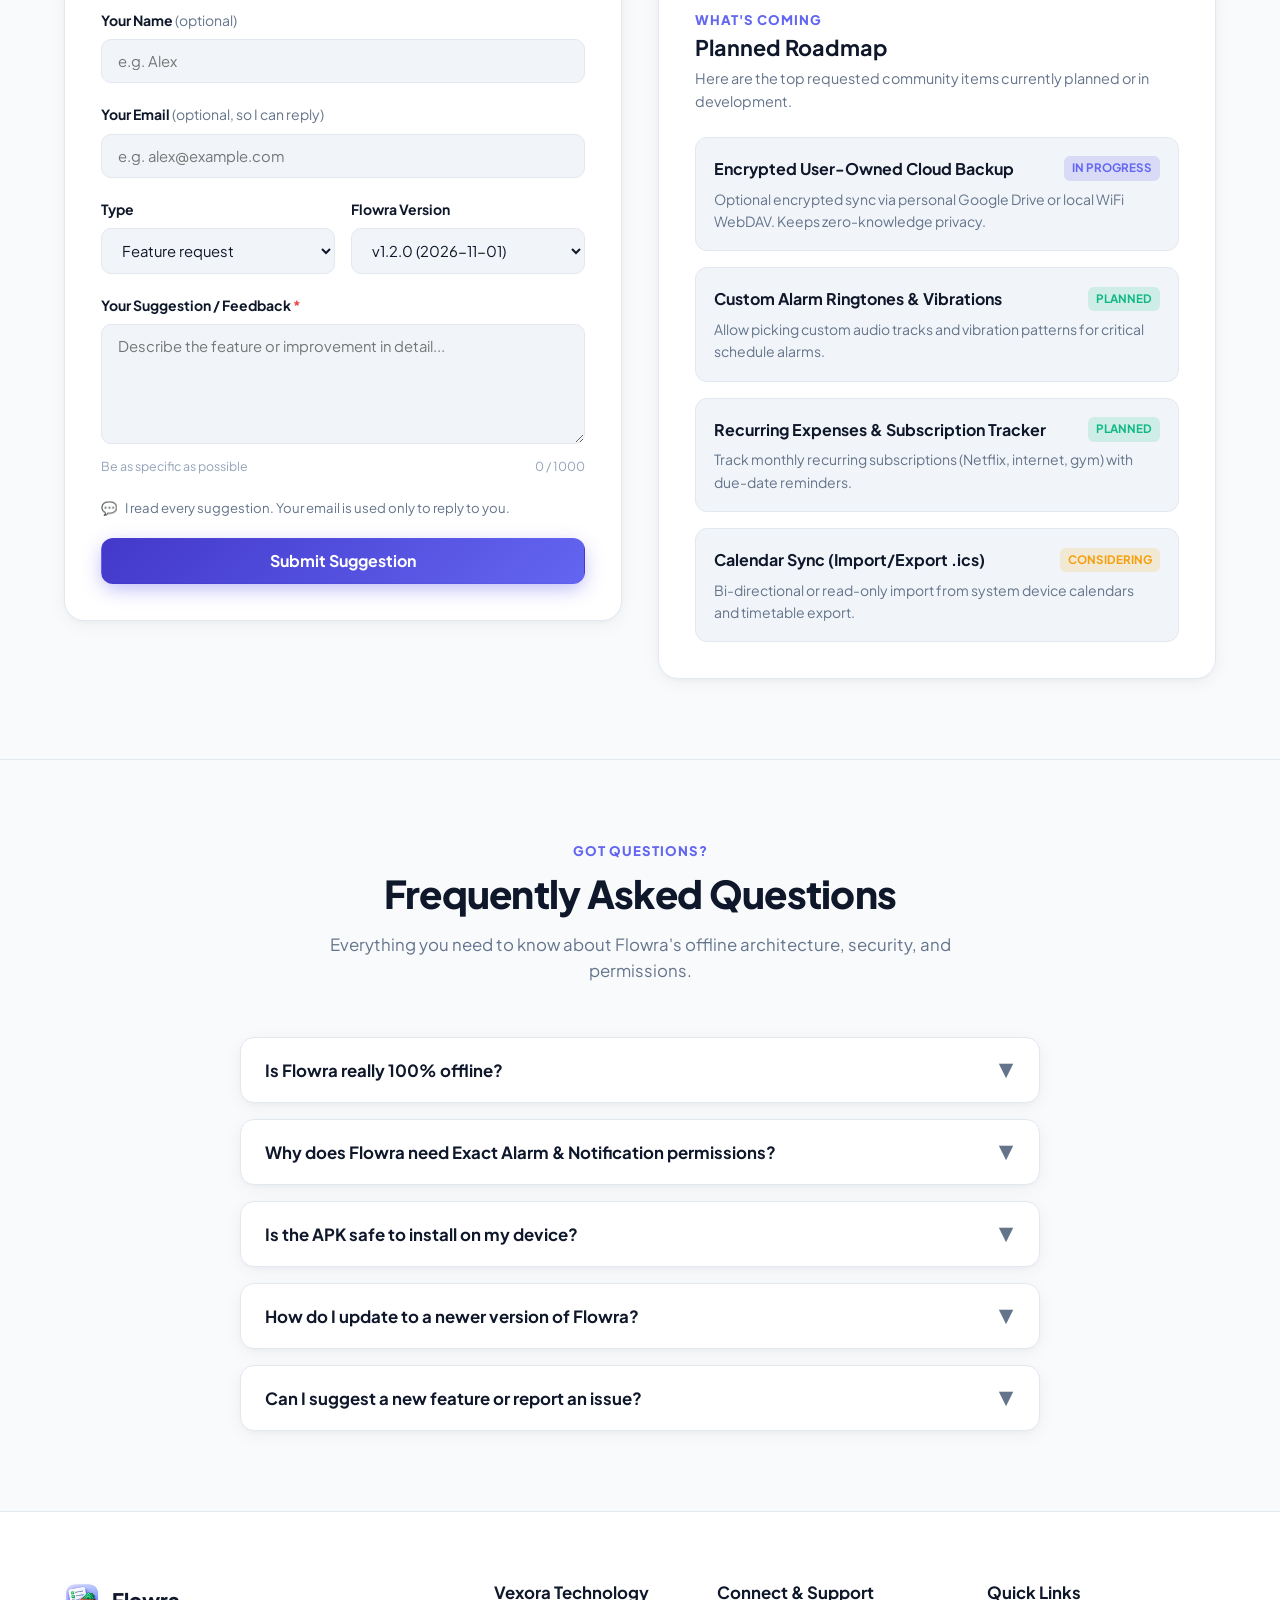
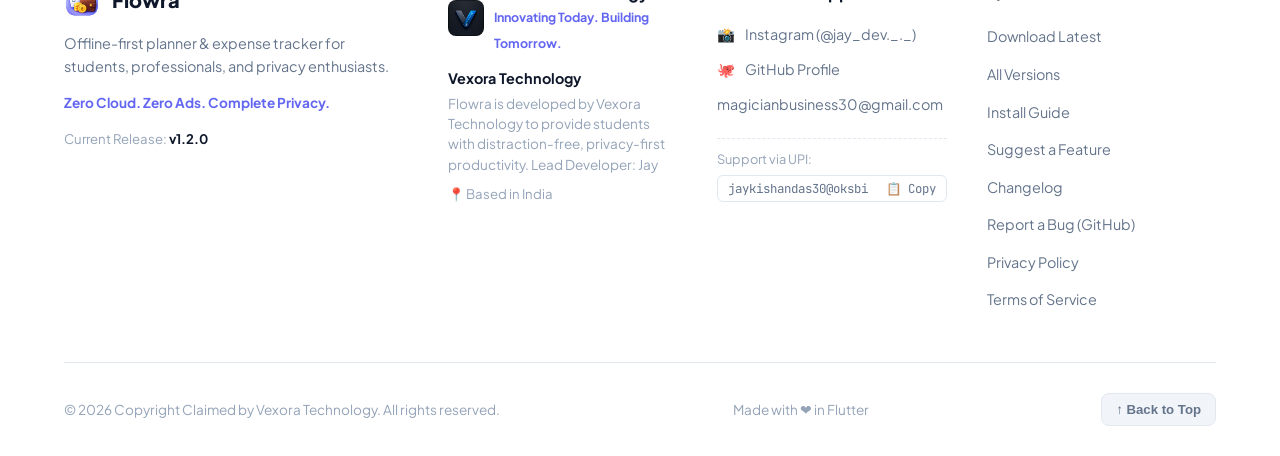
==== commit 848a32e2: "v1.2.0: Study Lock overhaul, folder restructuring, CI/CD fixes, responsive website Major Changes: - " ====
--- a/website/index.html
+++ b/website/index.html
@@ -110,7 +110,8 @@
         </p>
 
         <div class="hero-cta-group">
-          <a href="Flowra-v1.2.0.apk" id="heroDownloadBtn" class="btn btn-primary btn-hero-download" download="Flowra-v1.2.0.apk">
+          <a href="Flowra-v1.2.0.apk" id="heroDownloadBtn" class="btn btn-primary btn-hero-download"
+            download="Flowra-v1.2.0.apk">
             <span class="btn-main-label">
               <span>⬇</span>
               <strong id="heroVersionLabel">Download v1.2.0 (APK)</strong>
@@ -587,15 +588,20 @@
         <!-- Column 2: About Developer & Vexora Technology -->
         <div class="footer-col">
           <div style="display: flex; align-items: center; gap: 10px; margin-bottom: 12px;">
-            <img src="assets/vexora_logo.png" alt="Vexora Technology Logo" style="width: 36px; height: 36px; border-radius: 8px; object-fit: cover;">
+            <img src="assets/vexora_logo.png" alt="Vexora Technology Logo"
+              style="width: 36px; height: 36px; border-radius: 8px; object-fit: cover;">
             <div>
               <h4 style="margin: 0; font-size: 1.05rem;">Vexora Technology</h4>
-              <span style="font-size: 0.78rem; color: var(--primary-light); font-weight: 700;">Innovating Today. Building Tomorrow.</span>
-            </div>
-          </div>
-          <p id="footerDevName" style="font-weight: 700; color: var(--text-main); margin-bottom: 4px;">Developer: Jay</p>
-          <p id="footerDevBio" style="font-size: 0.85rem; line-height: 1.5; color: var(--text-subtle); margin-bottom: 8px;">
-            This project was made by Vexora Technology to help students simplify routines, stay focused, and achieve their goals.
+              <span style="font-size: 0.78rem; color: var(--primary-light); font-weight: 700;">Innovating Today.
+                Building Tomorrow.</span>
+            </div>
+          </div>
+          <p id="footerDevName" style="font-weight: 700; color: var(--text-main); margin-bottom: 4px;">Vexora Technology
+          </p>
+          <p id="footerDevBio"
+            style="font-size: 0.85rem; line-height: 1.5; color: var(--text-subtle); margin-bottom: 8px;">
+            Flowra is crafted by Vexora Technology to empower students with private, distraction-free
+            productivity.<br>Lead Developer: Jay
           </p>
           <p id="footerDevLocation" style="font-size: 0.825rem; color: var(--text-subtle);">
             📍 Based in India
@@ -610,8 +616,8 @@
               rel="noopener noreferrer" class="social-link-item">
               <span>📸</span> <span>Instagram (@jay_dev._._)</span>
             </a>
-            <a href="https://github.com/Itzjay169" id="footerGithubProfileLink" target="_blank" rel="noopener noreferrer"
-              class="social-link-item">
+            <a href="https://github.com/Itzjay169" id="footerGithubProfileLink" target="_blank"
+              rel="noopener noreferrer" class="social-link-item">
               <span>🐙</span> <span>GitHub Profile</span>
             </a>
             <a href="mailto:magicianbusiness30@gmail.com" id="footerEmailLink" class="social-link-item">
@@ -651,7 +657,7 @@
       <!-- Bottom Bar -->
       <div class="footer-bottom-bar">
         <div>
-          © <span id="currentYear">2026</span> Vexora Technology • Developed by Jay • Licensed under the MIT License.
+          © 2026 Copyright Claimed by Vexora Technology. All rights reserved.
         </div>
         <div>
           Made with ❤ in Flutter
--- a/website/css/style.css
+++ b/website/css/style.css
@@ -457,7 +457,7 @@
 /* Features Grid */
 .features-grid {
   display: grid;
-  grid-template-columns: repeat(auto-fit, minmax(320px, 1fr));
+  grid-template-columns: repeat(auto-fit, minmax(min(100%, 280px), 1fr));
   gap: 24px;
 }
 
@@ -506,7 +506,7 @@
 /* App Showcase / Screenshots Section */
 .showcase-container {
   display: grid;
-  grid-template-columns: repeat(auto-fit, minmax(280px, 1fr));
+  grid-template-columns: repeat(auto-fit, minmax(min(100%, 260px), 1fr));
   gap: 24px;
 }
 
@@ -813,7 +813,7 @@
 /* Install Guide Section */
 .install-steps {
   display: grid;
-  grid-template-columns: repeat(auto-fit, minmax(260px, 1fr));
+  grid-template-columns: repeat(auto-fit, minmax(min(100%, 240px), 1fr));
   gap: 24px;
   margin-bottom: 40px;
 }
@@ -1254,7 +1254,7 @@
     gap: 36px;
   }
   .suggestion-layout {
-    grid-template-columns: 1fr;
+    grid-template-columns: minmax(0, 1fr);
   }
 }
 
@@ -1300,3 +1300,88 @@
     width: 100%;
   }
 }
+
+@media (max-width: 480px) {
+  .container {
+    padding: 0 14px;
+  }
+  .brand-badge {
+    display: none;
+  }
+  .nav-wrap {
+    gap: 8px;
+  }
+  .brand-link {
+    font-size: 1.15rem;
+    gap: 8px;
+  }
+  .brand-logo {
+    width: 32px;
+    height: 32px;
+  }
+  .nav-actions {
+    gap: 8px;
+  }
+  .theme-toggle-btn, .mobile-menu-btn {
+    width: 36px;
+    height: 36px;
+  }
+  .feature-card, .showcase-item, .step-card, .suggestion-form-card, .roadmap-card {
+    padding: 18px;
+    min-width: 0;
+    max-width: 100%;
+  }
+  .suggestion-layout {
+    grid-template-columns: minmax(0, 1fr);
+  }
+  .hero-title {
+    font-size: 1.85rem;
+    line-height: 1.25;
+  }
+  .hero-subtitle {
+    font-size: 0.95rem;
+  }
+  .sha256-box {
+    font-size: 0.72rem;
+    padding: 8px 10px;
+  }
+  .sha256-box code {
+    word-break: break-all;
+    overflow-wrap: anywhere;
+  }
+  .version-meta-pill {
+    font-size: 0.75rem;
+    padding: 3px 8px;
+  }
+  .version-card-header {
+    flex-direction: column;
+    align-items: flex-start;
+    gap: 8px;
+  }
+  .step-number {
+    width: 32px;
+    height: 32px;
+    font-size: 0.9rem;
+  }
+}
+
+@media (max-width: 340px) {
+  .container {
+    padding: 0 10px;
+  }
+  .hero-title {
+    font-size: 1.6rem;
+  }
+  .nav-brand span {
+    font-size: 1.05rem;
+  }
+}
+
+@media (prefers-reduced-motion: reduce) {
+  *, *::before, *::after {
+    animation-duration: 0.01ms !important;
+    animation-iteration-count: 1 !important;
+    transition-duration: 0.01ms !important;
+    scroll-behavior: auto !important;
+  }
+}
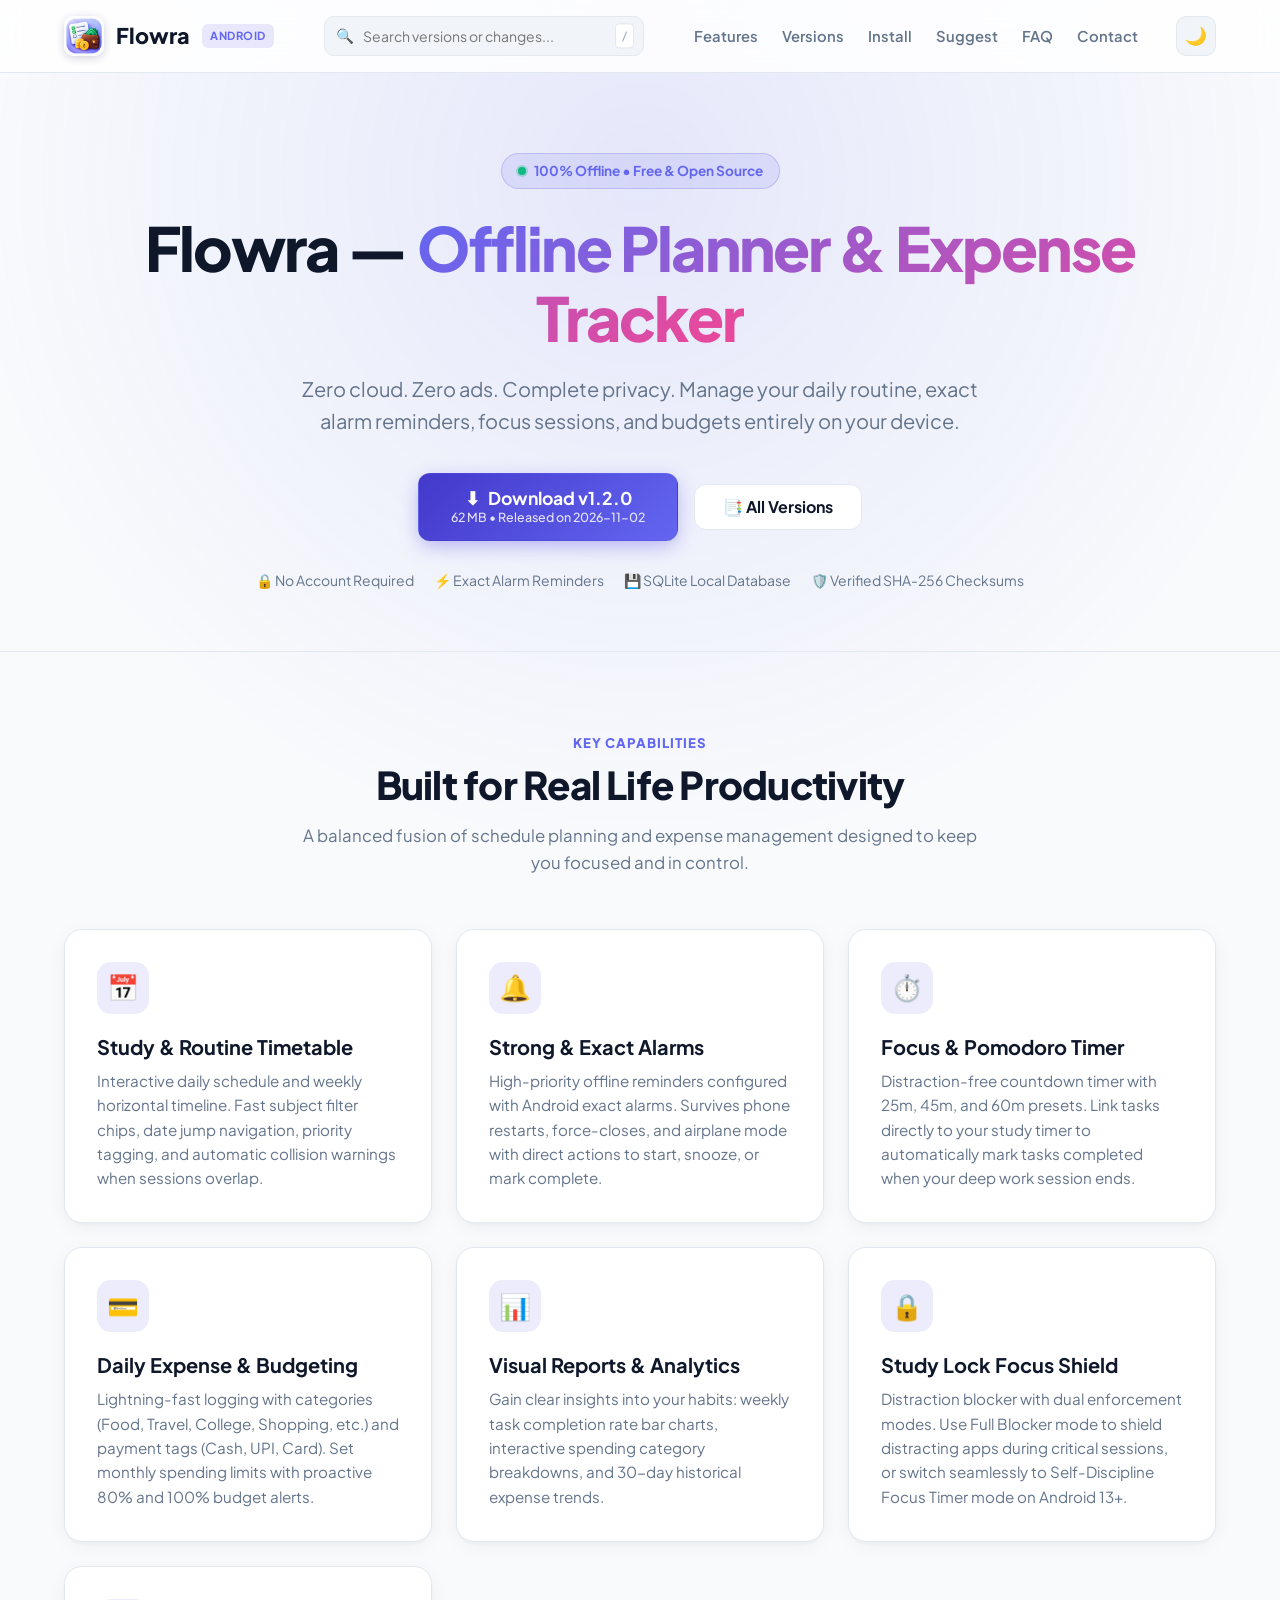
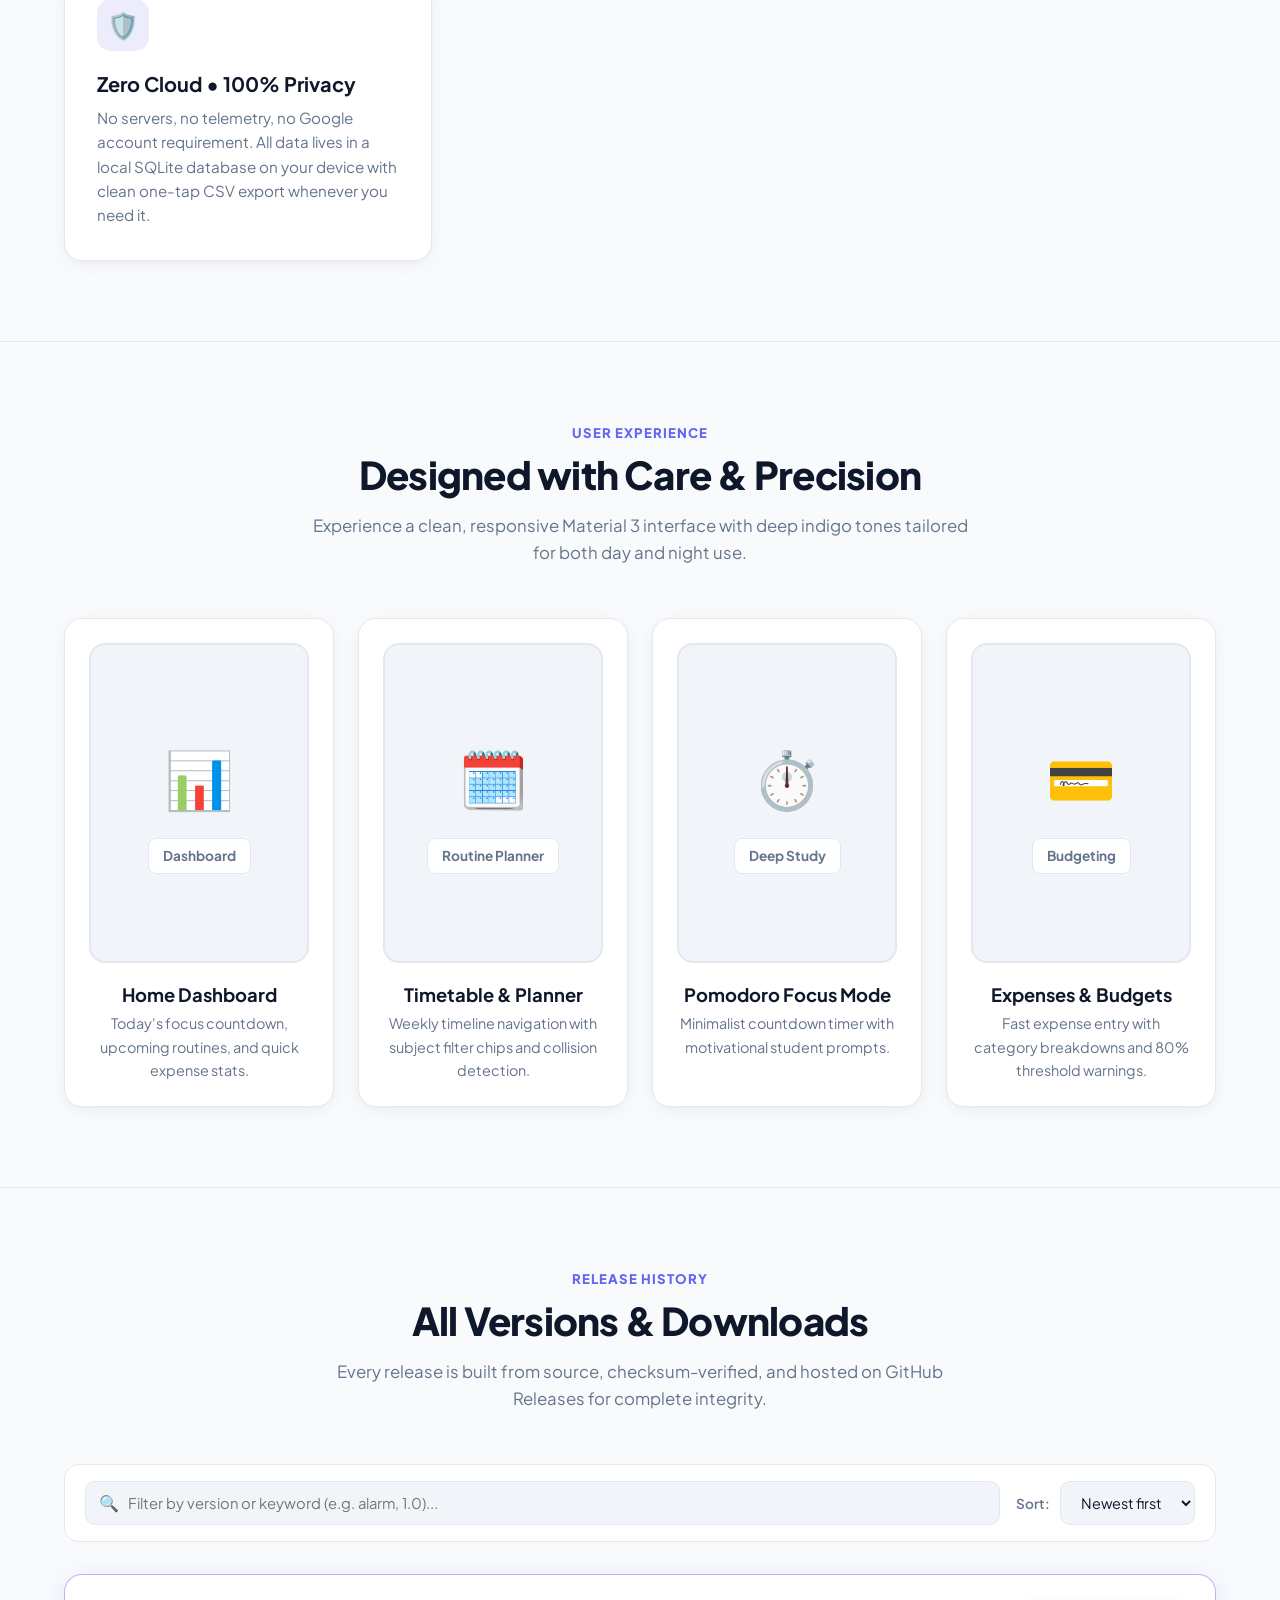
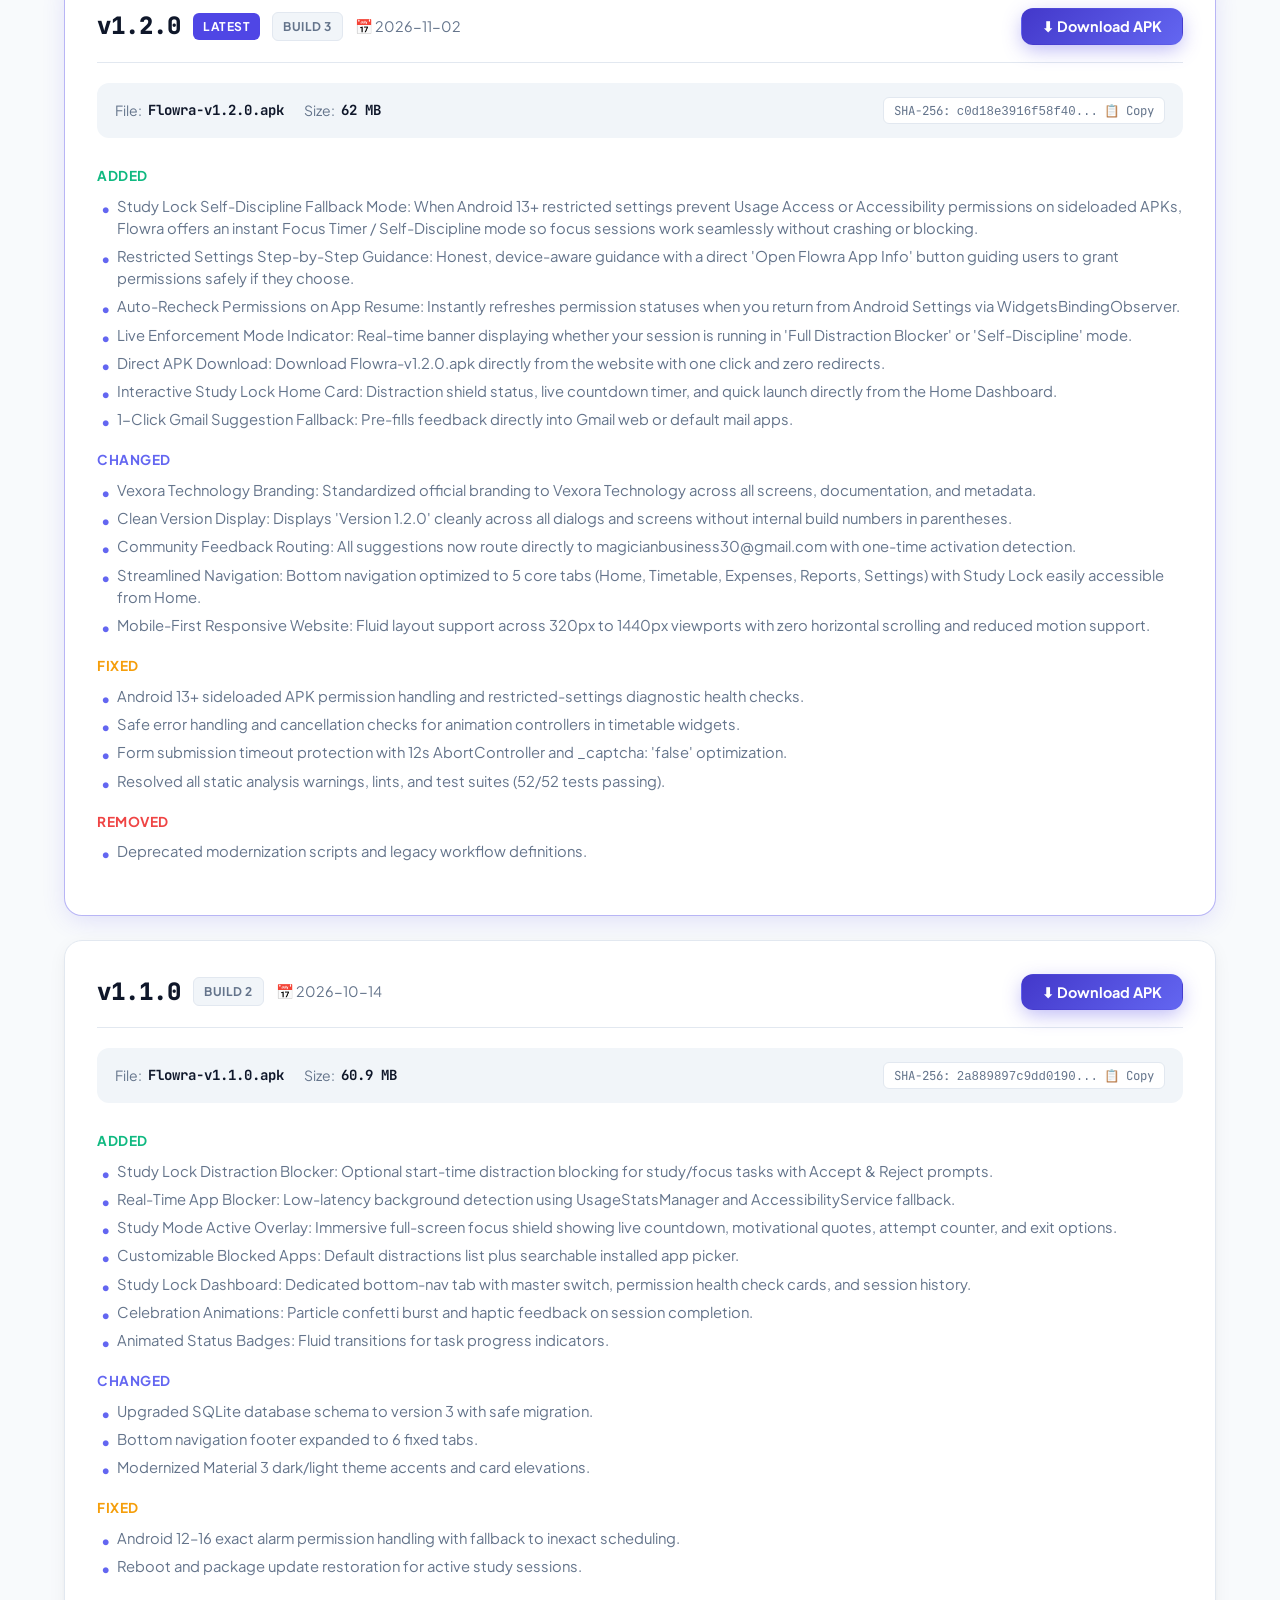
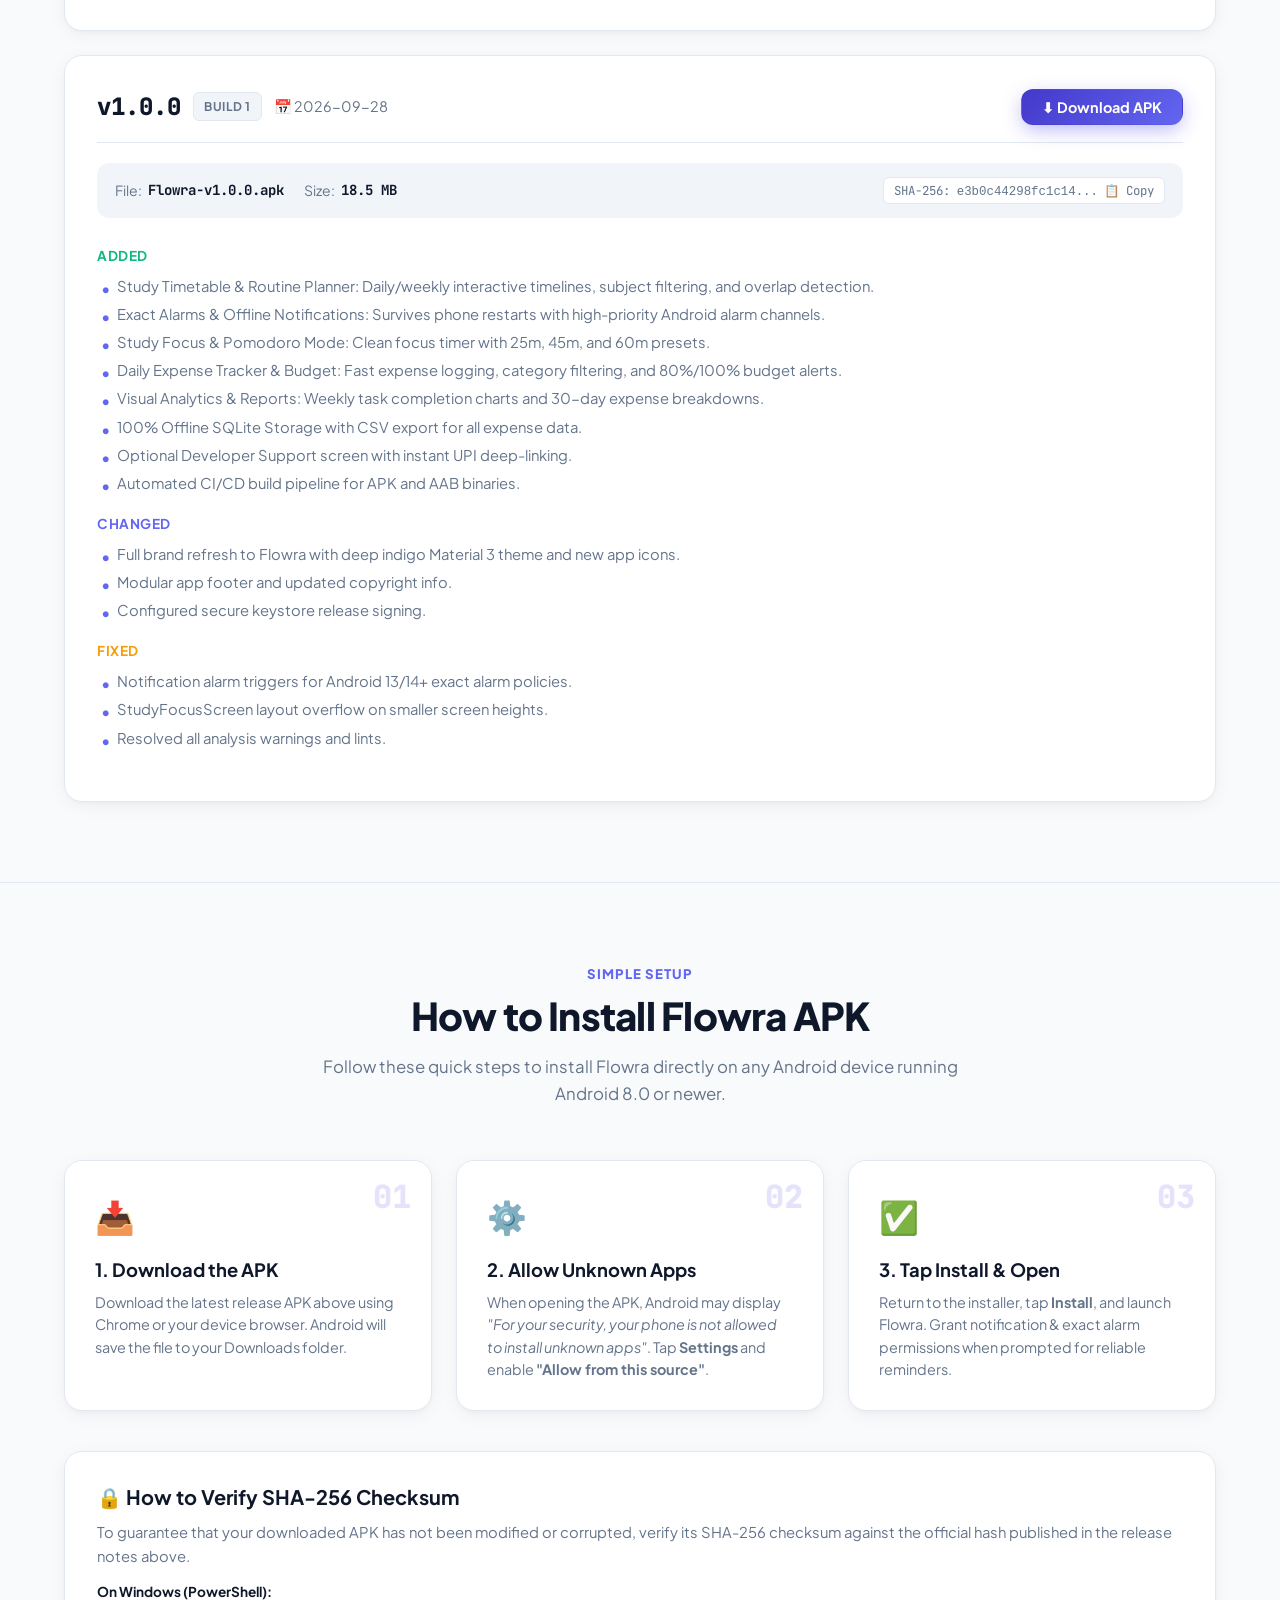
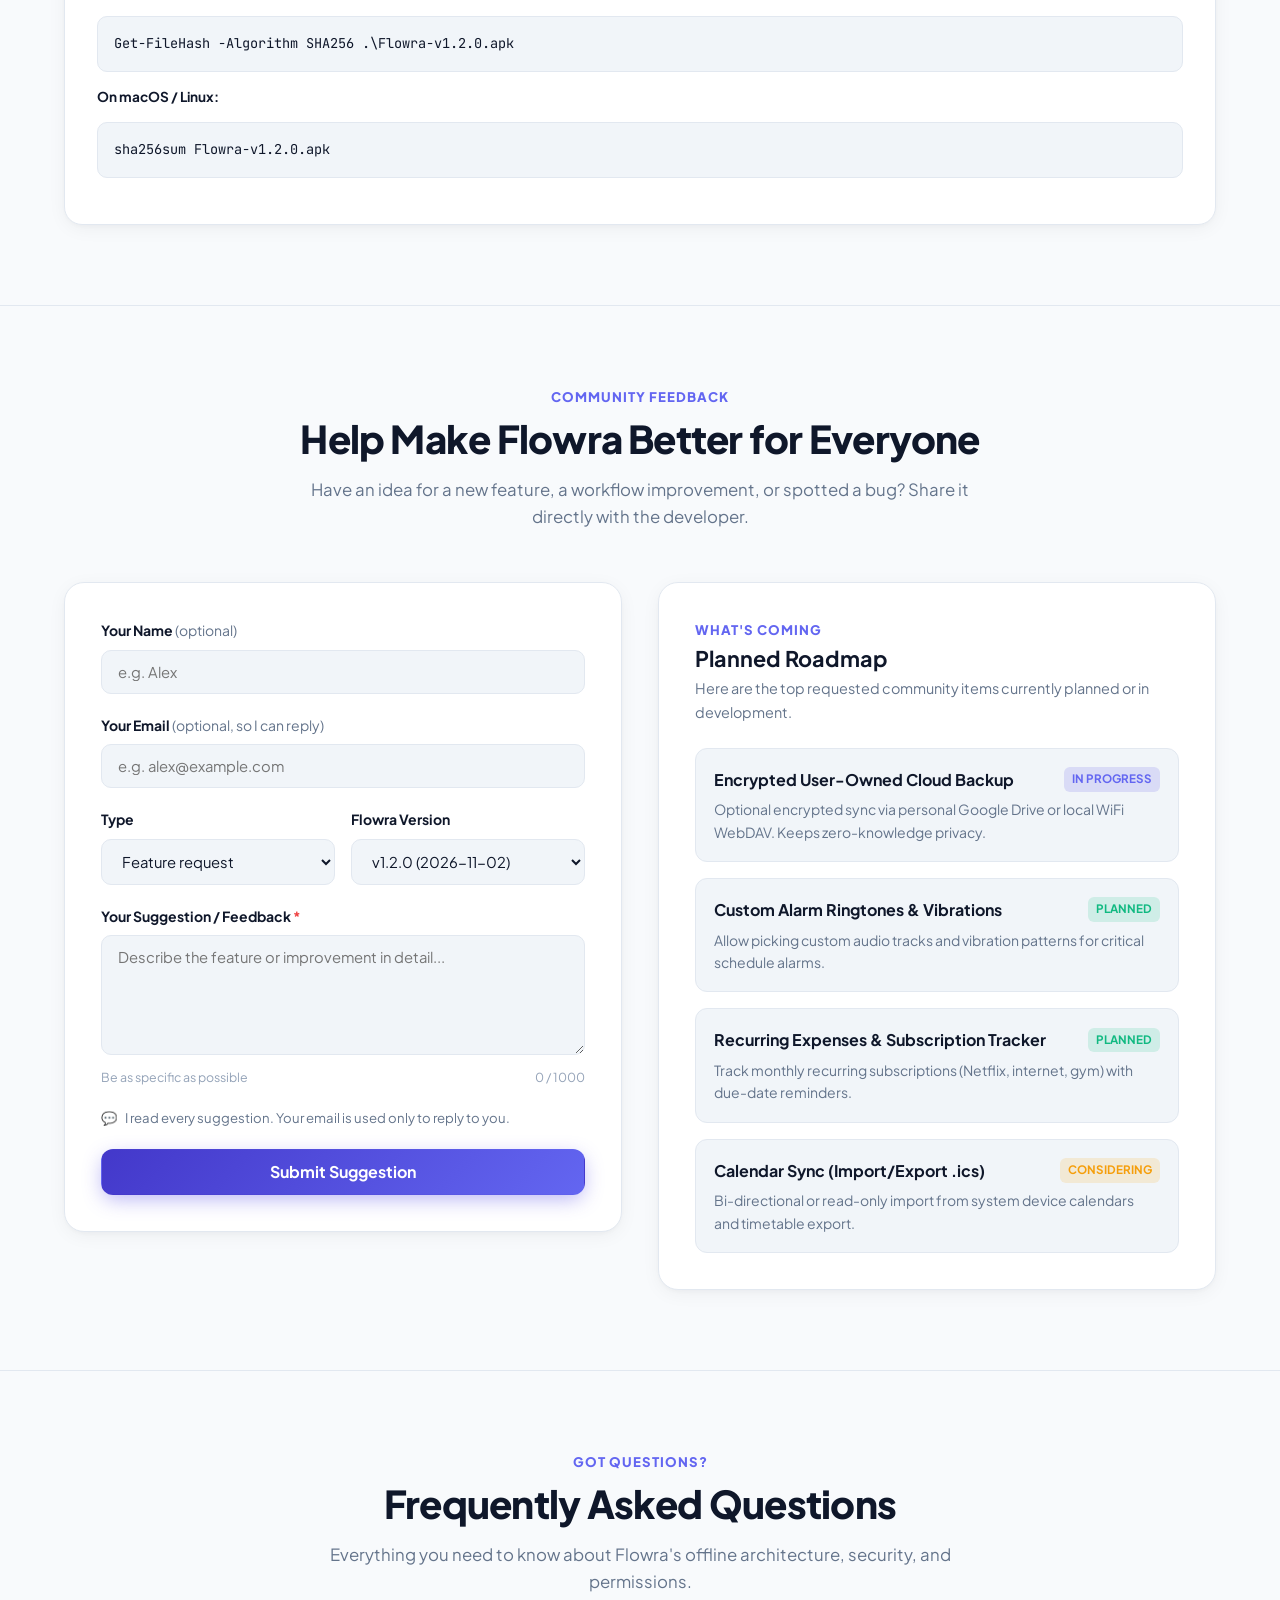
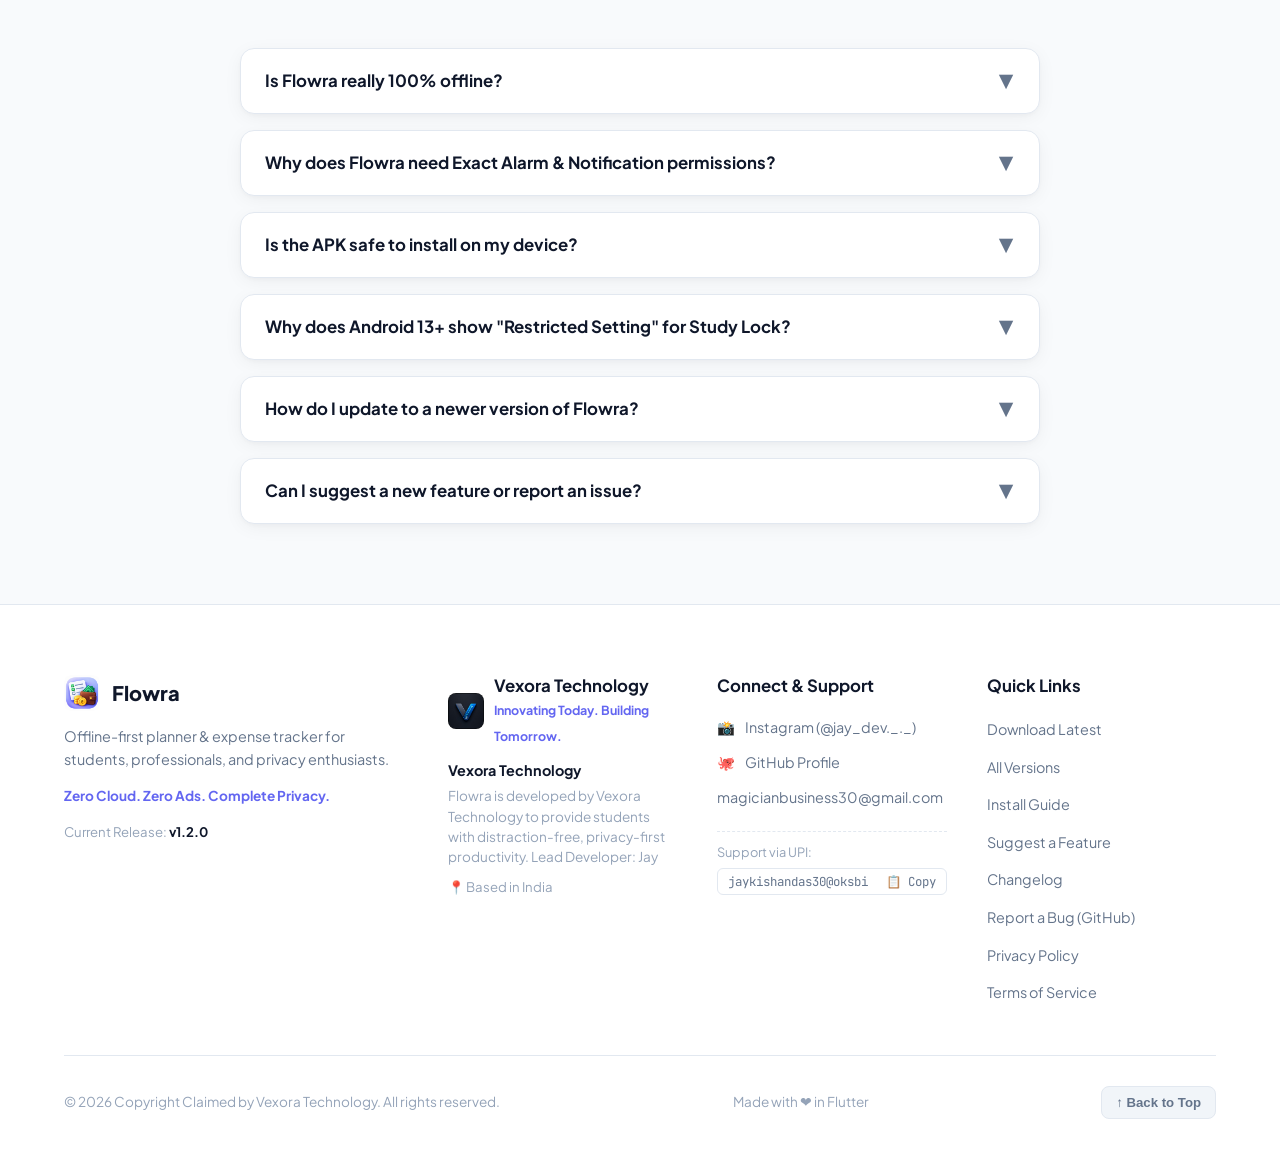
==== commit fbe88123: "feat(website): showcase v1.2.0 (build 3) changes and direct APK download - Updated releases.json & w" ====
--- a/website/index.html
+++ b/website/index.html
@@ -199,6 +199,16 @@
 
           <!-- Feature 6 -->
           <div class="feature-card">
+            <div class="feature-icon-wrap">🔒</div>
+            <h3 class="feature-title">Study Lock Focus Shield</h3>
+            <p class="feature-desc">
+              Distraction blocker with dual enforcement modes. Use Full Blocker mode to shield distracting apps during
+              critical sessions, or switch seamlessly to Self-Discipline Focus Timer mode on Android 13+.
+            </p>
+          </div>
+
+          <!-- Feature 7 -->
+          <div class="feature-card">
             <div class="feature-icon-wrap">🛡️</div>
             <h3 class="feature-title">Zero Cloud • 100% Privacy</h3>
             <p class="feature-desc">
@@ -444,8 +454,12 @@
 
               <!-- Fallback Options -->
               <div id="fallbackActions" class="fallback-actions">
-                <a href="#" id="emailFallbackBtn" class="btn btn-outline" style="width: 100%;">
-                  <span>✉️ Send by Email Instead</span>
+                <a href="#" id="gmailFallbackBtn" target="_blank" rel="noopener noreferrer" class="btn btn-primary"
+                  style="width: 100%; margin-bottom: 8px;">
+                  <span>✉️ Open & Send in Gmail</span>
+                </a>
+                <a href="#" id="emailFallbackBtn" class="btn btn-outline" style="width: 100%; margin-bottom: 8px;">
+                  <span>📧 Open Default Email App</span>
                 </a>
                 <a href="#" id="githubFallbackBtn" target="_blank" rel="noopener noreferrer" class="btn btn-outline"
                   style="width: 100%;">
@@ -525,6 +539,20 @@
                 Yes. Every release APK is built automatically in public via GitHub Actions from the open-source
                 repository. You can verify the integrity of the downloaded file using the published SHA-256 checksum
                 against your local download. Flowra is completely open source under the MIT License.
+              </div>
+            </div>
+          </div>
+
+          <div class="faq-item">
+            <button class="faq-question" type="button">
+              <span>Why does Android 13+ show "Restricted Setting" for Study Lock?</span>
+              <span class="faq-icon">▼</span>
+            </button>
+            <div class="faq-answer">
+              <div class="faq-answer-inner">
+                Android 13 and newer automatically restrict Accessibility and Usage Access for all apps installed outside of Google Play (sideloaded APKs).
+                Flowra includes a built-in <strong>Self-Discipline / Focus Timer Mode</strong> that works without any restricted permissions!
+                If you prefer Full Blocker mode, you can safely enable it by going to <em>Android Settings &gt; Apps &gt; Flowra &gt; tap the 3 dots in the top-right &gt; "Allow restricted settings"</em>, then grant the permission.
               </div>
             </div>
           </div>
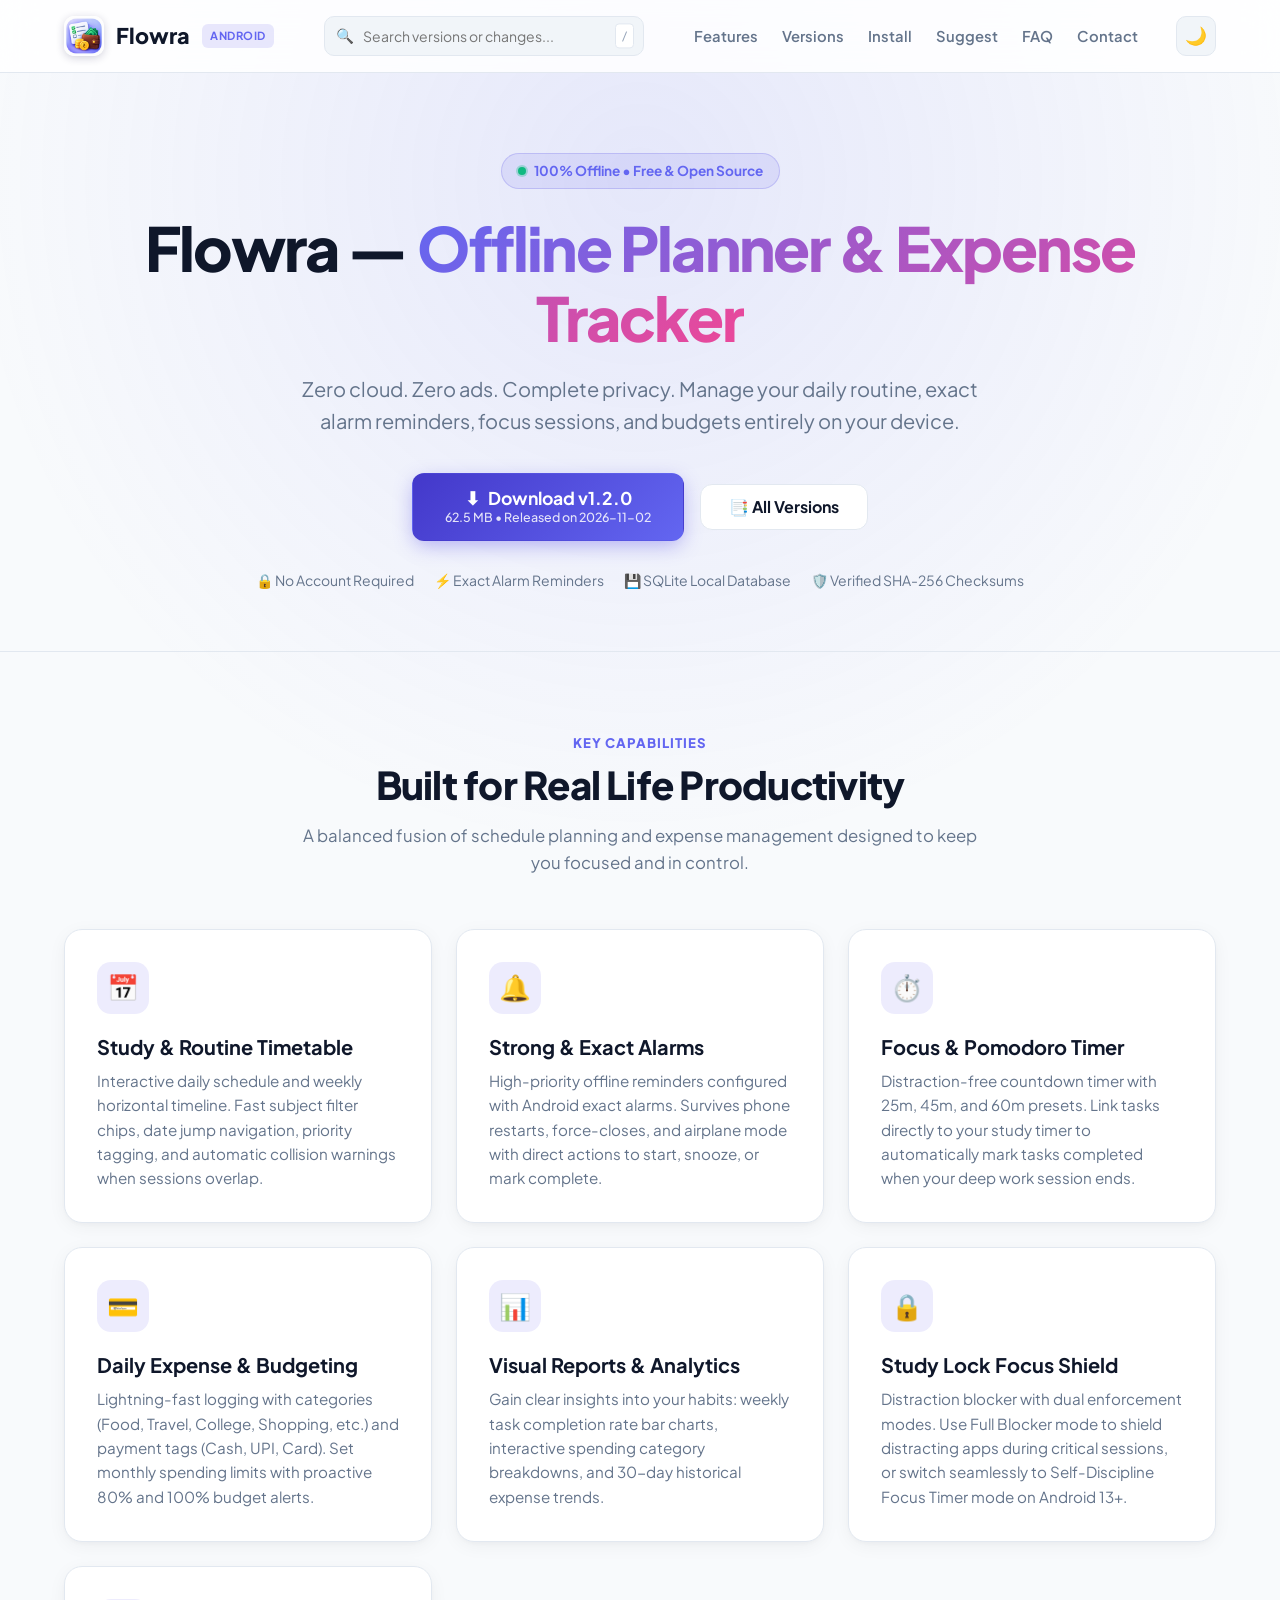
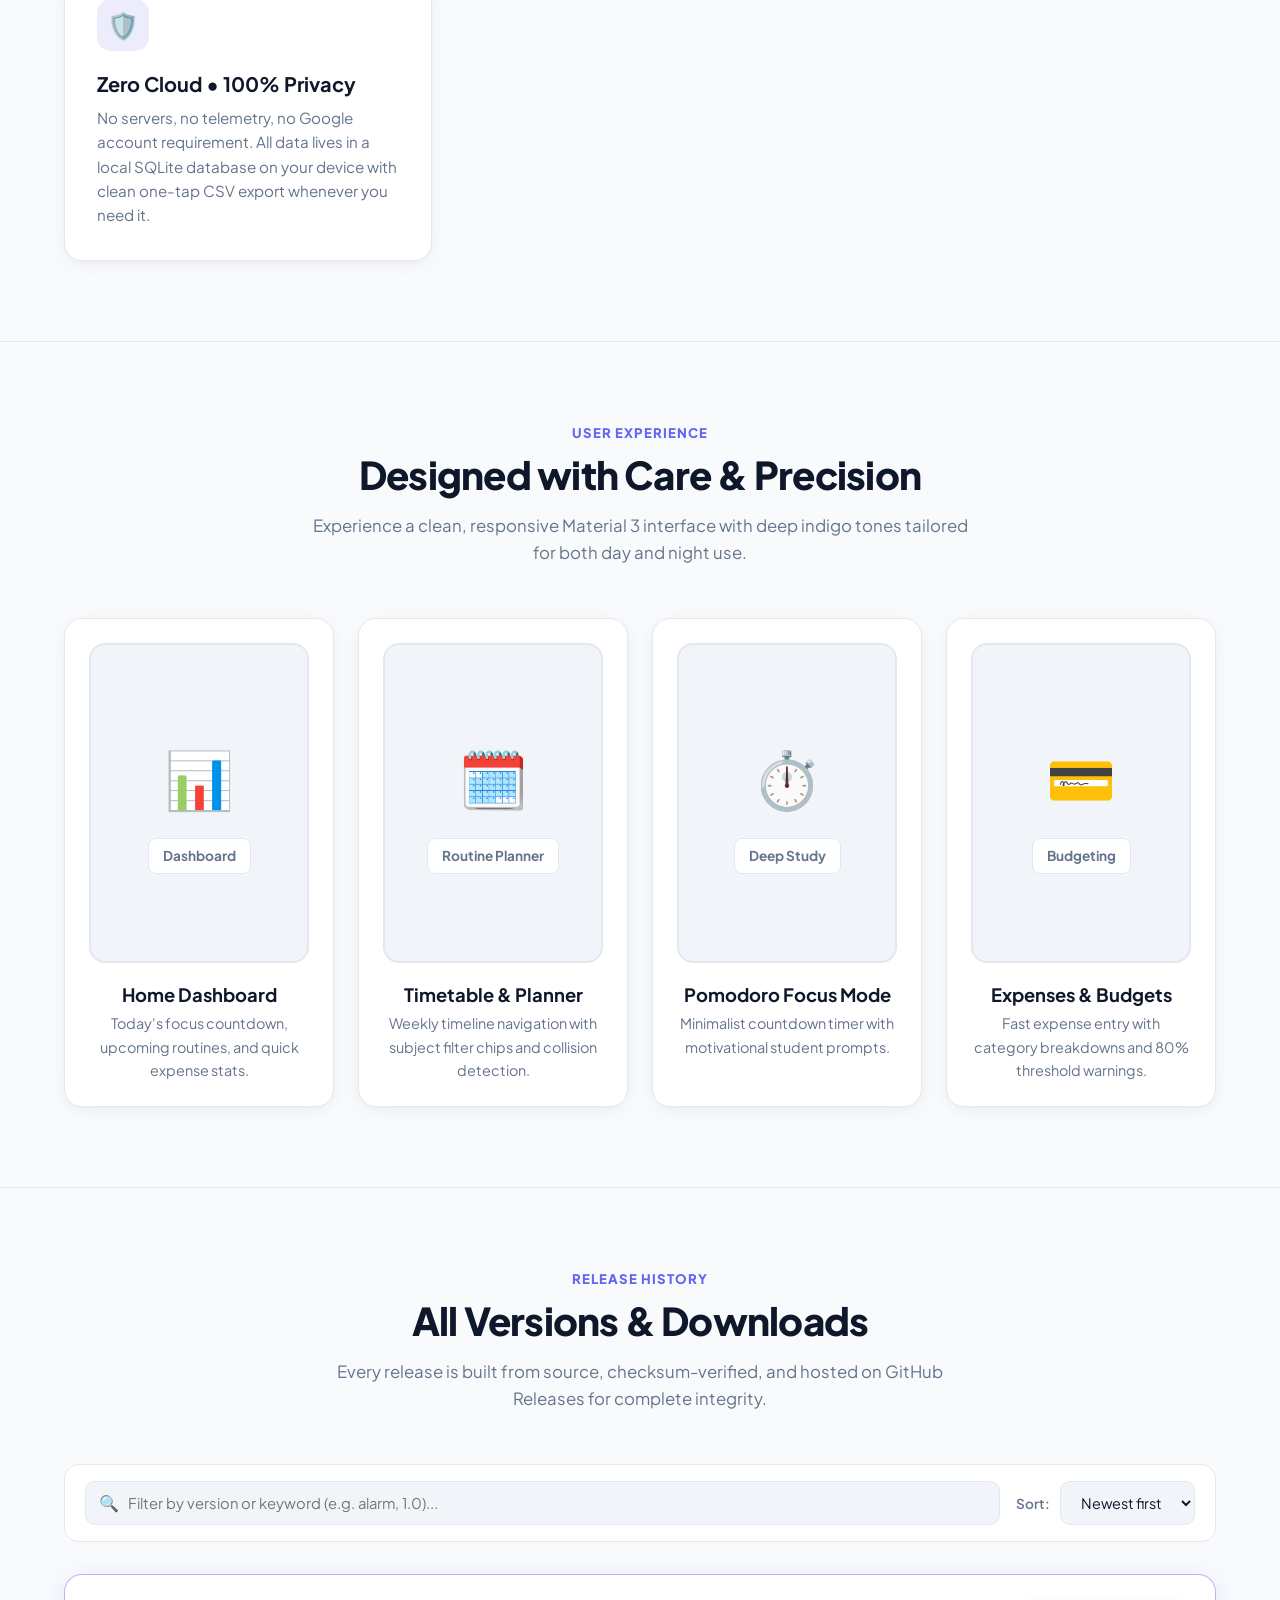
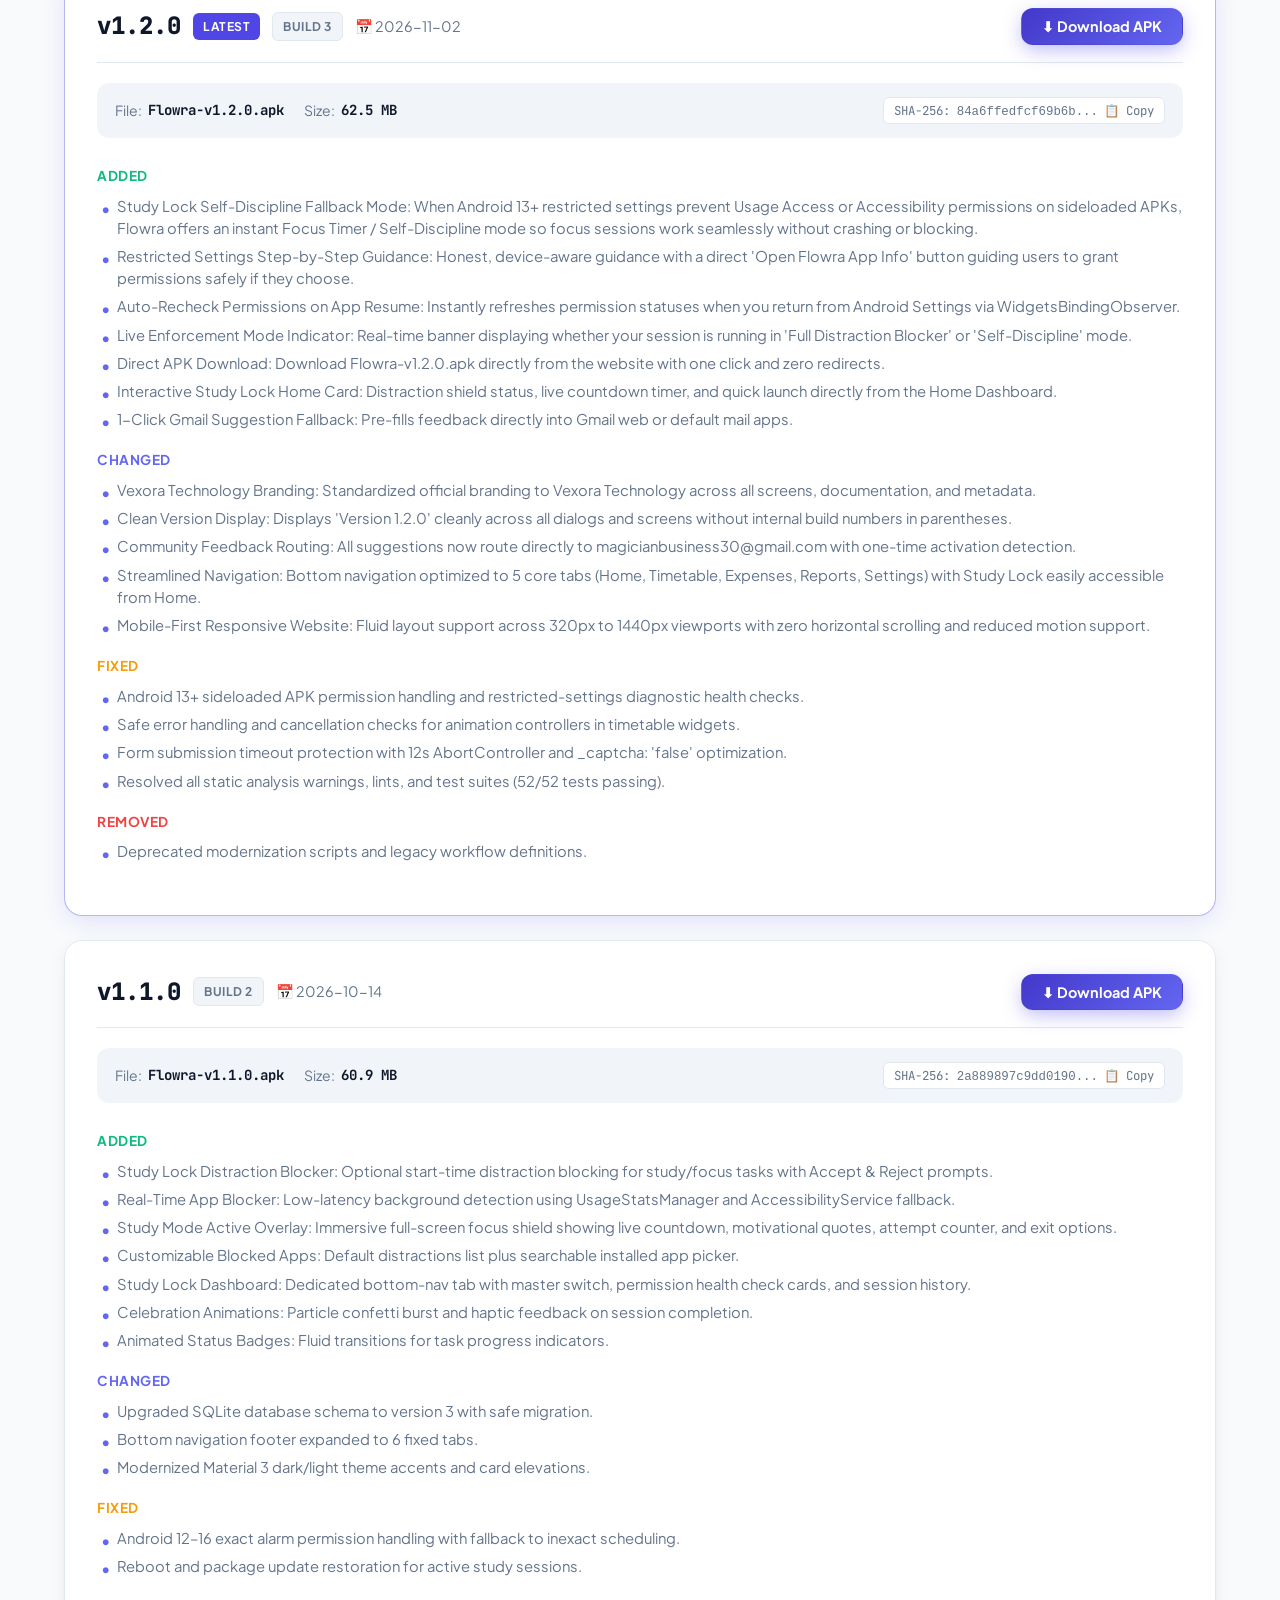
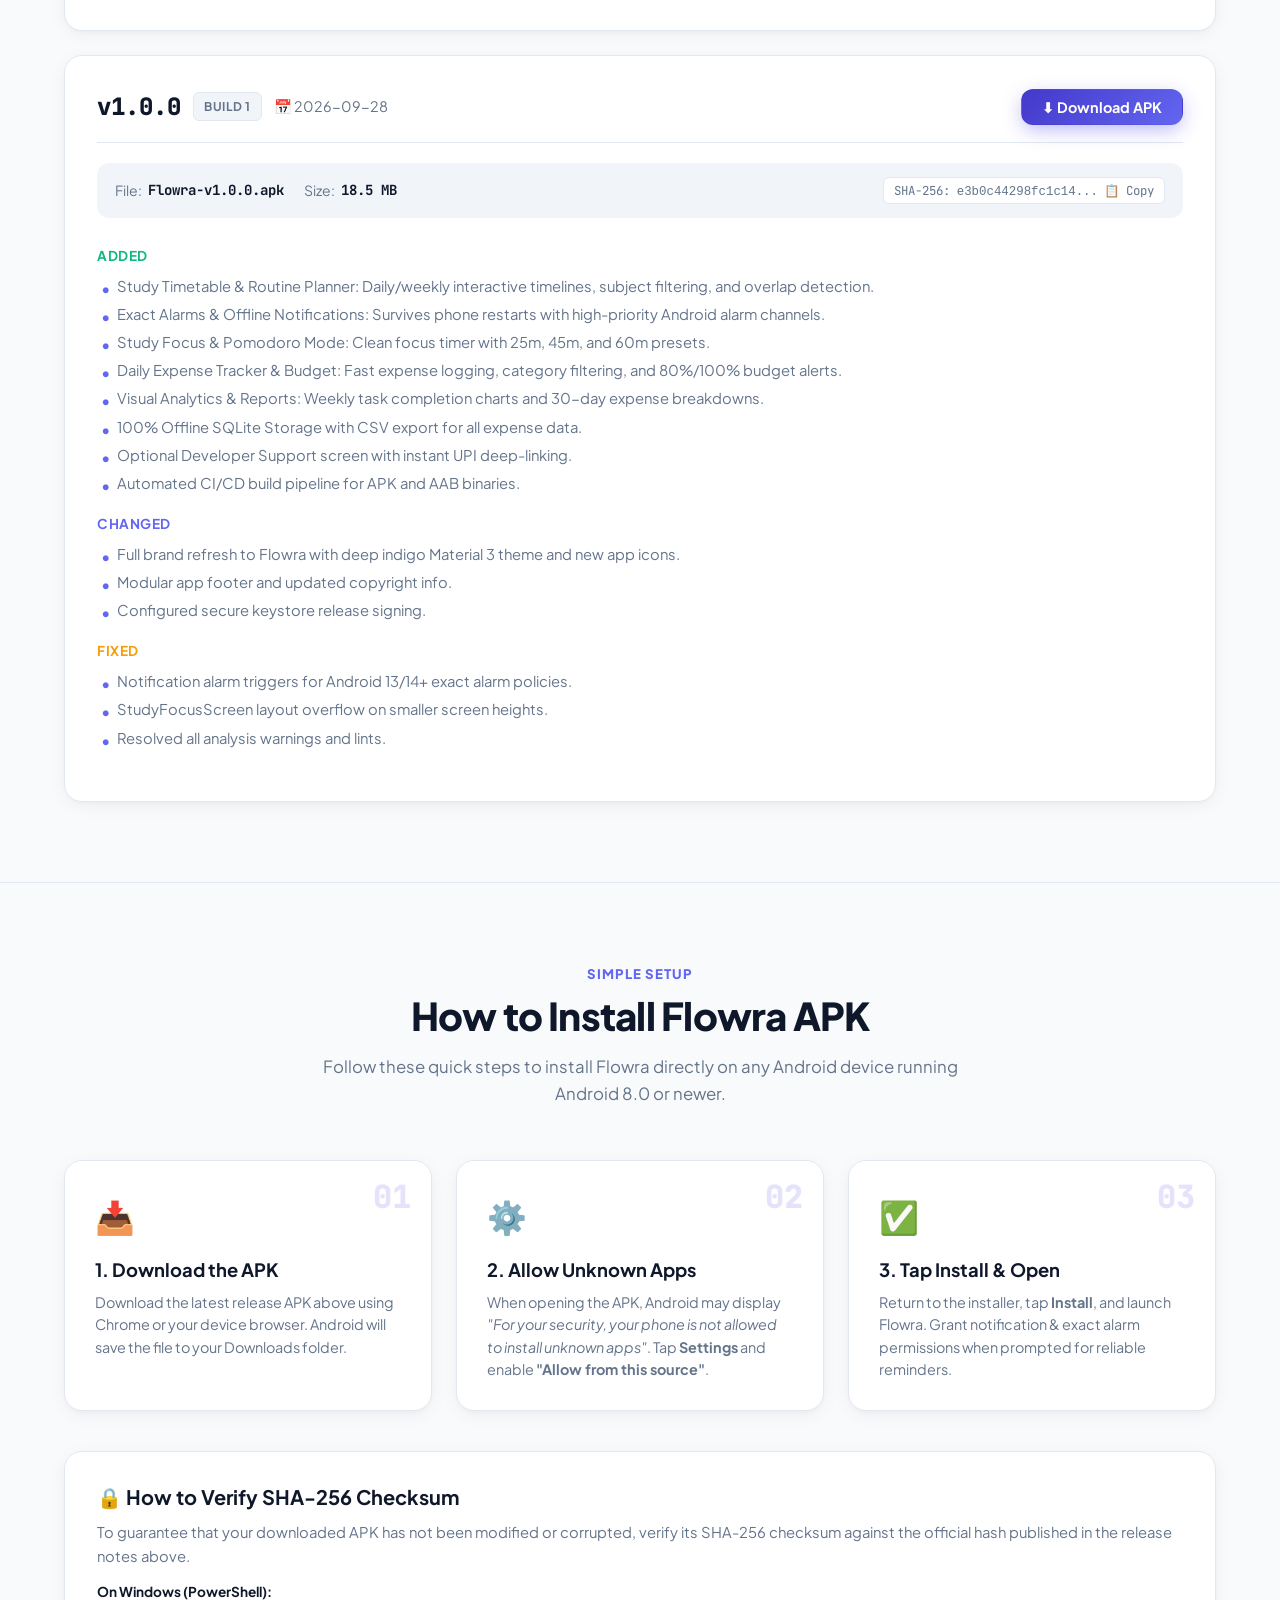
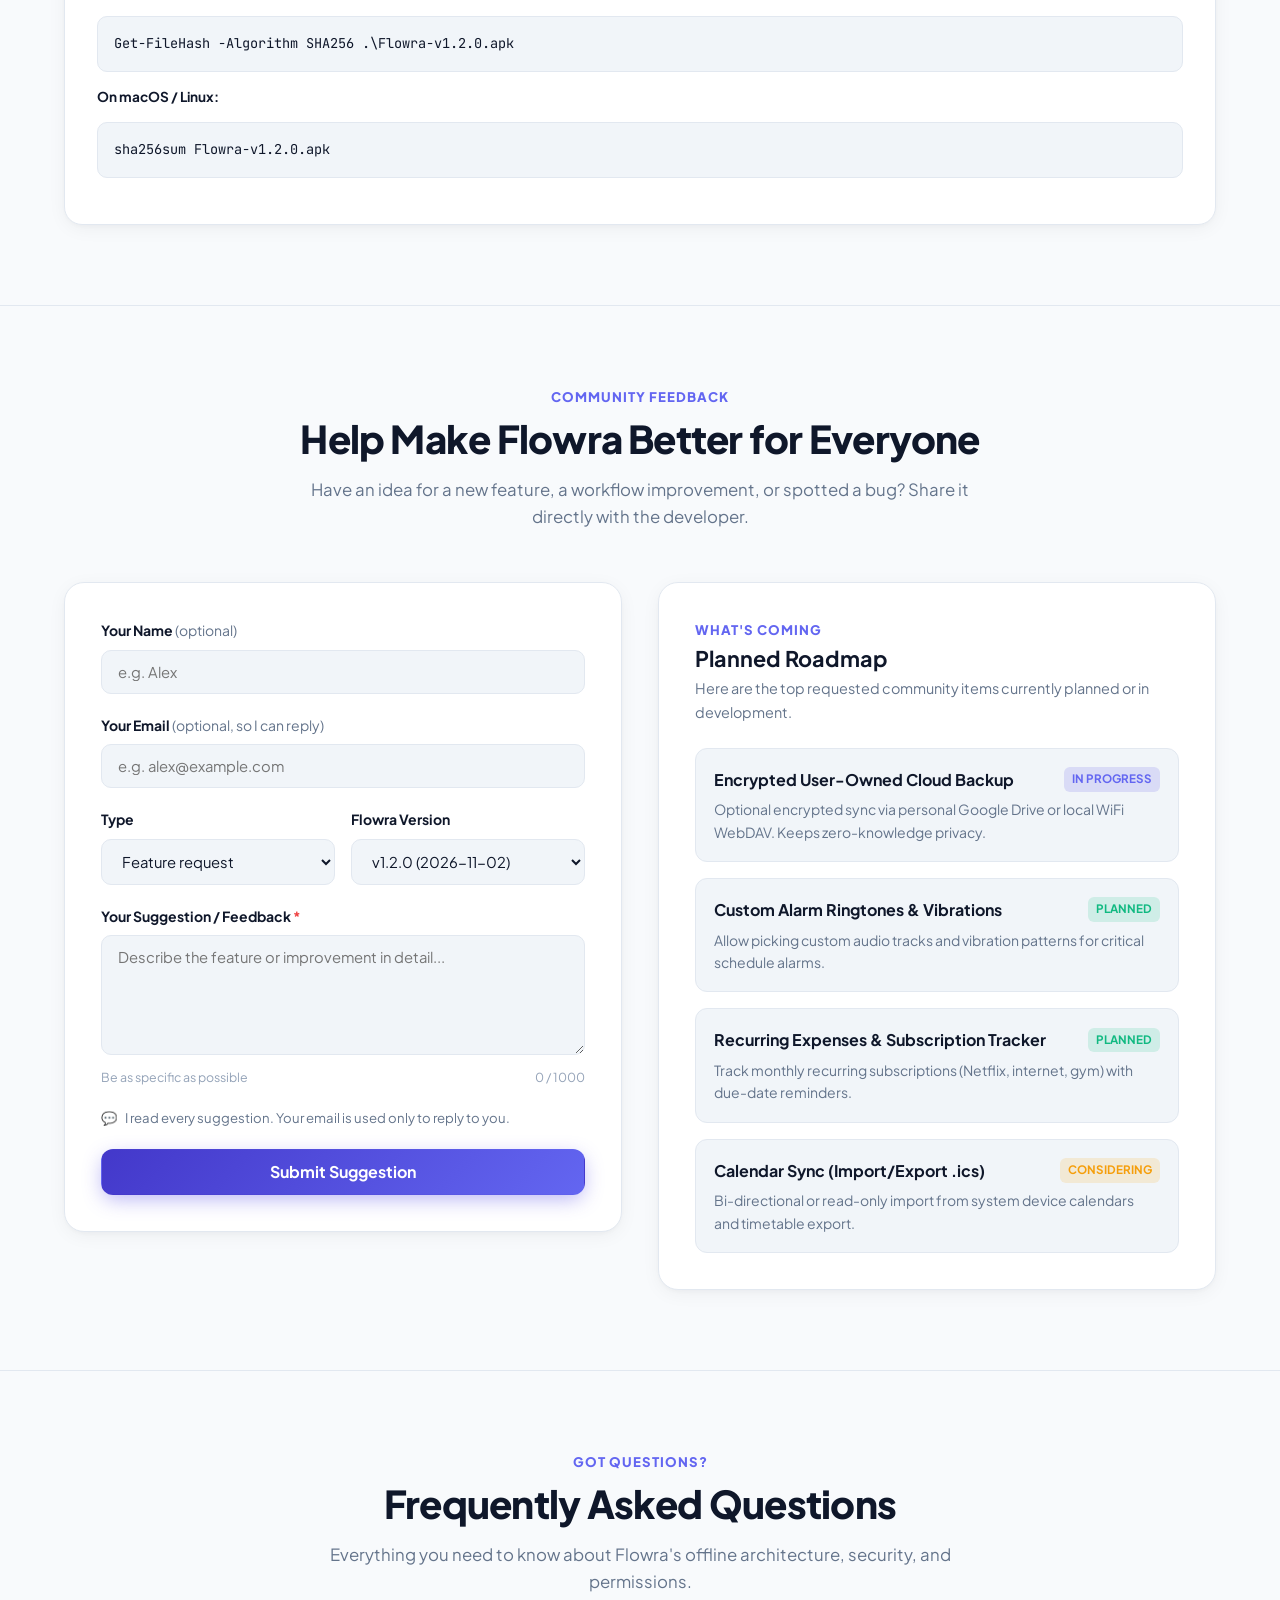
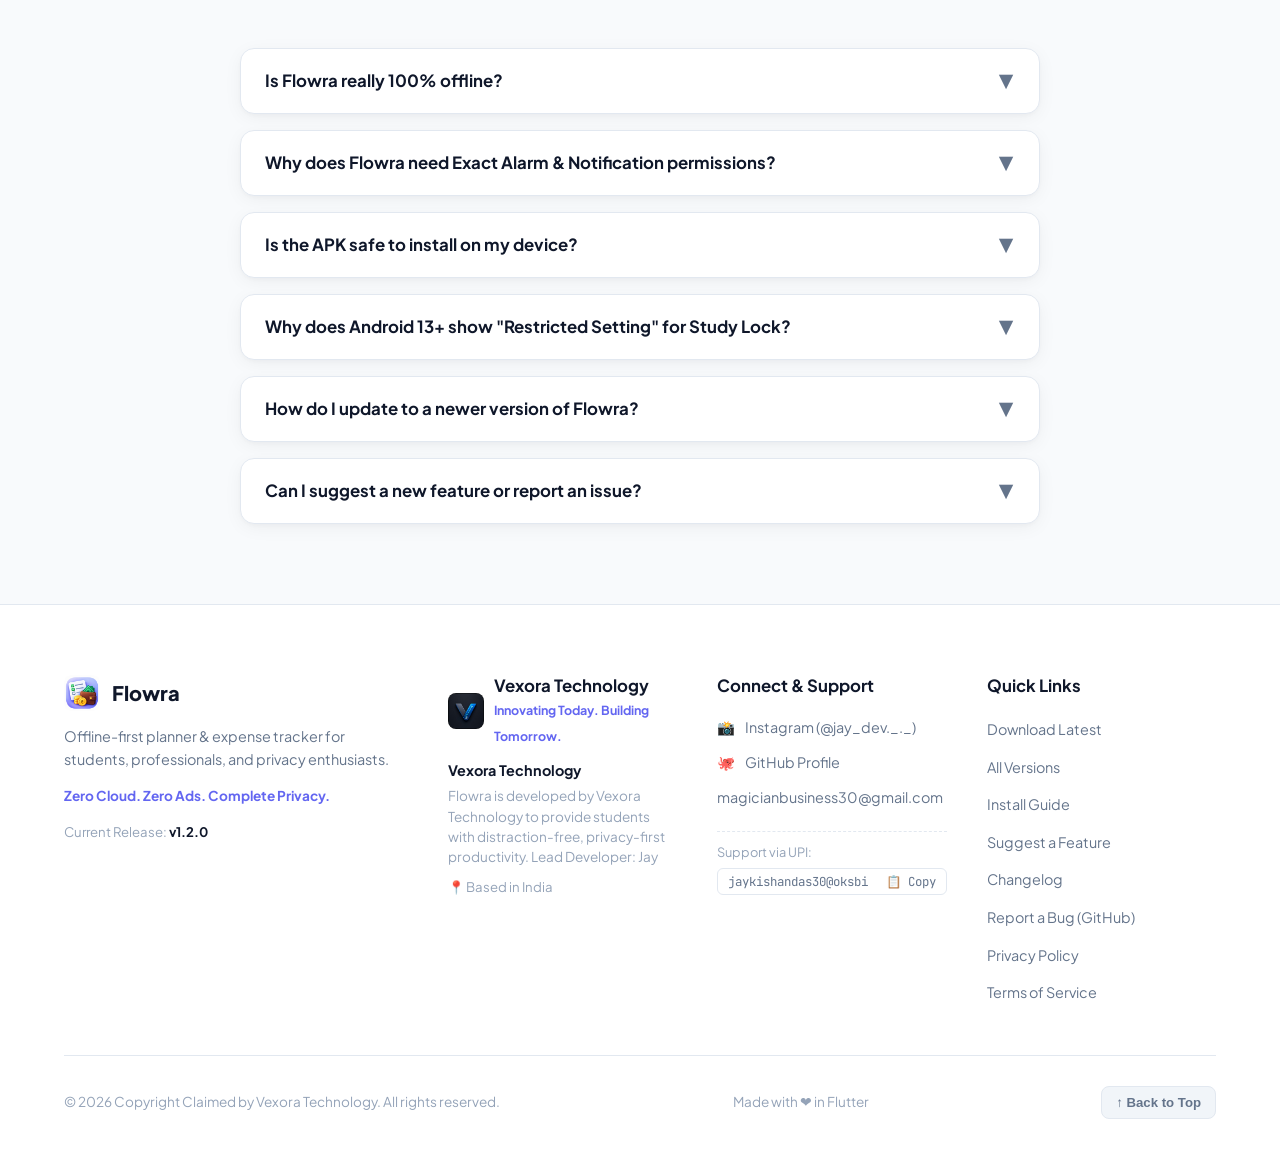
==== commit 4b070418: "build(release): compile latest APK and update website download assets - Built release APK with all v" ====
--- a/website/index.html
+++ b/website/index.html
@@ -117,7 +117,7 @@
               <strong id="heroVersionLabel">Download v1.2.0 (APK)</strong>
             </span>
             <span class="btn-sub-label">
-              <span id="heroSizeLabel">62.0 MB</span> • <span id="heroDateLabel">Direct Download • Android 6.0+</span>
+              <span id="heroSizeLabel">62.5 MB</span> • <span id="heroDateLabel">Direct Download • Android 6.0+</span>
             </span>
           </a>
           <a href="#versions" class="btn btn-outline">
